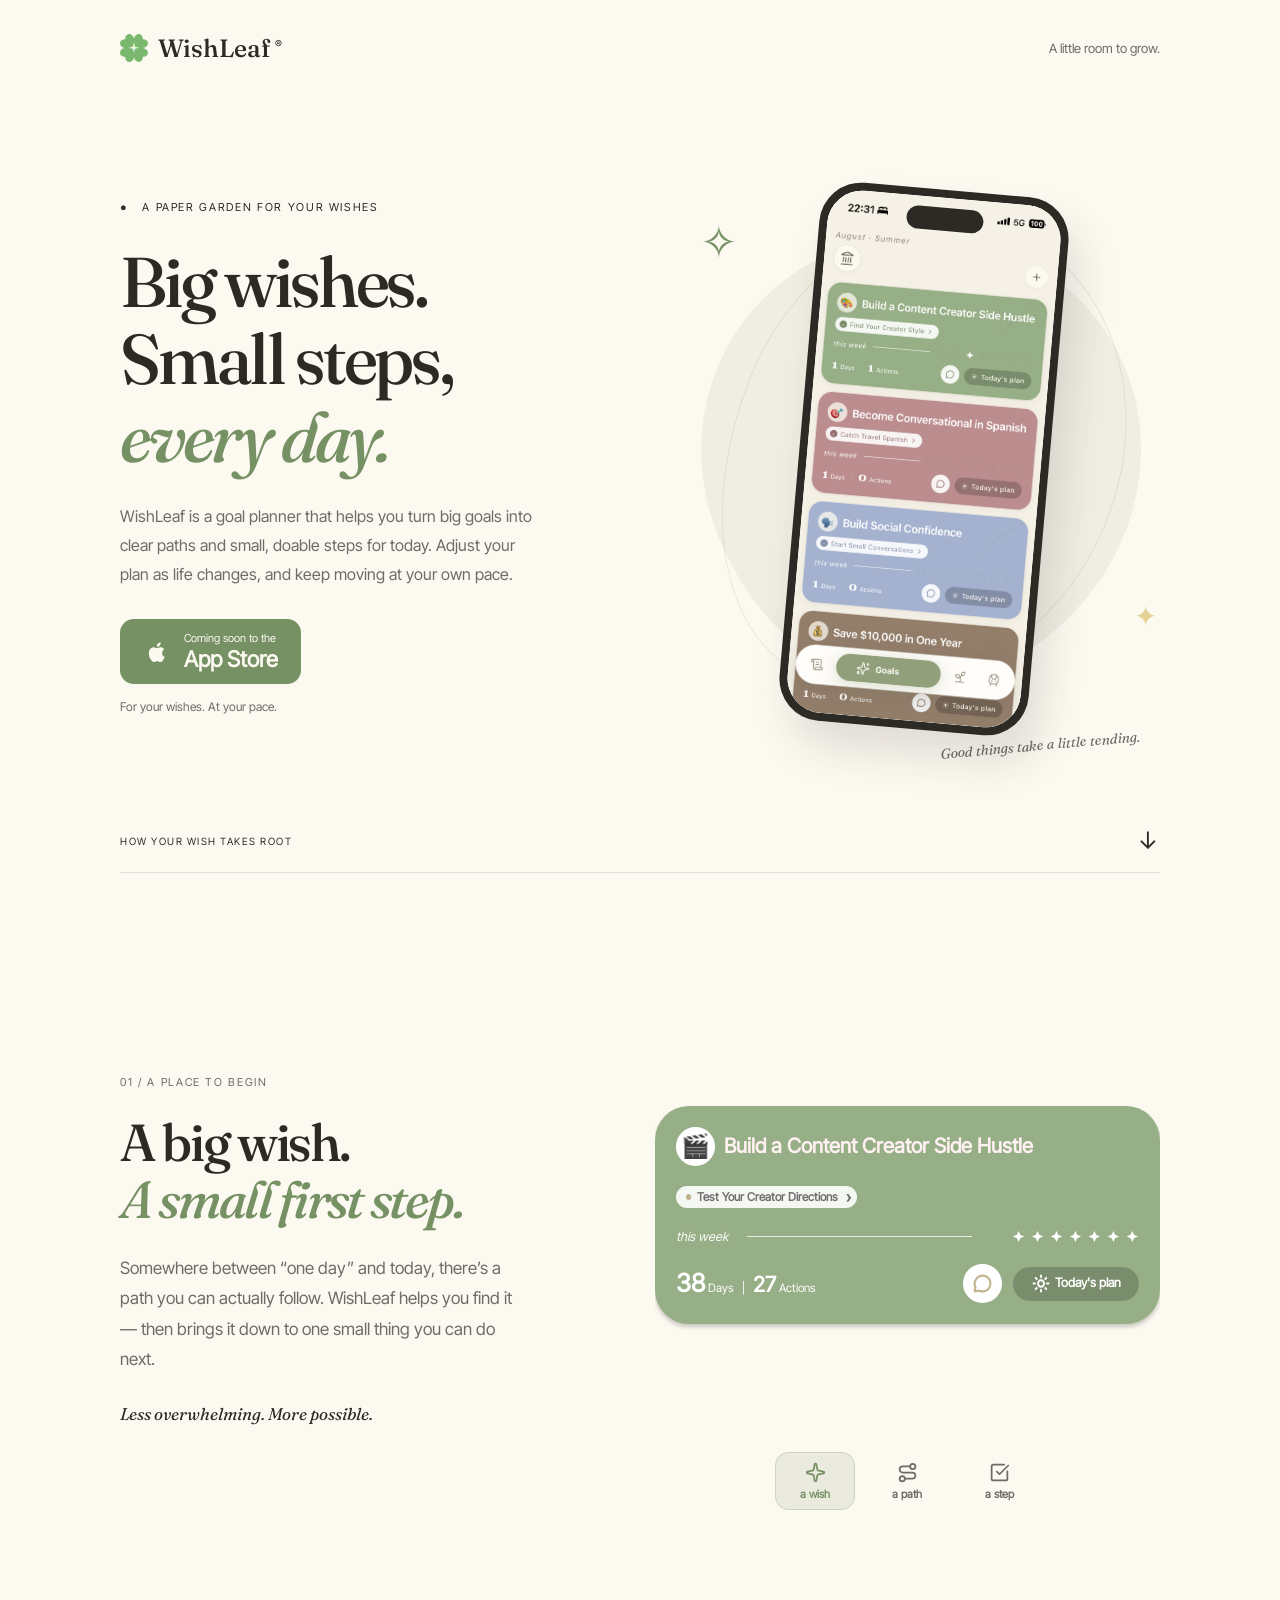
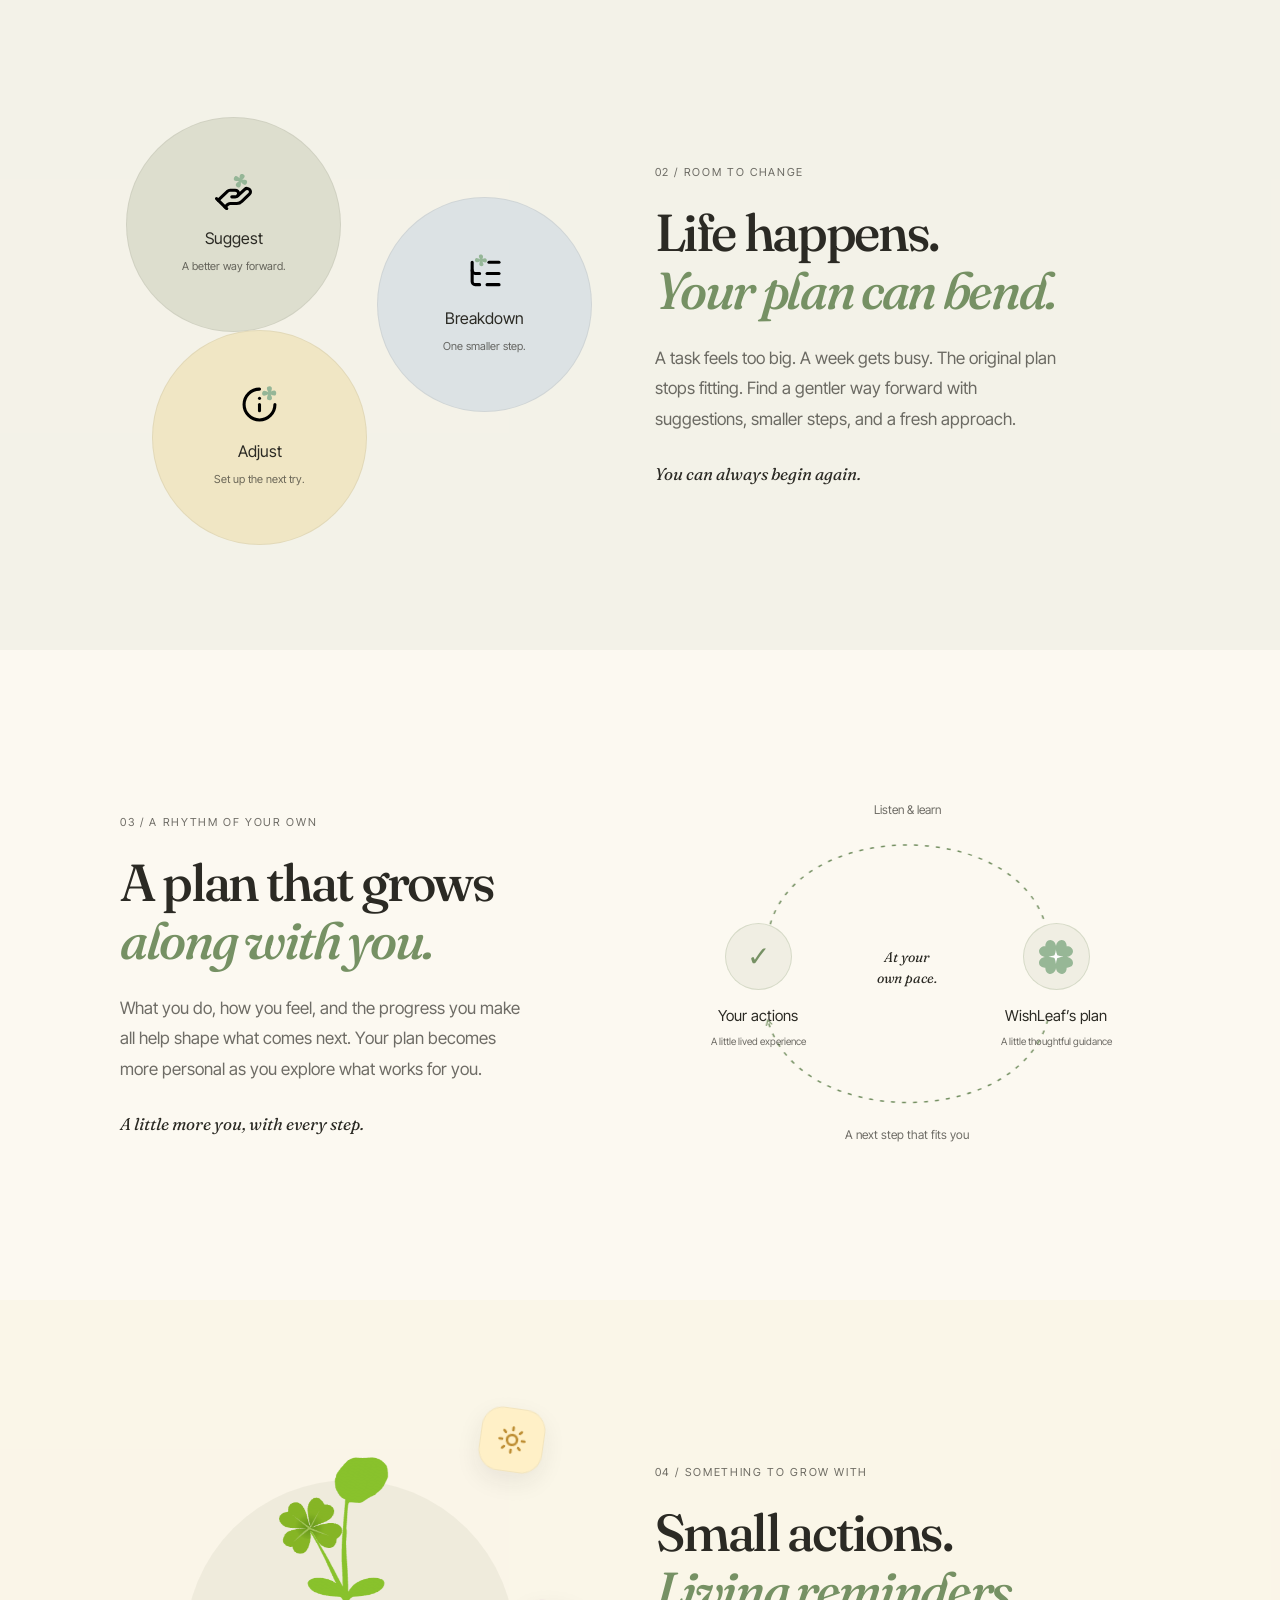
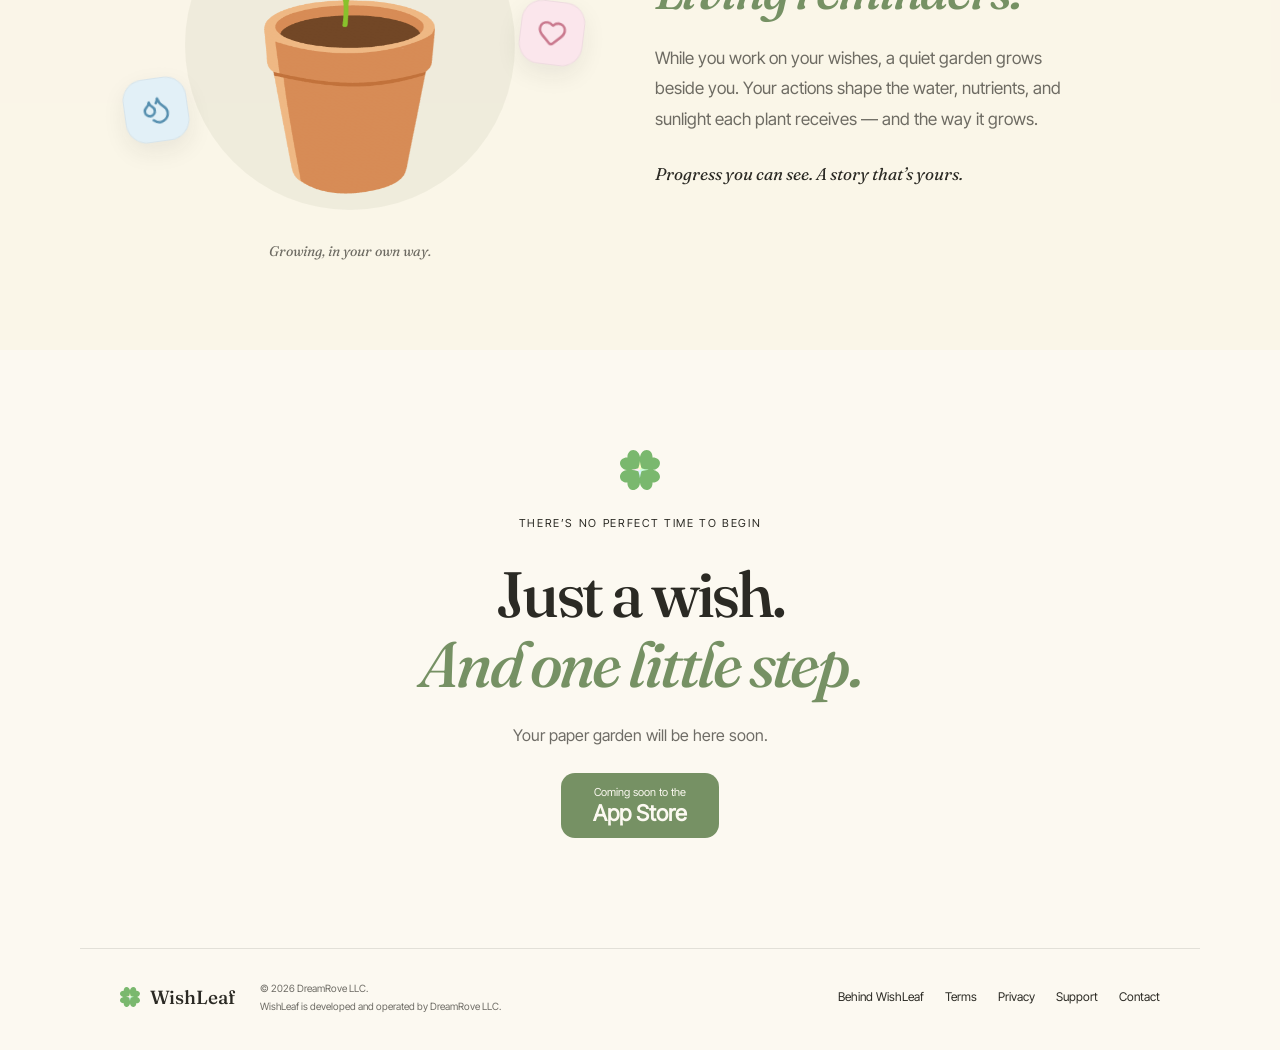
==== index.html @ 1b0e6b50 "Update hero section text for clarity and engagement" ====
<!doctype html>
<html lang="en"><head><meta charset="utf-8"><meta name="viewport" content="width=device-width,initial-scale=1"><meta name="theme-color" content="#FCF9F1"><meta name="description" content="Turn your wishes into small daily steps. Grow at your own pace with WishLeaf."><title>WishLeaf — A little closer, every day.</title><link rel="icon" href="./images/icon.svg" type="image/svg+xml"><link rel="stylesheet" href="./styles.css"><script src="./script.js" defer></script></head>
<body><a class="skip" href="#main">Skip to content</a>
<header class="container"><a class="brand" href="./"><img src="./images/icon.svg" alt="" width="28" height="28">WishLeaf<sup>®</sup></a><span>A little room to grow.</span></header>
<main id="main">
<section class="hero container"><div class="hero-copy"><p class="eyebrow">● &nbsp; A PAPER GARDEN FOR YOUR WISHES</p><h1>Big wishes.<br>Small steps,<br><em>every day.</em></h1><p class="description">WishLeaf is a goal planner that helps you turn big goals into clear paths and small, doable steps for today. Adjust your plan as life changes, and keep moving at your own pace.</p><div class="store"><span class="apple" aria-hidden="true">●</span><span><small>Coming soon to the</small><strong>App Store</strong></span></div><p class="availability">For your wishes. At your pace.</p></div><div class="hero-art"><div class="orbit"></div><div class="orbit outline"></div><span class="spark one">✧</span><span class="spark two">✦</span><div class="phone"><div class="screen"><img src="./images/tab1.png" alt="WishLeaf app home screen, first tab" fetchpriority="high"><img class="alternate" src="./images/tab2.png" alt="WishLeaf app home screen, second tab"><i class="island"></i></div></div><span class="hand-note">Good things take a little tending.</span></div><a class="scroll-hint" href="#wish">HOW YOUR WISH TAKES ROOT <span>↓</span></a></section>
<section class="chapter container" id="wish"><div class="copy"><p class="eyebrow">01 / A PLACE TO BEGIN</p><h2>A big wish.<br><em>A small first step.</em></h2><p>Somewhere between “one day” and today, there’s a path you can actually follow. WishLeaf helps you find it — then brings it down to one small thing you can do next.</p><aside>Less overwhelming. More possible.</aside></div><div class="visual begin-visual" role="region" aria-roledescription="carousel" aria-label="WishLeaf goal flow">
  <div class="begin-slide begin-goal-slide active" aria-hidden="false">
    <div class="begin-goal-card">
      <div class="begin-goal-heading"><span class="begin-goal-icon" aria-hidden="true">🎬</span><strong>Build a Content Creator Side Hustle</strong></div>
      <div class="begin-goal-tag"><i aria-hidden="true"></i><span>Test Your Creator Directions</span><b aria-hidden="true">›</b></div>
      <div class="begin-goal-progress"><em>this week</em><i></i><img src="./images/goal-card-stars.svg" alt=""></div>
      <div class="begin-goal-footer"><span class="begin-goal-metrics"><b>38</b> Days <span>|</span> <b>27</b> Actions</span><div class="begin-goal-actions"><span class="begin-comment"><img src="./images/goal-card-message.svg" alt=""></span><span class="begin-plan"><img src="./images/goal-card-sun.svg" alt="">Today's plan</span></div></div>
    </div>
  </div>
  <div class="begin-slide begin-route-slide" aria-hidden="true">
    <div class="begin-map">
      <img class="begin-map-path" src="./images/goal-map-path.svg" alt="">
      <img class="begin-map-node trophy" src="./images/goal-map-trophy.svg" alt="">
      <span class="begin-map-label trophy-label">Earn Your First $100</span>
      <img class="begin-map-node milestone-one" src="./images/goal-map-milestone.svg" alt="">
      <span class="begin-map-label milestone-one-label">Build Your Posting Rhythm</span>
      <img class="begin-map-node milestone-two" src="./images/goal-map-mid.svg" alt="">
      <span class="begin-map-label milestone-two-label">Find What Connects</span>
      <img class="begin-map-node milestone-three" src="./images/goal-map-current.svg" alt="">
      <span class="begin-map-label milestone-three-label">Test Your Creator Directions</span>
      <i class="begin-map-end" aria-hidden="true"></i>
    </div>
  </div>
  <div class="begin-slide begin-difficulty-slide" aria-hidden="true">
    <div class="begin-difficulty-demo">
      <p class="begin-demo-copy">Choose what feels doable today.</p>
      <div class="begin-difficulty-stack">
        <div class="begin-difficulty-card easy"><span class="begin-difficulty-pill"><span aria-hidden="true">🌱</span>Easy</span><strong class="begin-difficulty-task">Save one creator idea you like</strong><span class="begin-spark first" aria-hidden="true"></span><span class="begin-spark second" aria-hidden="true"></span></div>
        <div class="begin-difficulty-card moderate"><span class="begin-difficulty-pill"><span aria-hidden="true">🌿</span>moderate</span><strong class="begin-difficulty-task">Draft one 30-second video concept</strong></div>
        <div class="begin-difficulty-card challenge"><span class="begin-difficulty-pill"><span aria-hidden="true">🌳</span>Challenge</span><strong class="begin-difficulty-task">Record one rough 30-second video</strong></div>
      </div>
      <div class="begin-task-item"><span class="begin-task-icon" aria-hidden="true">🎬</span><span class="begin-task-copy"><strong>Save one creator idea you like</strong><small>✓ Added to Today</small></span></div>
    </div>
  </div>
  <div class="begin-slide-indicator" aria-label="Choose a slide"><button type="button" aria-label="Show goal card" aria-current="true"><span class="begin-nav-icon sparkle" aria-hidden="true"></span><span>a wish</span></button><button type="button" aria-label="Show route map" aria-current="false"><span class="begin-nav-icon route" aria-hidden="true"></span><span>a path</span></button><button type="button" aria-label="Show difficulty choices" aria-current="false"><span class="begin-nav-icon step" aria-hidden="true"></span><span>a step</span></button></div>
</div></section>
<div class="sage-section"><section class="chapter reverse container"><div class="copy"><p class="eyebrow">02 / ROOM TO CHANGE</p><h2>Life happens.<br><em>Your plan can bend.</em></h2><p>A task feels too big. A week gets busy. The original plan stops fitting. Find a gentler way forward with suggestions, smaller steps, and a fresh approach.</p><aside>You can always begin again.</aside></div><div class="visual bubbles" role="img" aria-label="Suggest a better way, break work into a smaller step, and adjust for the next try"><div class="bubble guidance"><img src="./images/wishleaf_icon_suggestion.svg" alt=""><strong>Suggest</strong><small>A better way forward.</small></div><div class="bubble smaller"><img src="./images/wishleaf_icon_decompose.svg" alt=""><strong>Breakdown</strong><small>One smaller step.</small></div><div class="bubble fresh"><img src="./images/wishleaf_icon_failure_adjustment.svg" alt=""><strong>Adjust</strong><small>Set up the next try.</small></div></div></section></div>
<section class="chapter container"><div class="copy"><p class="eyebrow">03 / A RHYTHM OF YOUR OWN</p><h2>A plan that grows<br><em>along with you.</em></h2><p>What you do, how you feel, and the progress you make all help shape what comes next. Your plan becomes more personal as you explore what works for you.</p><aside>A little more you, with every step.</aside></div><div class="visual loop" role="img" aria-label="Your actions provide feedback to WishLeaf, helping its next suggestions fit you better"><svg viewBox="0 0 500 400" aria-hidden="true"><defs><marker id="arrow" viewBox="0 0 10 10" refX="8" refY="5" markerWidth="5" markerHeight="5" orient="auto"><path d="M1 1 8 5 1 9" fill="none" stroke="#769164" stroke-width="1.5"/></marker></defs><path class="loop-path" d="M110 160 C130 40 370 40 390 160"/><path class="loop-path return" d="M390 245 C360 355 140 355 110 245"/></svg><span class="loop-label top">Listen & learn</span><span class="loop-label bottom">A next step that fits you</span><div class="node actions"><span>✓</span><strong>Your actions</strong><small>A little lived experience</small></div><div class="node plan"><span><img src="./images/wishleaf_icon_with_star.svg" alt=""></span><strong>WishLeaf’s plan</strong><small>A little thoughtful guidance</small></div><span class="loop-center">At your<br>own pace.</span></div></section>
<div class="gold-section"><section class="chapter reverse container"><div class="copy"><p class="eyebrow">04 / SOMETHING TO GROW WITH</p><h2>Small actions.<br><em>Living reminders.</em></h2><p>While you work on your wishes, a quiet garden grows beside you. Your actions shape the water, nutrients, and sunlight each plant receives — and the way it grows.</p><aside>Progress you can see. A story that’s yours.</aside></div><div class="visual plant-visual"><div class="plant-halo"></div><span class="plant-symbol sun-symbol" aria-hidden="true"><i></i></span><span class="plant-symbol droplets-symbol" aria-hidden="true"><i></i></span><span class="plant-symbol heart-symbol" aria-hidden="true"><i></i></span><img class="plant" src="./images/demo_plant.png" alt="A WishLeaf plant with sunlight, water, and care around it" loading="lazy"><span class="caption">Growing, in your own way.</span></div></section></div>
<section class="closing container"><img src="./images/icon.svg" alt="" width="40" height="40"><p class="eyebrow">THERE’S NO PERFECT TIME TO BEGIN</p><h2>Just a wish.<br><em>And one little step.</em></h2><p>Your paper garden will be here soon.</p><div class="store"><span><small>Coming soon to the</small><strong>App Store</strong></span></div></section>
</main><footer class="container"><a class="brand" href="./"><img src="./images/icon.svg" alt="" width="20" height="20">WishLeaf</a><span>© 2026 DreamRove LLC.<br>WishLeaf is developed and operated by DreamRove LLC.</span><nav aria-label="Site navigation"><a href="./behind-wishleaf/index.html">Behind WishLeaf</a><a href="./terms/">Terms</a><a href="./privacy/">Privacy</a><a href="./support/">Support</a><a href="mailto:support@wishleaf.app">Contact</a></nav></footer></body></html>
---- styles.css ----
@font-face{font-family:Fraunces;src:url('./font/web/Fraunces-latin.woff2') format('woff2');font-weight:100 900;font-display:swap}@font-face{font-family:Fraunces;src:url('./font/web/Fraunces-italic-latin.woff2') format('woff2');font-weight:100 900;font-style:italic;font-display:swap}@font-face{font-family:Inter;src:url('./font/web/InterTight-regular-latin.woff2') format('woff2');font-display:swap}
:root{--paper:#FCF9F1;--leaf:#769164;--ink:#2B2A24;--sage:#B7BCA3;--blue:#B5C5D4;--clay:#C0A99B;--gold:#E4D296;--muted:rgb(43 42 36 / 68%)}*{box-sizing:border-box}html{scroll-behavior:smooth;scroll-padding-top:24px}body{margin:0;background:var(--paper);color:var(--ink);font:16px/1.7 Inter,'PingFang SC',sans-serif}a{color:inherit;text-decoration:none}img{max-width:100%;display:block}h1,h2,p{margin:0}h1,h2{font-family:Fraunces,Georgia,serif;font-weight:500;letter-spacing:-.045em;line-height:1.1}h1{font-size:clamp(52px,5.5vw,76px)}h2{font-size:clamp(36px,4.2vw,52px)}em{font-weight:500;color:var(--leaf)}.container{max-width:1120px;margin-inline:auto;padding-inline:40px}header{height:96px;display:flex;align-items:center;justify-content:space-between}.brand{display:flex;align-items:center;gap:10px;font:500 25px Fraunces,serif}.brand sup{font:11px Inter,sans-serif;align-self:flex-start;margin:4px 0 0 -5px}header>span{font-size:13px;color:var(--muted)}.hero{min-height:calc(100svh - 96px);display:grid;grid-template-columns:1.12fr 1fr;align-items:center;gap:40px;position:relative;padding-top:36px;padding-bottom:115px}.eyebrow{font-size:11px;letter-spacing:.15em;line-height:1.6;margin-bottom:26px}.description{margin:27px 0 28px;font-size:16px;color:var(--muted);line-height:1.8;max-width:420px}.store{display:inline-flex;align-items:center;gap:13px;background:var(--leaf);color:var(--paper);border-radius:14px;padding:12px 23px;min-height:62px;text-align:left}.store small{display:block;font-size:11px;line-height:1.4}.store strong{display:block;font-size:22px;line-height:1.2;font-weight:600}.apple{font-size:28px}.availability{font-size:12px;color:var(--muted);margin-top:13px}.hero-art{position:relative;min-height:565px;display:flex;align-items:center;justify-content:center}.orbit{position:absolute;border-radius:48% 52% 58% 42% / 48% 48% 52% 52%;width:440px;height:450px;max-width:110%;background:rgb(183 188 163 / 19%);transform:rotate(-18deg)}.outline{width:385px;height:490px;background:none;border:1px solid rgb(118 145 100 / 15%);transform:rotate(22deg)}.phone{position:relative;width:250px;height:540px;border-radius:42px;background:var(--ink);padding:8px;box-shadow:14px 26px 40px rgb(43 42 36 / 13%);transform:rotate(5deg);animation:drift 8s ease-in-out infinite}.screen{height:100%;overflow:hidden;border-radius:35px;position:relative;background:var(--paper)}.screen>img{position:absolute;inset:0;width:100%;height:100%;object-fit:cover;object-position:top}.alternate{animation:screens 12s ease-in-out infinite}.island{position:absolute;top:10px;left:50%;transform:translateX(-50%);width:77px;height:23px;background:var(--ink);border-radius:20px}.floating-note{position:absolute;left:-12px;bottom:93px;display:flex;align-items:center;gap:13px;padding:15px 20px;border:1px solid rgb(43 42 36 / 9%);border-radius:14px;background:var(--paper);font-size:13px;transform:rotate(-5deg)}.floating-note small{display:block;font-size:11px;color:var(--muted)}.floating-note b{background:rgb(118 145 100 / 15%);color:var(--leaf);width:30px;height:30px;border-radius:50%;display:grid;place-items:center}.hand-note{position:absolute;bottom:-13px;right:20px;font:italic 14px Fraunces,serif;color:var(--muted);transform:rotate(-5deg)}.spark{position:absolute;color:var(--leaf);font-size:45px}.one{top:28px;left:12px}.two{bottom:100px;right:3px;font-size:28px;color:var(--gold)}.scroll-hint{position:absolute;bottom:27px;left:40px;right:40px;display:flex;justify-content:space-between;align-items:center;border-bottom:1px solid rgb(43 42 36 / 12%);padding-bottom:19px;font-size:10px;letter-spacing:.15em}.scroll-hint span{font-size:24px;line-height:1}.chapter{min-height:650px;display:grid;grid-template-columns:1fr 1.1fr;gap:75px;align-items:center;padding-block:90px}.copy{max-width:410px}.copy .eyebrow{margin-bottom:23px;color:var(--muted)}.copy>p:not(.eyebrow){margin-top:24px;font-size:17px;line-height:1.8;color:var(--muted)}aside{display:block;margin-top:26px;font:italic 17px/1.5 Fraunces,serif}.reverse .copy{grid-column:2;grid-row:1}.reverse .visual{grid-column:1;grid-row:1}.sage-section{background:rgb(183 188 163 / 12%)}.gold-section{background:rgb(228 210 150 / 10%)}.visual{position:relative;height:440px;min-width:0}.path-line{position:absolute;top:65px;left:38%;height:280px;border-left:2px dashed rgb(118 145 100 / 35%);transform:rotate(-31deg)}.step-card{position:absolute;width:280px;padding:21px 23px;border:1px solid rgb(43 42 36 / 12%);border-radius:18px;background:var(--paper)}.first{top:5px;left:0;transform:rotate(-5deg);background:color-mix(in srgb,var(--sage) 22%,var(--paper))}.second{top:137px;left:16%;transform:rotate(3deg);background:color-mix(in srgb,var(--blue) 22%,var(--paper))}.third{top:269px;right:0;transform:rotate(-3deg)}.step-card label{display:flex;align-items:center;justify-content:space-between;font-size:9px;letter-spacing:.15em;margin-bottom:11px}.step-card label>span{font-size:22px;line-height:16px}.step-card label img{width:20px;height:20px}.step-card strong{font-size:16px;font-weight:500}.step-card small{display:block;font-size:12px;color:var(--muted);margin-top:6px}.progress{display:flex;gap:6px;margin-top:15px}.progress i{height:5px;flex:1;border-radius:4px;background:rgb(43 42 36 / 9%)}.progress i:first-child{background:var(--leaf)}.check{color:var(--leaf);margin-right:6px}.caption{position:absolute;bottom:0;left:0;right:0;text-align:center;font:italic 14px Fraunces,serif;color:var(--muted)}.bubble{position:absolute;border:1px solid rgb(43 42 36 / 7%);border-radius:50%;width:215px;height:215px;display:flex;flex-direction:column;align-items:center;justify-content:center;text-align:center}.bubble img{width:37px;height:37px;margin-bottom:15px}.bubble strong{font-size:16px;font-weight:500}.bubble small{font-size:11px;margin-top:5px;color:var(--muted)}.guidance{top:12px;left:6px;background:color-mix(in srgb,var(--sage) 45%,var(--paper));z-index:2}.smaller{top:92px;right:-12px;background:color-mix(in srgb,var(--blue) 45%,var(--paper));z-index:1}.fresh{bottom:0;left:32px;background:color-mix(in srgb,var(--gold) 50%,var(--paper));z-index:3}.loop{height:400px}.loop>svg{width:100%;height:100%;overflow:visible}.loop-path{fill:none;stroke:var(--leaf);stroke-width:1.5;stroke-dasharray:4 7;marker-end:url(#arrow)}.node{position:absolute;top:37%;width:41%;display:flex;align-items:center;flex-direction:column;text-align:center}.actions{left:0}.plan{right:0}.node>span{display:grid;place-items:center;width:67px;height:67px;border-radius:50%;border:1px solid rgb(118 145 100 / 22%);background:color-mix(in srgb,var(--sage) 18%,var(--paper));font-size:28px;color:var(--leaf);margin-bottom:13px}.node img{width:34px}.node strong{font-size:15px;font-weight:500}.node small{font-size:10px;color:var(--muted);margin-top:4px}.loop-label{position:absolute;left:0;right:0;text-align:center;font-size:12px;color:var(--muted)}.top{top:25px}.bottom{bottom:30px}.loop-center{position:absolute;left:40%;width:20%;top:43%;text-align:center;font:italic 14px/1.5 Fraunces,serif}.plant-visual{display:flex;align-items:center;justify-content:center;height:470px}.plant-halo{width:330px;height:330px;border-radius:50%;background:rgb(183 188 163 / 16%);position:absolute;bottom:50px}.plant{position:relative;height:355px;width:237px;object-fit:contain;transform-origin:50% 90%;z-index:1}.sun{position:absolute;top:12px;right:38px;font-size:65px;color:var(--leaf)}.plant-spark{position:absolute;top:96px;left:34px;font-size:36px;color:var(--leaf)}.plant-tag{position:absolute;border:1px solid rgb(43 42 36 / 9%);border-radius:999px;padding:9px 17px;font-size:12px;background:var(--paper);z-index:2}.water{left:0;bottom:120px;transform:rotate(-7deg)}.sunlight{right:-5px;top:142px;transform:rotate(8deg)}.closing{text-align:center;padding-block:100px 110px}.closing>img{margin:0 auto 25px}.closing h2{font-size:clamp(42px,5vw,64px)}.closing>p:not(.eyebrow){margin:23px 0;color:var(--muted)}.closing .store{text-align:center;padding-inline:32px}footer{border-top:1px solid rgb(43 42 36 / 12%);padding-block:30px 35px;display:flex;gap:25px;align-items:center}footer .brand{font-size:19px}footer>span{font-size:10px;color:var(--muted);line-height:1.8}footer nav{margin-left:auto;display:flex;gap:21px;font-size:12px}a:hover{color:var(--leaf)}a:focus-visible{outline:2px solid var(--leaf);outline-offset:5px}.skip{position:absolute;top:-80px;left:20px;padding:10px;background:var(--paper);z-index:10}.skip:focus{top:15px}
@keyframes drift{0%,100%{transform:translateY(0) rotate(5deg)}50%{transform:translateY(-6px) rotate(4deg)}}@keyframes screens{0%,40%,100%{opacity:0}48%,90%{opacity:1}}@keyframes arrive{from{opacity:0;translate:0 22px}to{opacity:1;translate:0 0}}@keyframes bubble-in{from{opacity:0;scale:.84;translate:0 16px}to{opacity:1;scale:1;translate:0 0}}@keyframes grow{from{opacity:0;transform:scale(.86) translateY(12px)}to{opacity:1;transform:scale(1) translateY(0)}}@keyframes lines{from{opacity:0;stroke-dashoffset:90}to{opacity:1;stroke-dashoffset:0}}
@media(prefers-reduced-motion:no-preference){.motion-ready .chapter:not(.visible) .visual{opacity:0}.visible .step-card{animation:arrive .65s both}.visible .second{animation-delay:.25s}.visible .third{animation-delay:.5s}.visible .bubble{animation:bubble-in .85s both}.visible .smaller{animation-delay:.2s}.visible .fresh{animation-delay:.4s}.visible .node{animation:arrive .6s both}.visible .loop-path{animation:lines 1.8s .25s both}.visible .return{animation-delay:.8s}.visible .plant{animation:grow 1.6s both}.visible .plant-tag{animation:arrive .8s .5s both}}
@media(min-width:1440px){.hero{min-height:800px}}@media(max-width:1023px){.container{padding-inline:32px}.hero{gap:15px;min-height:730px}.hero-art{transform:scale(.9)}h1{font-size:59px}.chapter{gap:35px;padding-block:80px;min-height:600px}.step-card{width:245px}.bubble{width:185px;height:185px}.smaller{right:0;top:115px}.fresh{left:12px;bottom:20px}.bubble small{font-size:10px}.node small{max-width:100px}.scroll-hint{left:32px;right:32px}}
@media(max-width:639px){.container{padding-inline:20px}header{height:78px}header>span{font-size:11px}.brand{font-size:23px}.hero{display:flex;flex-direction:column;align-items:stretch;gap:28px;padding-top:35px;padding-bottom:85px;min-height:auto}.hero h1{font-size:clamp(46px,12vw,65px)}.hero .eyebrow{font-size:9px;letter-spacing:.12em;margin-bottom:21px}.description{font-size:15px;max-width:370px;margin-block:23px}.hero-art{min-height:490px;transform:none;margin-top:12px}.phone{width:216px;height:468px;border-radius:36px;padding:7px}.screen{border-radius:30px}.orbit{width:315px;height:355px;max-width:100%}.outline{width:290px;height:400px}.floating-note{left:0;bottom:58px;font-size:12px;padding:12px 14px}.hand-note{right:8px;bottom:-17px;font-size:12px}.one{left:15px;top:18px}.two{right:10px;bottom:62px}.scroll-hint{left:20px;right:20px;bottom:5px;font-size:9px}.chapter{display:flex;flex-direction:column;align-items:stretch;gap:38px;padding-block:66px;min-height:0}.copy{max-width:100%}.copy h2{font-size:39px}.copy>p:not(.eyebrow){font-size:16px;margin-top:20px}.copy .eyebrow{font-size:10px;margin-bottom:20px}aside{font-size:16px;margin-top:20px}.visual{width:100%;max-width:400px;align-self:center}.path-visual{height:410px}.step-card{width:250px;padding:18px 20px}.second{top:127px;left:10%}.third{top:253px}.bubbles{height:380px}.bubble{width:190px;height:190px}.smaller{top:91px;right:0}.fresh{bottom:0;left:16px}.guidance{left:0;top:0}.loop{height:330px}.loop-label.top{top:8px}.loop-label.bottom{bottom:8px}.node{top:33%}.node strong{font-size:13px}.loop-center{font-size:12px;top:40%}.node>span{width:58px;height:58px}.plant-visual{height:420px}.plant{height:320px}.plant-halo{width:280px;height:280px}.plant-tag{font-size:10px;padding:8px 11px}.sun{right:10px}.plant-spark{left:10px}.sunlight{right:0}.closing{padding-block:75px}.closing .eyebrow{font-size:9px}footer{flex-wrap:wrap;gap:20px}footer>span{font-size:9px;flex:1}footer nav{width:100%;margin:0;justify-content:space-between;padding-top:6px}.availability{font-size:11px}}
.apple{font-size:0;width:28px;height:32px;background:currentColor;mask:url('./images/apple-mark.svg') center/contain no-repeat}
@media(max-width:639px){.hero-art{overflow:clip;overflow-clip-margin:20px}.orbit{width:260px;height:300px}.outline{width:235px;height:350px}.hand-note{bottom:0}}
@media(prefers-reduced-motion:reduce){html{scroll-behavior:auto}*,*::before,*::after{animation:none!important;transition:none!important}.alternate{display:none}}


/* Three editable views play in the order of the WishLeaf flow. */
.begin-visual{height:520px;overflow:hidden;isolation:isolate;background:var(--paper)}
.begin-slide{position:absolute;inset:0 0 70px;display:flex;align-items:center;justify-content:center;opacity:0;visibility:hidden;pointer-events:none;transition:opacity .45s ease,visibility .45s}
.begin-slide.active{opacity:1;visibility:visible;pointer-events:auto}
.begin-goal-card{width:100%;aspect-ratio:1080/466;container-type:inline-size;display:flex;flex-direction:column;justify-content:space-between;padding:4.17%;border-radius:clamp(18px,3vw,34px);background:#97af86;color:#fff;box-shadow:0 3px 4px rgb(0 0 0 / 20%)}
.begin-goal-heading{display:flex;align-items:center;gap:2.08cqw;min-width:0;white-space:nowrap}.begin-goal-heading strong{font-size:4.38cqw;font-weight:700;line-height:1.1;color:#fff1f1}.begin-goal-icon{width:8.33cqw;height:8.33cqw;flex:none;display:grid;place-items:center;border-radius:50%;background:#fff;font-size:5cqw;line-height:1}
.begin-goal-tag{display:flex;align-items:center;gap:1.25cqw;align-self:flex-start;border-radius:999px;padding:.83cqw 1.25cqw .83cqw 2.08cqw;background:rgb(255 255 255 / 90%);color:#6f6f6f;font-size:2.5cqw;font-weight:600;line-height:1.25;white-space:nowrap}.begin-goal-tag i{width:1.25cqw;height:1.25cqw;flex:none;border-radius:50%;background:#c0b38d}.begin-goal-tag b{margin-left:.5cqw;font-size:3.5cqw;line-height:.7;color:#686d5e}
.begin-goal-progress{display:flex;align-items:center;justify-content:space-between;gap:4cqw;width:100%}.begin-goal-progress em{font:italic 2.7cqw Inter,sans-serif;color:#fafafa;white-space:nowrap}.begin-goal-progress i{height:1px;flex:1;background:rgb(255 255 255 / 78%)}.begin-goal-progress img{width:32.1cqw;height:2.92cqw;object-fit:contain}
.begin-goal-footer{display:flex;align-items:center;justify-content:space-between;gap:1cqw;font-size:2.5cqw;line-height:1;white-space:nowrap}.begin-goal-metrics{display:flex;align-items:baseline;gap:.7cqw}.begin-goal-metrics b{font-size:4.58cqw;line-height:1;font-weight:700}.begin-goal-metrics b:first-child{font-size:5.42cqw}.begin-goal-metrics>span{margin-inline:1cqw}.begin-goal-actions{display:flex;align-items:center;gap:2.5cqw}.begin-comment{display:grid;place-items:center;width:8.33cqw;height:8.33cqw;border-radius:50%;background:#fff}.begin-comment img{width:4cqw;height:4cqw}.begin-plan{display:flex;align-items:center;justify-content:center;gap:1cqw;min-width:27.2cqw;height:7.4cqw;border-radius:999px;background:#798c6b;color:#fff;font-size:2.7cqw;font-weight:600}.begin-plan img{width:4cqw;height:4cqw}
.begin-map{position:relative;height:100%;aspect-ratio:1033/1485;max-width:100%;container-type:inline-size}.begin-map-path{position:absolute;left:15%;top:8%;width:43%;height:88%}.begin-map-node{position:absolute;width:18%;height:auto}.begin-map-node.trophy{left:34%;top:0}.begin-map-node.milestone-one{left:8%;top:17.5%}.begin-map-node.milestone-two{left:47.5%;top:44.5%}.begin-map-node.milestone-three{left:5.5%;top:70.5%}.begin-map-label{position:absolute;color:#6f6f6f;font-size:3.9cqw;font-weight:600;line-height:1.25;white-space:nowrap}.begin-map-label.trophy-label{left:54%;top:5.5%}.begin-map-label.milestone-one-label{left:28%;top:22.5%}.begin-map-label.milestone-two-label{left:3%;top:49.5%}.begin-map-label.milestone-three-label{left:28%;top:76%}.begin-map-end{position:absolute;left:38%;top:93.3%;width:2.4%;aspect-ratio:1;border-radius:50%;background:#97bf9c;box-shadow:0 0 0 2px #fff,0 2px 3px rgb(43 42 36 / 20%)}
.begin-difficulty-demo{position:relative;width:100%;height:100%}
.begin-demo-copy{position:absolute;top:5px;left:0;right:0;text-align:center;font:italic 20px Fraunces,serif;color:var(--ink)}
.begin-difficulty-stack{position:absolute;top:49px;left:0;right:0;display:flex;flex-direction:column;gap:10px}
.begin-difficulty-card{position:relative;width:100%;min-height:112px;border:3px solid #fff;border-radius:25px;padding:11px 14px;box-shadow:0 6px 22px rgb(43 42 36 / 5%)}
.begin-difficulty-card.easy{background:#cee1c0}.begin-difficulty-card.moderate{background:#97af86}.begin-difficulty-card.challenge{background:#798c6b}
.begin-difficulty-pill{display:inline-flex;align-items:center;gap:12px;min-height:38px;border-radius:999px;background:#f0f2e9;padding:4px 18px;color:#111;font-size:17px;line-height:1.2;font-weight:700}
.begin-difficulty-pill>span{font-size:21px;font-weight:400}
.begin-difficulty-task{display:block;margin-top:9px;padding-left:4px;font-size:16px;font-weight:700;line-height:1.3;color:#2e2e2e}.begin-difficulty-card.moderate .begin-difficulty-task,.begin-difficulty-card.challenge .begin-difficulty-task{color:#fff}
.begin-spark{position:absolute;z-index:3;width:28px;height:28px;opacity:0;background:#c2a76b;mask:url('./images/lucide-sparkles.svg') center/contain no-repeat}.begin-spark.first{right:7%;top:-16px}.begin-spark.second{left:26%;bottom:-14px;width:19px;height:19px}
.begin-task-item{position:absolute;top:205px;left:0;right:0;min-height:70px;display:flex;align-items:center;gap:13px;padding:8px 16px;border-left:5px solid #97b183;border-radius:18px;background:#fefdf9;box-shadow:0 3px 7px rgb(43 42 36 / 16%);opacity:0;visibility:hidden;transform:translateY(18px) scale(.96)}.begin-task-icon{width:42px;height:42px;flex:none;display:grid;place-items:center;border-radius:50%;background:#97af86;font-size:22px}.begin-task-copy{min-width:0;display:flex;flex-direction:column;gap:3px;line-height:1.2}.begin-task-copy strong{font-size:16px;font-weight:600}.begin-task-copy small{font-size:12px;color:#6f8461;font-weight:600}
.begin-difficulty-slide.active .begin-difficulty-card.easy{animation:begin-easy-select .9s .65s both}
.begin-difficulty-slide.active .begin-difficulty-card.moderate,.begin-difficulty-slide.active .begin-difficulty-card.challenge{animation:begin-choice-exit .4s 1.55s forwards}
.begin-difficulty-slide.active .begin-spark.first{animation:begin-sparkle .7s 1s both}.begin-difficulty-slide.active .begin-spark.second{animation:begin-sparkle .7s 1.15s both}
.begin-difficulty-slide.active .begin-task-item{animation:begin-task-arrive .55s 2s forwards}
@keyframes begin-easy-select{0%{transform:scale(1)}30%{transform:scale(.94)}65%{transform:scale(1.045)}100%{transform:scale(1);box-shadow:0 8px 24px rgb(118 145 100 / 25%)}}
@keyframes begin-choice-exit{to{opacity:0;visibility:hidden;transform:translateY(10px)}}
@keyframes begin-sparkle{0%{opacity:0;transform:scale(.3) rotate(-25deg)}40%,70%{opacity:1;transform:scale(1.2) rotate(12deg)}100%{opacity:0;transform:scale(.8) rotate(25deg)}}
@keyframes begin-task-arrive{to{opacity:1;visibility:visible;transform:translateY(0) scale(1)}}
.begin-slide-indicator{position:absolute;bottom:0;left:0;right:0;display:flex;justify-content:center;gap:12px}
.begin-slide-indicator button{min-width:80px;height:58px;display:flex;flex-direction:column;align-items:center;justify-content:center;gap:4px;border:1px solid transparent;border-radius:14px;background:transparent;color:var(--muted);font:600 11px Inter,sans-serif;cursor:pointer;transition:background .2s ease,color .2s ease,transform .2s ease}
.begin-nav-icon{display:block;width:21px;height:21px;background:currentColor;mask-position:center;mask-size:contain;mask-repeat:no-repeat}.begin-nav-icon.sparkle{mask-image:url('./images/lucide-sparkle.svg')}.begin-nav-icon.route{mask-image:url('./images/lucide-route.svg')}.begin-nav-icon.step{mask-image:url('./images/lucide-square-check-big.svg')}
.begin-slide-indicator button:hover{background:rgb(118 145 100 / 10%);color:var(--leaf);transform:translateY(-2px)}
.begin-slide-indicator button[aria-current="true"]{background:rgb(118 145 100 / 13%);border-color:rgb(118 145 100 / 25%);color:var(--leaf)}
.begin-slide-indicator button:focus-visible{outline:2px solid var(--leaf);outline-offset:3px}
@media(max-width:639px){.begin-visual{height:490px;max-width:400px}.begin-demo-copy{font-size:18px}.begin-difficulty-card{min-height:94px;padding:9px 11px;border-radius:22px}.begin-difficulty-pill{font-size:14px;min-height:32px;padding-inline:14px}.begin-difficulty-pill>span{font-size:17px}.begin-difficulty-task{font-size:13px;margin-top:7px}.begin-task-item{top:190px;min-height:64px;padding:8px 12px;gap:10px}.begin-task-icon{width:38px;height:38px;font-size:20px}.begin-task-copy strong{font-size:14px}.begin-task-copy small{font-size:11px}}
@media(prefers-reduced-motion:reduce){.begin-slide,.begin-slide-indicator button{transition:none}.begin-difficulty-slide.active .begin-difficulty-card.easy,.begin-difficulty-slide.active .begin-difficulty-card.moderate,.begin-difficulty-slide.active .begin-difficulty-card.challenge,.begin-difficulty-slide.active .begin-spark,.begin-difficulty-slide.active .begin-task-item{animation:none}.begin-difficulty-slide.active .begin-difficulty-card.moderate,.begin-difficulty-slide.active .begin-difficulty-card.challenge{display:none}.begin-difficulty-slide.active .begin-task-item{opacity:1;visibility:visible;transform:none}}

/* Sunlight, water, and care around the plant. */
.plant-symbol{position:absolute;z-index:2;display:grid;place-items:center;width:64px;height:64px;border:1px solid rgb(43 42 36 / 6%);border-radius:21px;box-shadow:0 9px 24px rgb(43 42 36 / 8%)}
.plant-symbol i{display:block;width:30px;height:30px;background:currentColor;mask-position:center;mask-size:contain;mask-repeat:no-repeat}
.sun-symbol{top:18px;right:36px;color:#bd8d32;background:#fff0c7;transform:rotate(8deg)}.sun-symbol i{mask-image:url('./images/lucide-sun.svg')}
.droplets-symbol{left:4px;bottom:118px;color:#568faf;background:#e2f0f7;transform:rotate(-8deg)}.droplets-symbol i{mask-image:url('./images/lucide-droplets.svg')}
.heart-symbol{right:-4px;top:211px;color:#c9788d;background:#fbe6ec;transform:rotate(7deg)}.heart-symbol i{mask-image:url('./images/lucide-heart.svg')}
@media(prefers-reduced-motion:no-preference){.visible .plant-symbol{animation:arrive .8s .45s both}.visible .droplets-symbol{animation-delay:.65s}.visible .heart-symbol{animation-delay:.85s}}
@media(max-width:639px){.plant-symbol{width:53px;height:53px;border-radius:18px}.plant-symbol i{width:26px;height:26px}.sun-symbol{right:7px;top:17px}.droplets-symbol{left:0;bottom:113px}.heart-symbol{right:0;top:189px}}

@media(max-width:639px){footer nav{flex-wrap:wrap;gap:12px 18px}}
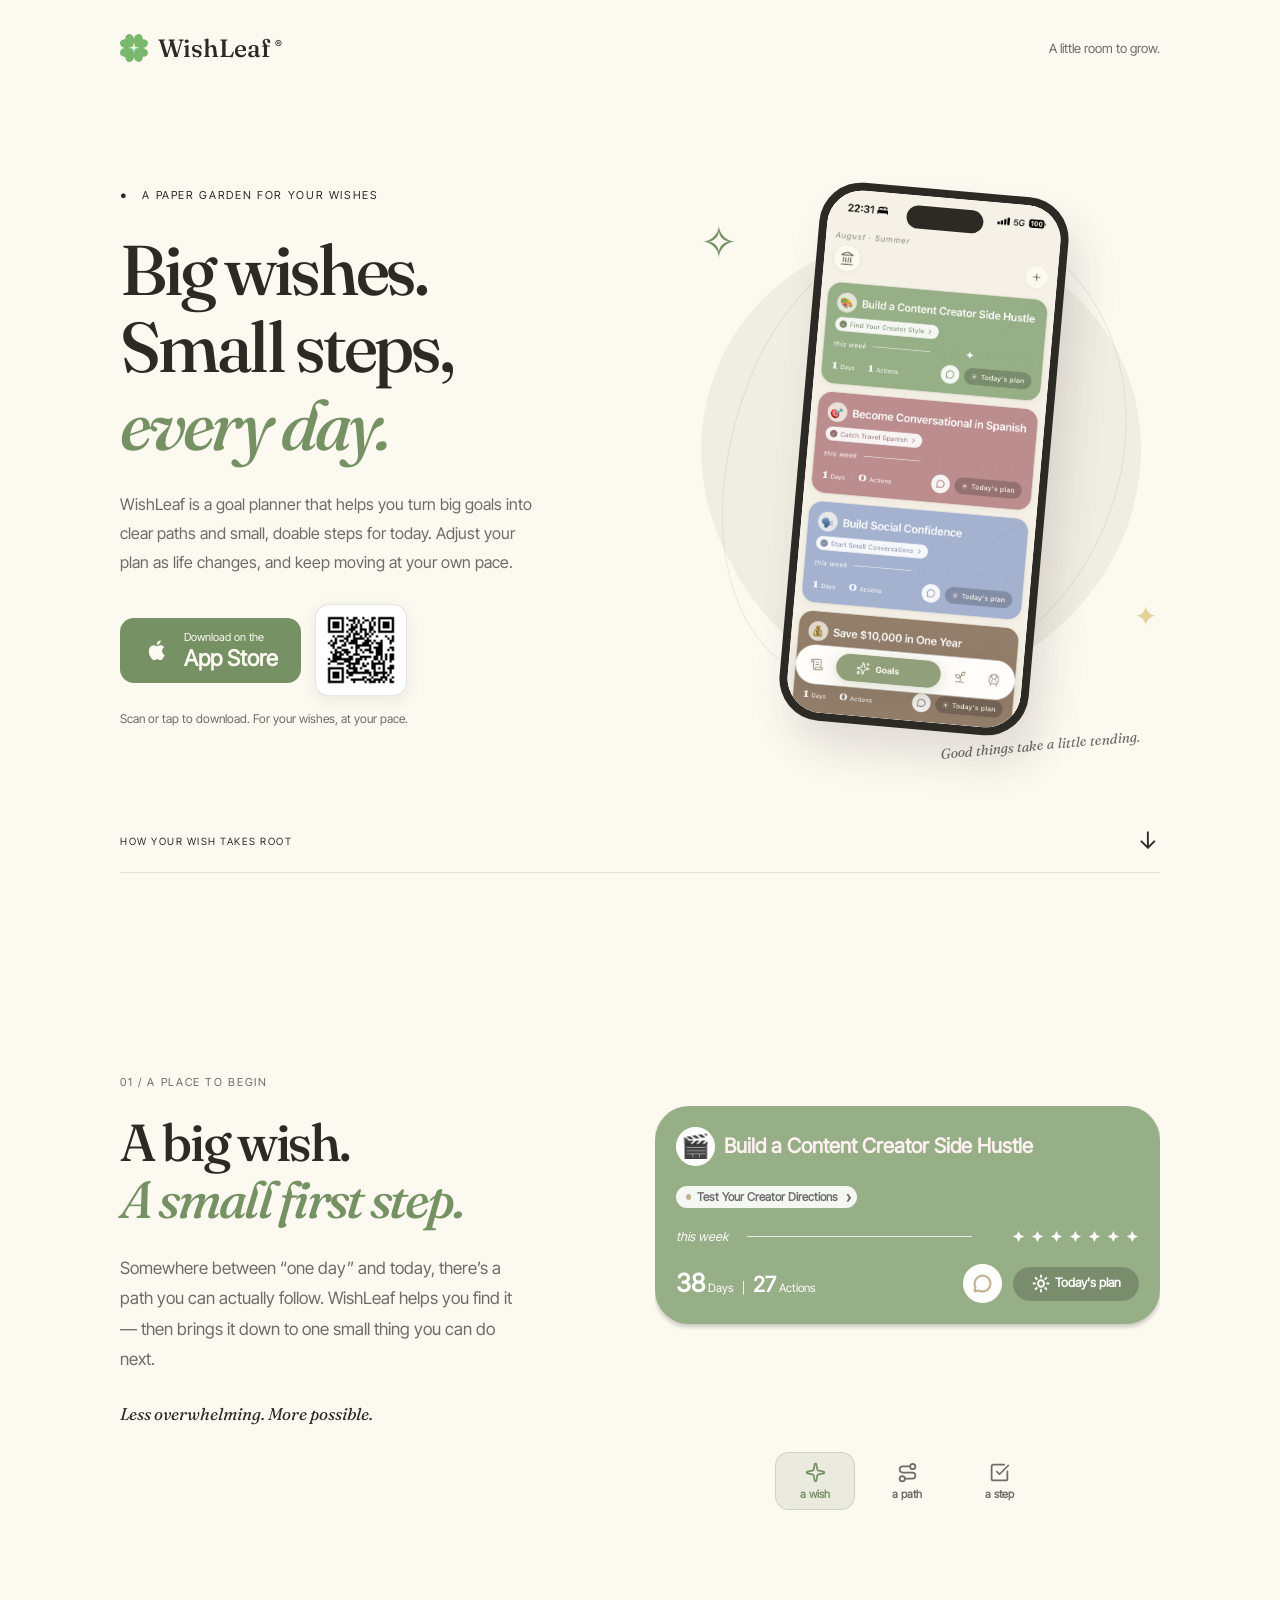
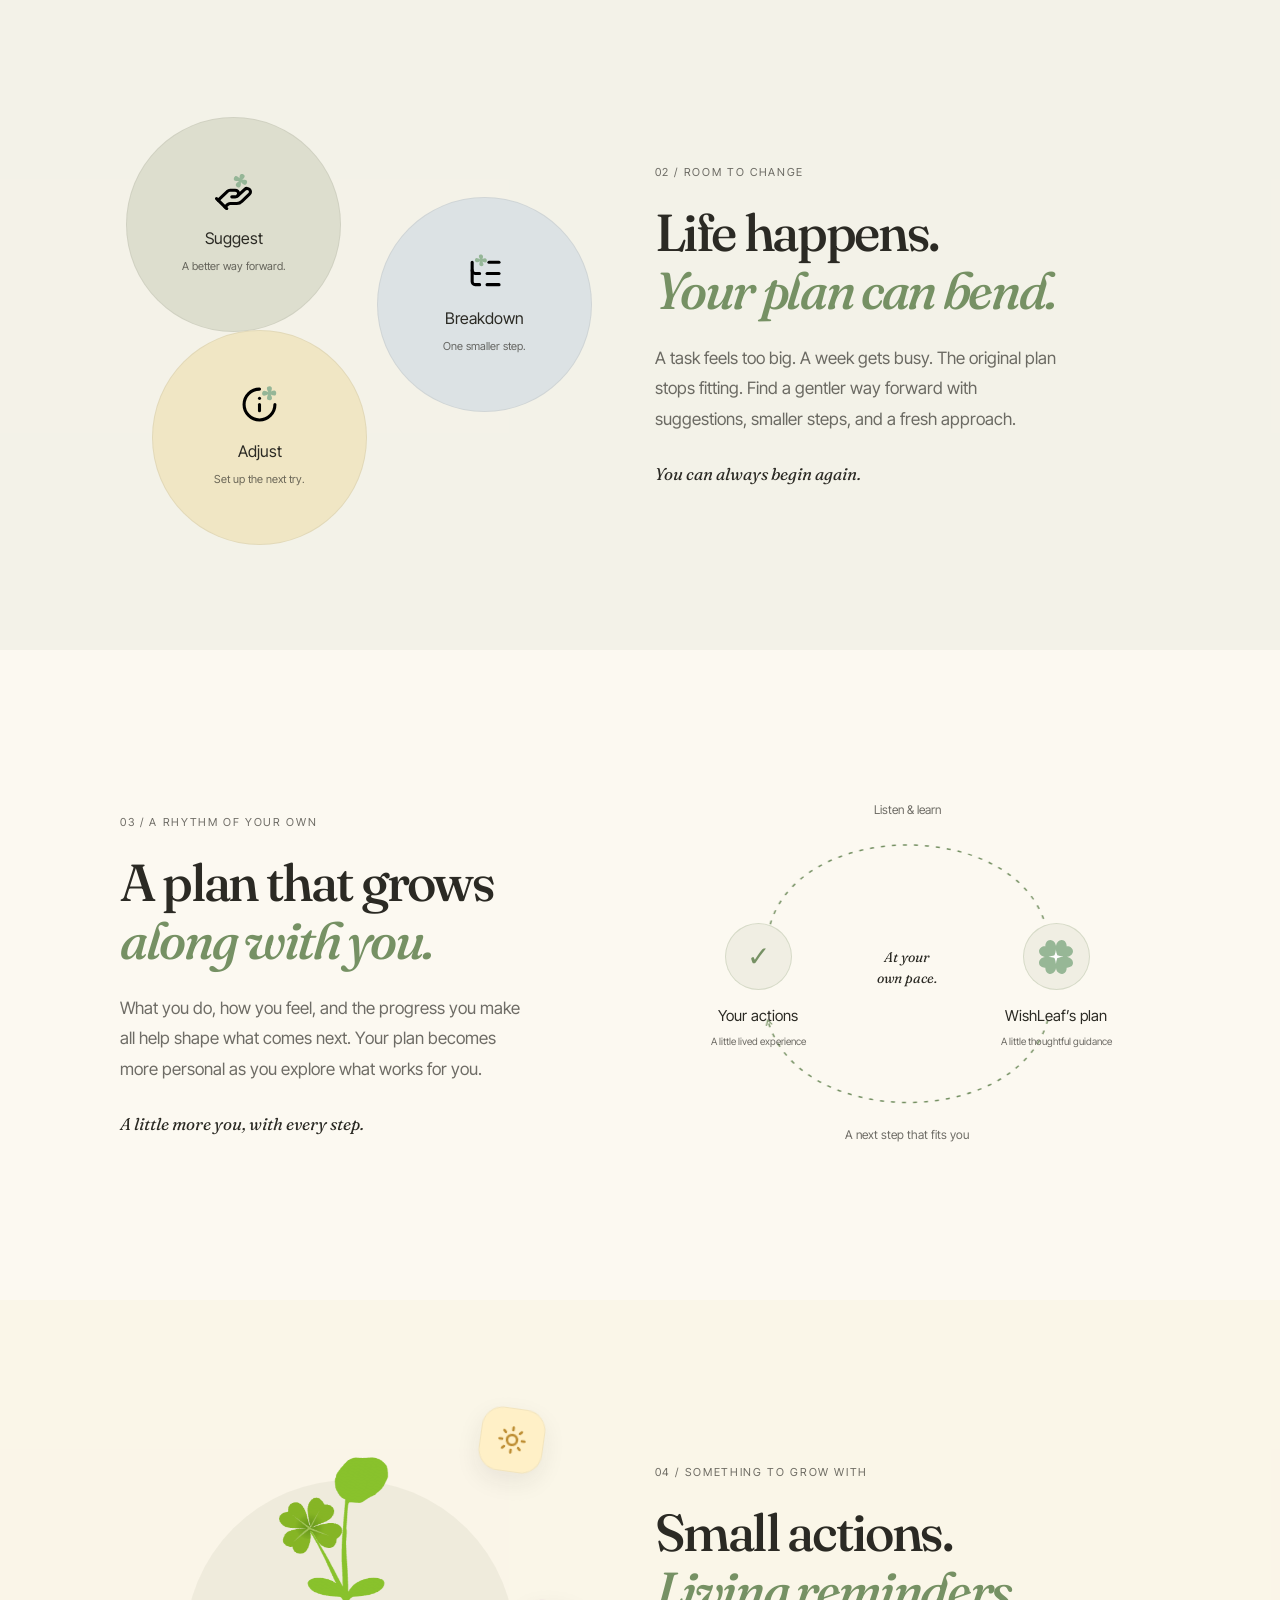
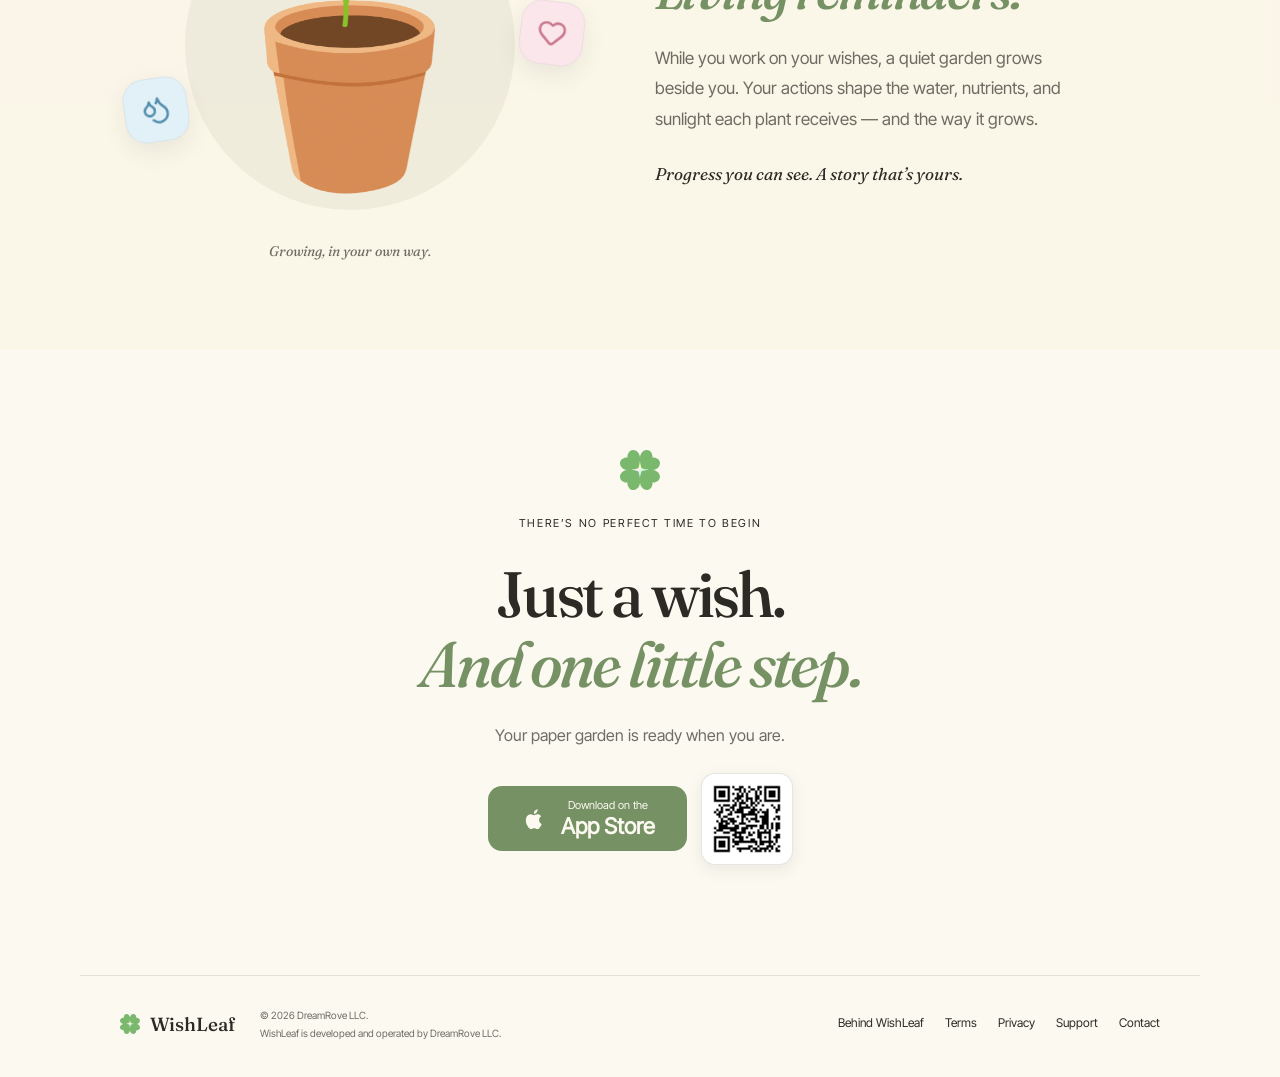
==== commit 61bcda0b: "Add QR code image and update download section for improved app access" ====
--- a/index.html
+++ b/index.html
@@ -3,7 +3,7 @@
 <body><a class="skip" href="#main">Skip to content</a>
 <header class="container"><a class="brand" href="./"><img src="./images/icon.svg" alt="" width="28" height="28">WishLeaf<sup>®</sup></a><span>A little room to grow.</span></header>
 <main id="main">
-<section class="hero container"><div class="hero-copy"><p class="eyebrow">● &nbsp; A PAPER GARDEN FOR YOUR WISHES</p><h1>Big wishes.<br>Small steps,<br><em>every day.</em></h1><p class="description">WishLeaf is a goal planner that helps you turn big goals into clear paths and small, doable steps for today. Adjust your plan as life changes, and keep moving at your own pace.</p><div class="store"><span class="apple" aria-hidden="true">●</span><span><small>Coming soon to the</small><strong>App Store</strong></span></div><p class="availability">For your wishes. At your pace.</p></div><div class="hero-art"><div class="orbit"></div><div class="orbit outline"></div><span class="spark one">✧</span><span class="spark two">✦</span><div class="phone"><div class="screen"><img src="./images/tab1.png" alt="WishLeaf app home screen, first tab" fetchpriority="high"><img class="alternate" src="./images/tab2.png" alt="WishLeaf app home screen, second tab"><i class="island"></i></div></div><span class="hand-note">Good things take a little tending.</span></div><a class="scroll-hint" href="#wish">HOW YOUR WISH TAKES ROOT <span>↓</span></a></section>
+<section class="hero container"><div class="hero-copy"><p class="eyebrow">● &nbsp; A PAPER GARDEN FOR YOUR WISHES</p><h1>Big wishes.<br>Small steps,<br><em>every day.</em></h1><p class="description">WishLeaf is a goal planner that helps you turn big goals into clear paths and small, doable steps for today. Adjust your plan as life changes, and keep moving at your own pace.</p><div class="download-cta"><a class="store" href="https://apps.apple.com/us/app/wishleaf/id6762046509" target="_blank" rel="noopener noreferrer" aria-label="Download WishLeaf on the App Store"><span class="apple" aria-hidden="true">●</span><span><small>Download on the</small><strong>App Store</strong></span></a><a class="qr-link" href="https://apps.apple.com/us/app/wishleaf/id6762046509" target="_blank" rel="noopener noreferrer" aria-label="Open WishLeaf on the App Store"><img src="./images/qr-code.png" alt="QR code to download WishLeaf from the App Store" width="92" height="92"></a></div><p class="availability">Scan or tap to download. For your wishes, at your pace.</p></div><div class="hero-art"><div class="orbit"></div><div class="orbit outline"></div><span class="spark one">✧</span><span class="spark two">✦</span><div class="phone"><div class="screen"><img src="./images/tab1.png" alt="WishLeaf app home screen, first tab" fetchpriority="high"><img class="alternate" src="./images/tab2.png" alt="WishLeaf app home screen, second tab"><i class="island"></i></div></div><span class="hand-note">Good things take a little tending.</span></div><a class="scroll-hint" href="#wish">HOW YOUR WISH TAKES ROOT <span>↓</span></a></section>
 <section class="chapter container" id="wish"><div class="copy"><p class="eyebrow">01 / A PLACE TO BEGIN</p><h2>A big wish.<br><em>A small first step.</em></h2><p>Somewhere between “one day” and today, there’s a path you can actually follow. WishLeaf helps you find it — then brings it down to one small thing you can do next.</p><aside>Less overwhelming. More possible.</aside></div><div class="visual begin-visual" role="region" aria-roledescription="carousel" aria-label="WishLeaf goal flow">
   <div class="begin-slide begin-goal-slide active" aria-hidden="false">
     <div class="begin-goal-card">
@@ -43,5 +43,5 @@
 <div class="sage-section"><section class="chapter reverse container"><div class="copy"><p class="eyebrow">02 / ROOM TO CHANGE</p><h2>Life happens.<br><em>Your plan can bend.</em></h2><p>A task feels too big. A week gets busy. The original plan stops fitting. Find a gentler way forward with suggestions, smaller steps, and a fresh approach.</p><aside>You can always begin again.</aside></div><div class="visual bubbles" role="img" aria-label="Suggest a better way, break work into a smaller step, and adjust for the next try"><div class="bubble guidance"><img src="./images/wishleaf_icon_suggestion.svg" alt=""><strong>Suggest</strong><small>A better way forward.</small></div><div class="bubble smaller"><img src="./images/wishleaf_icon_decompose.svg" alt=""><strong>Breakdown</strong><small>One smaller step.</small></div><div class="bubble fresh"><img src="./images/wishleaf_icon_failure_adjustment.svg" alt=""><strong>Adjust</strong><small>Set up the next try.</small></div></div></section></div>
 <section class="chapter container"><div class="copy"><p class="eyebrow">03 / A RHYTHM OF YOUR OWN</p><h2>A plan that grows<br><em>along with you.</em></h2><p>What you do, how you feel, and the progress you make all help shape what comes next. Your plan becomes more personal as you explore what works for you.</p><aside>A little more you, with every step.</aside></div><div class="visual loop" role="img" aria-label="Your actions provide feedback to WishLeaf, helping its next suggestions fit you better"><svg viewBox="0 0 500 400" aria-hidden="true"><defs><marker id="arrow" viewBox="0 0 10 10" refX="8" refY="5" markerWidth="5" markerHeight="5" orient="auto"><path d="M1 1 8 5 1 9" fill="none" stroke="#769164" stroke-width="1.5"/></marker></defs><path class="loop-path" d="M110 160 C130 40 370 40 390 160"/><path class="loop-path return" d="M390 245 C360 355 140 355 110 245"/></svg><span class="loop-label top">Listen & learn</span><span class="loop-label bottom">A next step that fits you</span><div class="node actions"><span>✓</span><strong>Your actions</strong><small>A little lived experience</small></div><div class="node plan"><span><img src="./images/wishleaf_icon_with_star.svg" alt=""></span><strong>WishLeaf’s plan</strong><small>A little thoughtful guidance</small></div><span class="loop-center">At your<br>own pace.</span></div></section>
 <div class="gold-section"><section class="chapter reverse container"><div class="copy"><p class="eyebrow">04 / SOMETHING TO GROW WITH</p><h2>Small actions.<br><em>Living reminders.</em></h2><p>While you work on your wishes, a quiet garden grows beside you. Your actions shape the water, nutrients, and sunlight each plant receives — and the way it grows.</p><aside>Progress you can see. A story that’s yours.</aside></div><div class="visual plant-visual"><div class="plant-halo"></div><span class="plant-symbol sun-symbol" aria-hidden="true"><i></i></span><span class="plant-symbol droplets-symbol" aria-hidden="true"><i></i></span><span class="plant-symbol heart-symbol" aria-hidden="true"><i></i></span><img class="plant" src="./images/demo_plant.png" alt="A WishLeaf plant with sunlight, water, and care around it" loading="lazy"><span class="caption">Growing, in your own way.</span></div></section></div>
-<section class="closing container"><img src="./images/icon.svg" alt="" width="40" height="40"><p class="eyebrow">THERE’S NO PERFECT TIME TO BEGIN</p><h2>Just a wish.<br><em>And one little step.</em></h2><p>Your paper garden will be here soon.</p><div class="store"><span><small>Coming soon to the</small><strong>App Store</strong></span></div></section>
+<section class="closing container"><img src="./images/icon.svg" alt="" width="40" height="40"><p class="eyebrow">THERE’S NO PERFECT TIME TO BEGIN</p><h2>Just a wish.<br><em>And one little step.</em></h2><p>Your paper garden is ready when you are.</p><div class="download-cta"><a class="store" href="https://apps.apple.com/us/app/wishleaf/id6762046509" target="_blank" rel="noopener noreferrer" aria-label="Download WishLeaf on the App Store"><span class="apple" aria-hidden="true">●</span><span><small>Download on the</small><strong>App Store</strong></span></a><a class="qr-link" href="https://apps.apple.com/us/app/wishleaf/id6762046509" target="_blank" rel="noopener noreferrer" aria-label="Open WishLeaf on the App Store"><img src="./images/qr-code.png" alt="QR code to download WishLeaf from the App Store" width="92" height="92" loading="lazy"></a></div></section>
 </main><footer class="container"><a class="brand" href="./"><img src="./images/icon.svg" alt="" width="20" height="20">WishLeaf</a><span>© 2026 DreamRove LLC.<br>WishLeaf is developed and operated by DreamRove LLC.</span><nav aria-label="Site navigation"><a href="./behind-wishleaf/index.html">Behind WishLeaf</a><a href="./terms/">Terms</a><a href="./privacy/">Privacy</a><a href="./support/">Support</a><a href="mailto:support@wishleaf.app">Contact</a></nav></footer></body></html>
--- a/styles.css
+++ b/styles.css
@@ -4,8 +4,8 @@
 @media(prefers-reduced-motion:no-preference){.motion-ready .chapter:not(.visible) .visual{opacity:0}.visible .step-card{animation:arrive .65s both}.visible .second{animation-delay:.25s}.visible .third{animation-delay:.5s}.visible .bubble{animation:bubble-in .85s both}.visible .smaller{animation-delay:.2s}.visible .fresh{animation-delay:.4s}.visible .node{animation:arrive .6s both}.visible .loop-path{animation:lines 1.8s .25s both}.visible .return{animation-delay:.8s}.visible .plant{animation:grow 1.6s both}.visible .plant-tag{animation:arrive .8s .5s both}}
 @media(min-width:1440px){.hero{min-height:800px}}@media(max-width:1023px){.container{padding-inline:32px}.hero{gap:15px;min-height:730px}.hero-art{transform:scale(.9)}h1{font-size:59px}.chapter{gap:35px;padding-block:80px;min-height:600px}.step-card{width:245px}.bubble{width:185px;height:185px}.smaller{right:0;top:115px}.fresh{left:12px;bottom:20px}.bubble small{font-size:10px}.node small{max-width:100px}.scroll-hint{left:32px;right:32px}}
 @media(max-width:639px){.container{padding-inline:20px}header{height:78px}header>span{font-size:11px}.brand{font-size:23px}.hero{display:flex;flex-direction:column;align-items:stretch;gap:28px;padding-top:35px;padding-bottom:85px;min-height:auto}.hero h1{font-size:clamp(46px,12vw,65px)}.hero .eyebrow{font-size:9px;letter-spacing:.12em;margin-bottom:21px}.description{font-size:15px;max-width:370px;margin-block:23px}.hero-art{min-height:490px;transform:none;margin-top:12px}.phone{width:216px;height:468px;border-radius:36px;padding:7px}.screen{border-radius:30px}.orbit{width:315px;height:355px;max-width:100%}.outline{width:290px;height:400px}.floating-note{left:0;bottom:58px;font-size:12px;padding:12px 14px}.hand-note{right:8px;bottom:-17px;font-size:12px}.one{left:15px;top:18px}.two{right:10px;bottom:62px}.scroll-hint{left:20px;right:20px;bottom:5px;font-size:9px}.chapter{display:flex;flex-direction:column;align-items:stretch;gap:38px;padding-block:66px;min-height:0}.copy{max-width:100%}.copy h2{font-size:39px}.copy>p:not(.eyebrow){font-size:16px;margin-top:20px}.copy .eyebrow{font-size:10px;margin-bottom:20px}aside{font-size:16px;margin-top:20px}.visual{width:100%;max-width:400px;align-self:center}.path-visual{height:410px}.step-card{width:250px;padding:18px 20px}.second{top:127px;left:10%}.third{top:253px}.bubbles{height:380px}.bubble{width:190px;height:190px}.smaller{top:91px;right:0}.fresh{bottom:0;left:16px}.guidance{left:0;top:0}.loop{height:330px}.loop-label.top{top:8px}.loop-label.bottom{bottom:8px}.node{top:33%}.node strong{font-size:13px}.loop-center{font-size:12px;top:40%}.node>span{width:58px;height:58px}.plant-visual{height:420px}.plant{height:320px}.plant-halo{width:280px;height:280px}.plant-tag{font-size:10px;padding:8px 11px}.sun{right:10px}.plant-spark{left:10px}.sunlight{right:0}.closing{padding-block:75px}.closing .eyebrow{font-size:9px}footer{flex-wrap:wrap;gap:20px}footer>span{font-size:9px;flex:1}footer nav{width:100%;margin:0;justify-content:space-between;padding-top:6px}.availability{font-size:11px}}
-.apple{font-size:0;width:28px;height:32px;background:currentColor;mask:url('./images/apple-mark.svg') center/contain no-repeat}
-@media(max-width:639px){.hero-art{overflow:clip;overflow-clip-margin:20px}.orbit{width:260px;height:300px}.outline{width:235px;height:350px}.hand-note{bottom:0}}
+.apple{font-size:0;width:28px;height:32px;background:currentColor;mask:url('./images/apple-mark.svg') center/contain no-repeat}.download-cta{display:flex;align-items:center;gap:14px}.download-cta .store{transition:transform .2s ease,box-shadow .2s ease,background-color .2s ease}.download-cta .store:hover{color:var(--paper);background:#657f55;transform:translateY(-2px);box-shadow:0 9px 20px rgb(43 42 36 / 14%)}.qr-link{display:block;width:92px;height:92px;padding:7px;border:1px solid rgb(43 42 36 / 12%);border-radius:14px;background:#fff;box-shadow:0 5px 16px rgb(43 42 36 / 8%);transition:transform .2s ease,box-shadow .2s ease}.qr-link img{width:100%;height:100%;object-fit:contain}.qr-link:hover{transform:translateY(-2px);box-shadow:0 9px 20px rgb(43 42 36 / 13%)}.closing .download-cta{justify-content:center}.closing .qr-link{text-align:left}
+@media(max-width:639px){.hero-art{overflow:clip;overflow-clip-margin:20px}.orbit{width:260px;height:300px}.outline{width:235px;height:350px}.hand-note{bottom:0}.download-cta{gap:10px}.download-cta .store{min-height:58px;padding:10px 16px}.download-cta .store strong{font-size:19px}.qr-link{width:78px;height:78px;padding:6px;border-radius:12px}}
 @media(prefers-reduced-motion:reduce){html{scroll-behavior:auto}*,*::before,*::after{animation:none!important;transition:none!important}.alternate{display:none}}
 
 
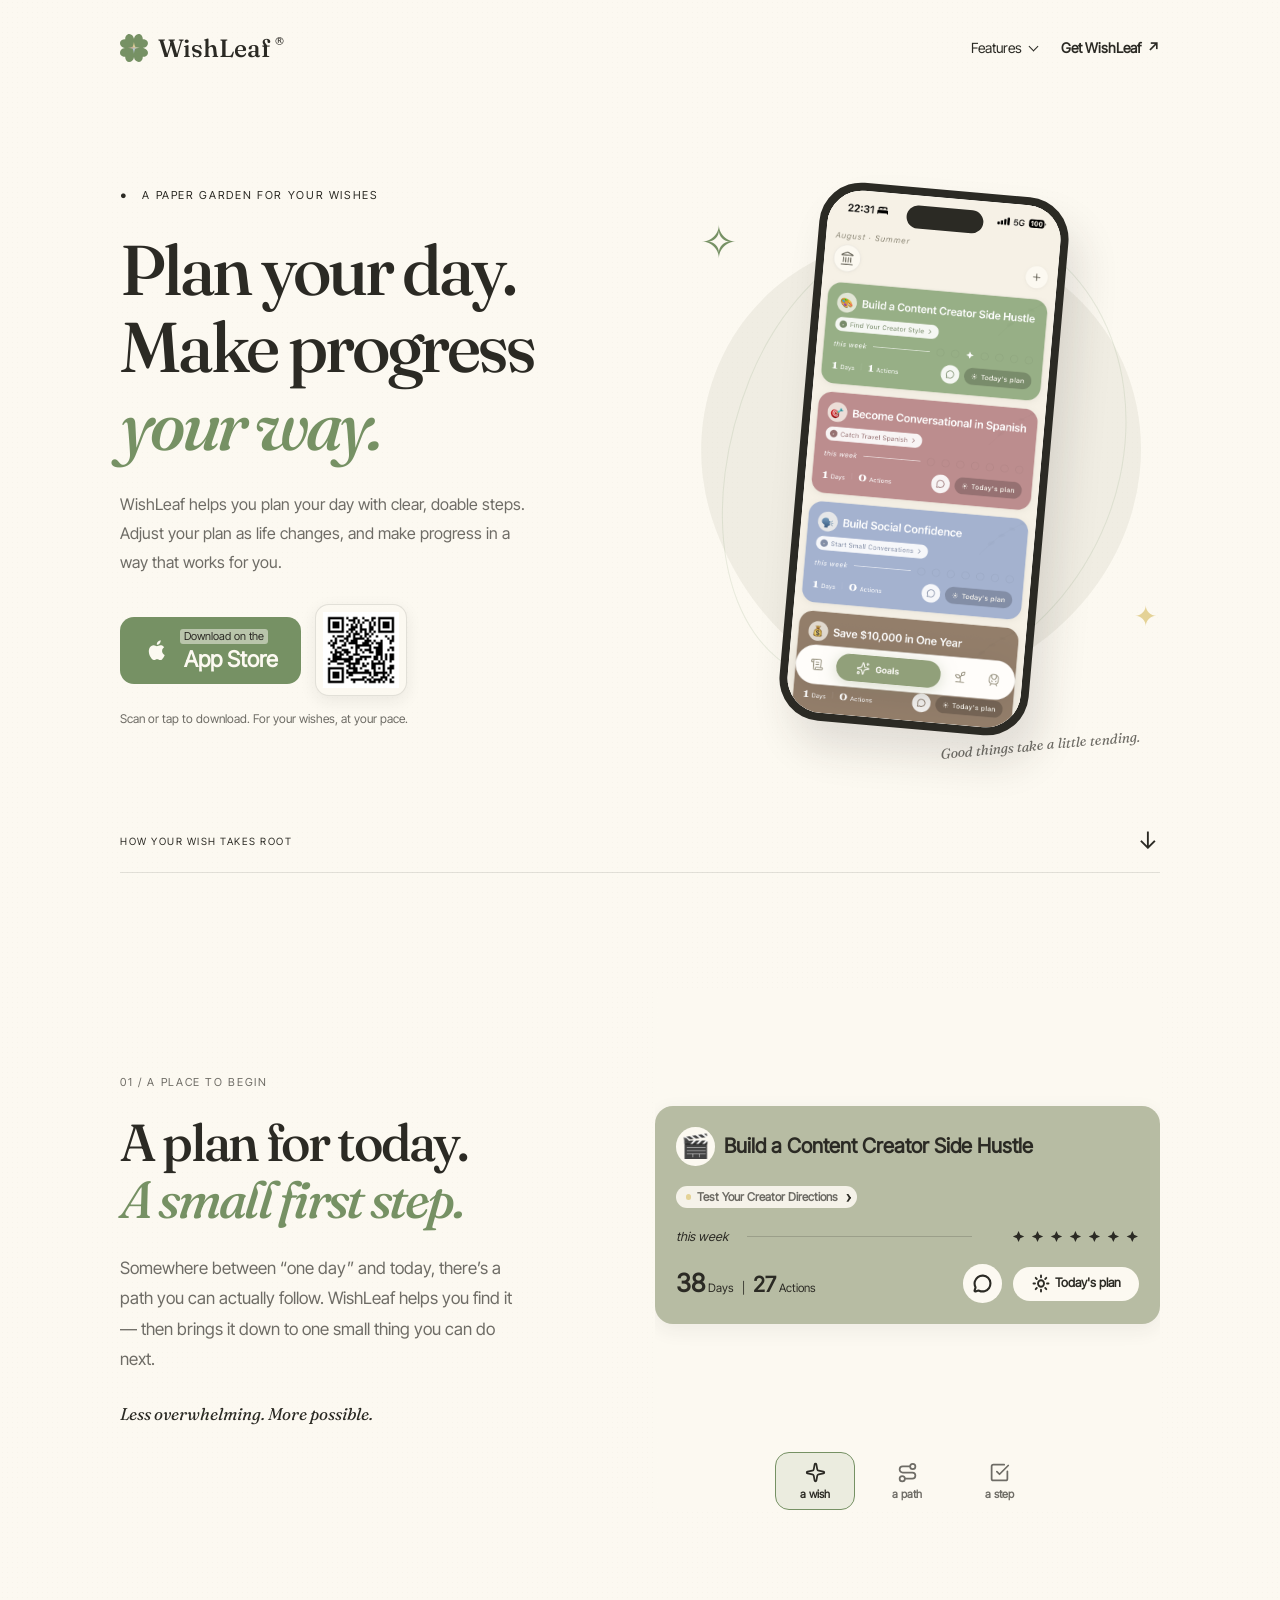
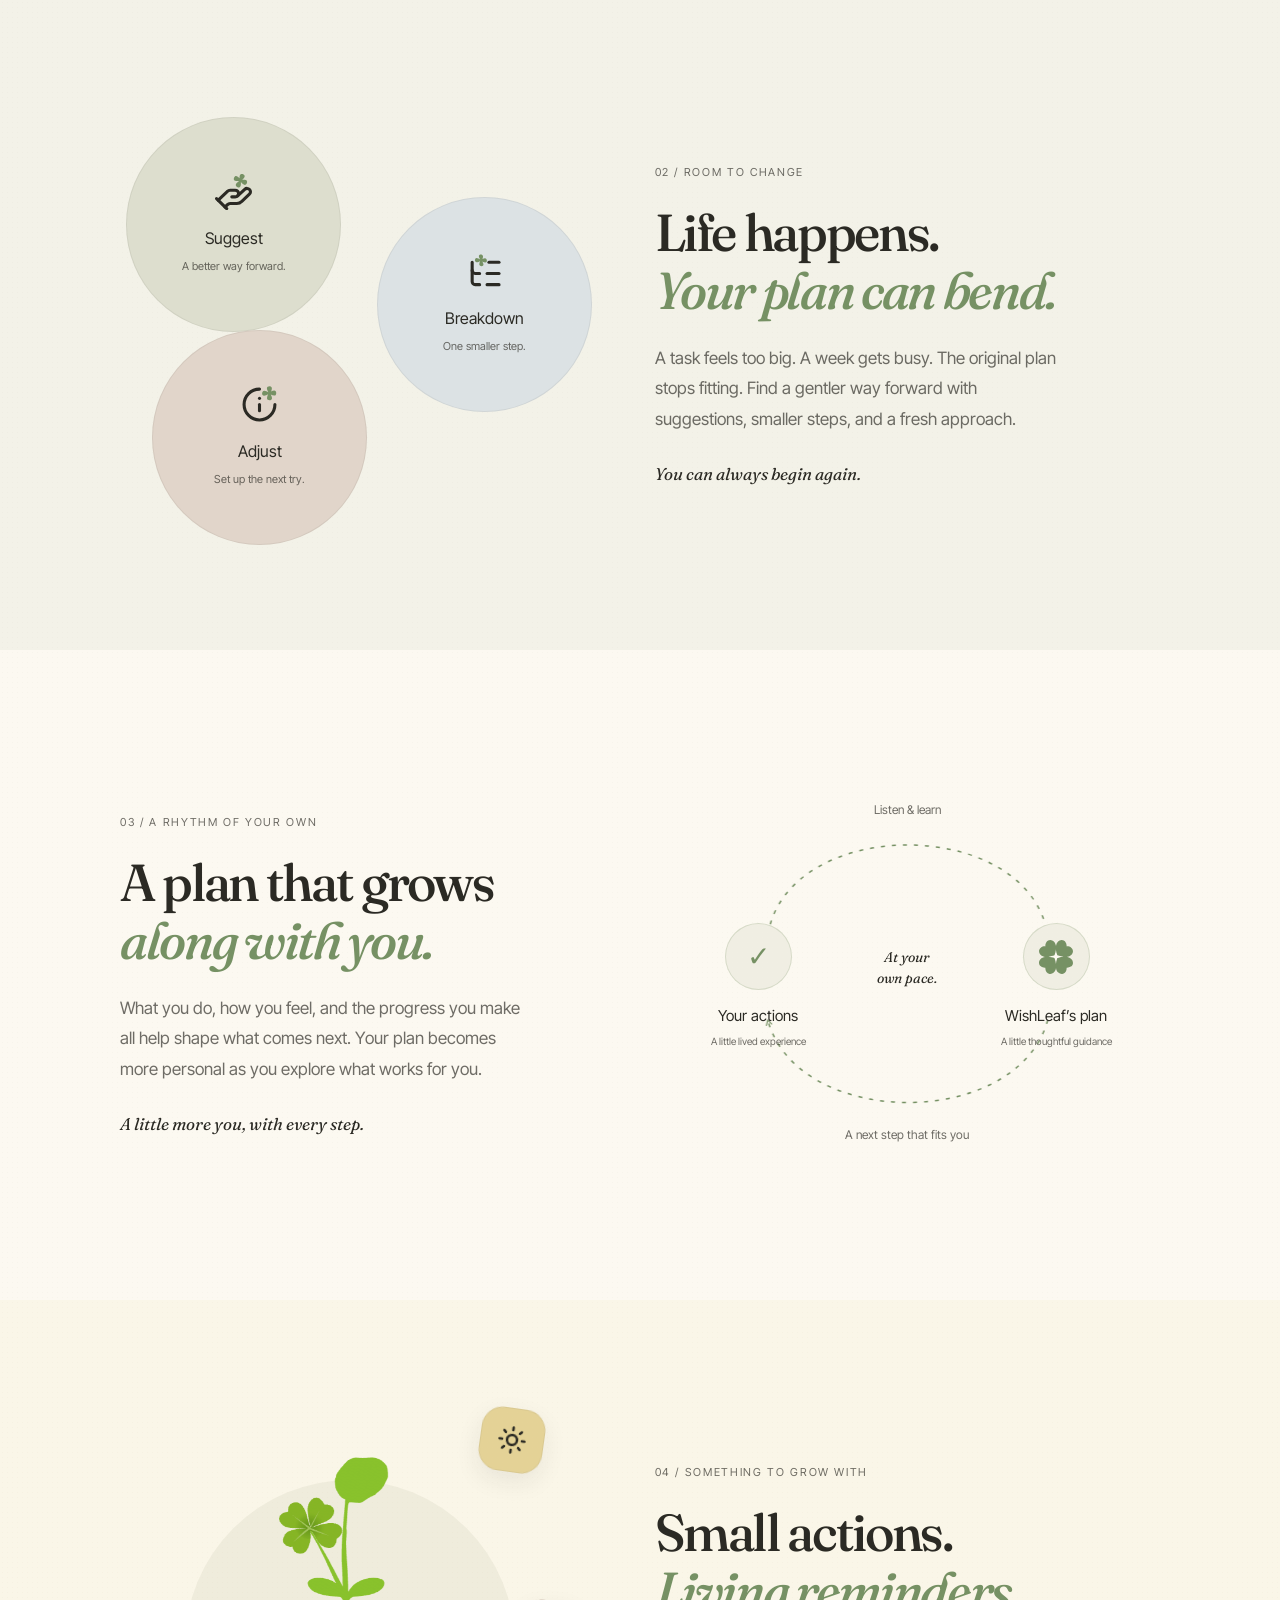
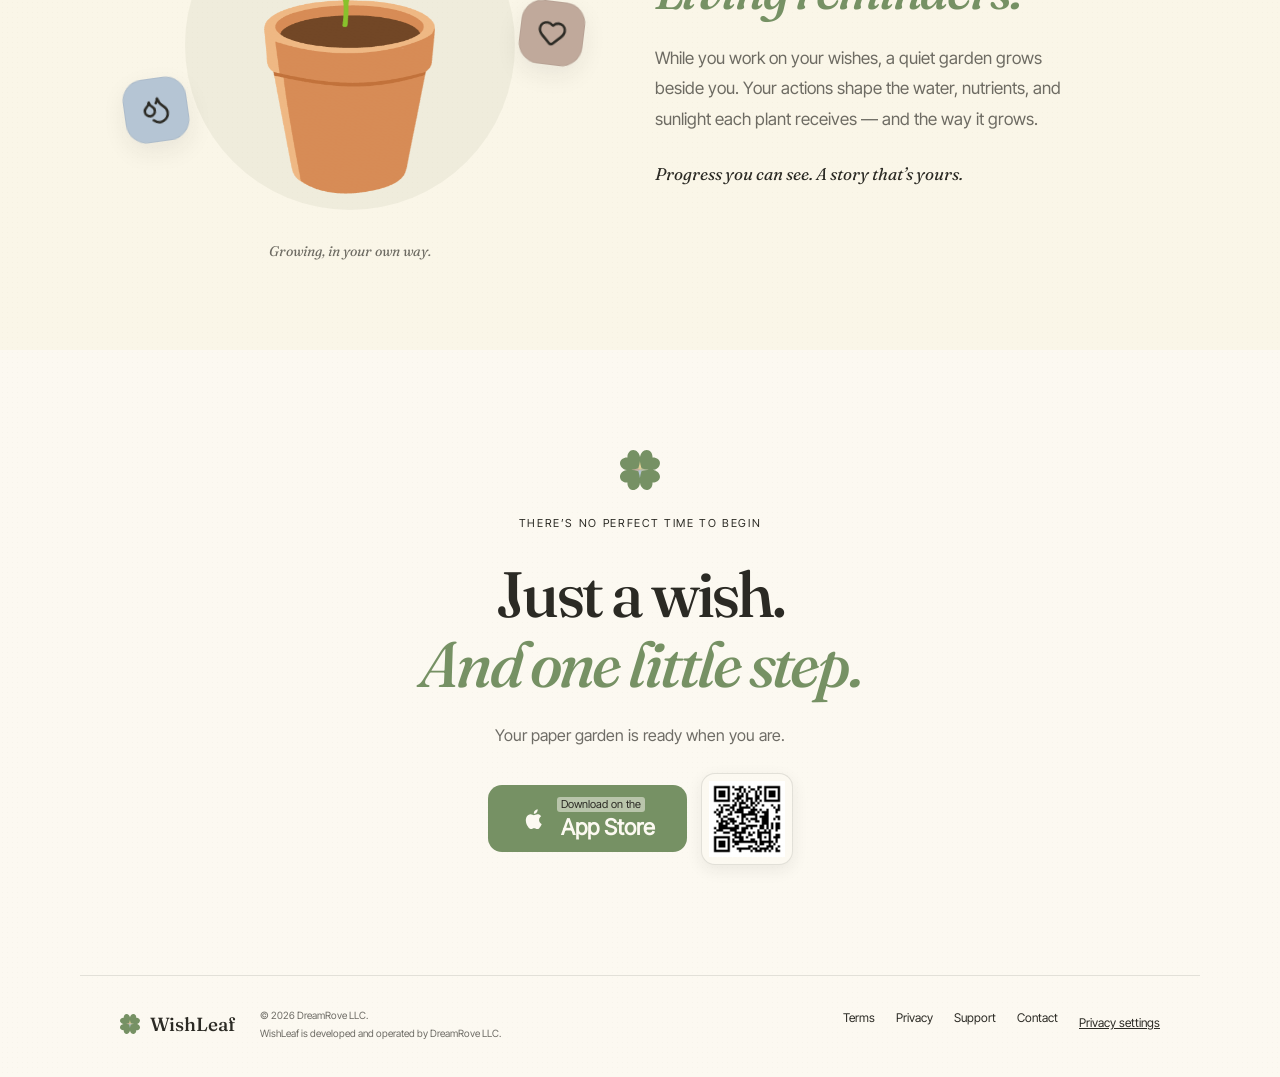
==== commit 7271d04d: "Update website features and align interactive previews with the app" ====
--- a/index.html
+++ b/index.html
@@ -1,10 +1,98 @@
 <!doctype html>
-<html lang="en"><head><meta charset="utf-8"><meta name="viewport" content="width=device-width,initial-scale=1"><meta name="theme-color" content="#FCF9F1"><meta name="description" content="Turn your wishes into small daily steps. Grow at your own pace with WishLeaf."><title>WishLeaf — A little closer, every day.</title><link rel="icon" href="./images/icon.svg" type="image/svg+xml"><link rel="stylesheet" href="./styles.css"><script src="./script.js" defer></script></head>
+<html lang="en">
+<head>
+  <meta charset="utf-8">
+  <meta name="viewport" content="width=device-width,initial-scale=1">
+  <meta name="theme-color" content="#FCF9F1">
+  <meta name="description" content="Plan your day. Make progress your way. WishLeaf helps you find doable daily steps, adapt your plan, and grow a quiet garden with your progress.">
+  <meta name="robots" content="index, follow, max-image-preview:large">
+  <title>WishLeaf — Plan your day. Make progress your way.</title>
+  <link rel="canonical" href="https://wishleaf.app/">
+  <meta property="og:type" content="website">
+  <meta property="og:site_name" content="WishLeaf">
+  <meta property="og:title" content="WishLeaf — Plan your day. Make progress your way.">
+  <meta property="og:description" content="Plan your day. Make progress your way. WishLeaf helps you find doable daily steps, adapt your plan, and grow a quiet garden with your progress.">
+  <meta property="og:url" content="https://wishleaf.app/">
+  <meta property="og:image" content="https://wishleaf.app/images/demo_plant.png">
+  <meta property="og:image:alt" content="A plant growing in WishLeaf's quiet garden">
+  <meta name="twitter:card" content="summary">
+  <meta name="twitter:title" content="WishLeaf — Plan your day. Make progress your way.">
+  <meta name="twitter:description" content="Plan your day. Make progress your way. WishLeaf helps you find doable daily steps, adapt your plan, and grow a quiet garden with your progress.">
+  <meta name="twitter:image" content="https://wishleaf.app/images/demo_plant.png">
+  <meta name="twitter:image:alt" content="A plant growing in WishLeaf's quiet garden">
+  <link rel="icon" href="./images/icon.svg" type="image/svg+xml">
+  <link rel="stylesheet" href="./styles.css">
+  <script src="./script.js" defer></script>
+  <script type="application/ld+json">
+  {
+    "@context": "https://schema.org",
+    "@graph": [
+      {
+        "@type": "Organization",
+        "@id": "https://wishleaf.app/#organization",
+        "name": "DreamRove LLC",
+        "url": "https://wishleaf.app/",
+        "email": "support@wishleaf.app"
+      },
+      {
+        "@type": "WebSite",
+        "@id": "https://wishleaf.app/#website",
+        "name": "WishLeaf",
+        "url": "https://wishleaf.app/",
+        "inLanguage": "en",
+        "publisher": { "@id": "https://wishleaf.app/#organization" }
+      },
+      {
+        "@type": "WebPage",
+        "@id": "https://wishleaf.app/#webpage",
+        "url": "https://wishleaf.app/",
+        "name": "WishLeaf — Plan your day. Make progress your way.",
+        "description": "Plan your day. Make progress your way. WishLeaf helps you find doable daily steps, adapt your plan, and grow a quiet garden with your progress.",
+        "inLanguage": "en",
+        "isPartOf": { "@id": "https://wishleaf.app/#website" },
+        "mainEntity": { "@id": "https://wishleaf.app/#app" }
+      },
+      {
+        "@type": "MobileApplication",
+        "@id": "https://wishleaf.app/#app",
+        "name": "WishLeaf",
+        "url": "https://wishleaf.app/",
+        "description": "WishLeaf helps you plan your day with clear, doable steps. Adjust your plan as life changes, and make progress in a way that works for you.",
+        "applicationCategory": "ProductivityApplication",
+        "operatingSystem": "iOS",
+        "downloadUrl": "https://apps.apple.com/us/app/wishleaf/id6762046509",
+        "image": "https://wishleaf.app/images/tab1.png",
+        "publisher": { "@id": "https://wishleaf.app/#organization" },
+        "mainEntityOfPage": { "@id": "https://wishleaf.app/#webpage" }
+      }
+    ]
+  }
+  </script>
+  <link rel="stylesheet" href="./analytics.css">
+  <script src="./analytics-config.js" defer></script>
+  <script src="./analytics.js" defer></script>
+  <link rel="stylesheet" href="./navigation.css">
+  <script src="./navigation.js" defer></script>
+</head>
 <body><a class="skip" href="#main">Skip to content</a>
-<header class="container"><a class="brand" href="./"><img src="./images/icon.svg" alt="" width="28" height="28">WishLeaf<sup>®</sup></a><span>A little room to grow.</span></header>
+<header class="wl-header">
+  <a class="wl-brand" href="./" aria-label="WishLeaf home">
+    <img src="./images/icon.svg" alt="" width="28" height="28">WishLeaf<sup>®</sup>
+  </a>
+  <nav class="wl-nav" aria-label="Main navigation">
+    <details class="feature-menu">
+      <summary>Features</summary>
+      <div class="feature-menu-panel">
+        <a href="./features/action-start/">Find your start</a>
+        <a href="./features/goal-progress/">See your progress</a>
+      </div>
+    </details>
+    <a class="wl-download" href="https://apps.apple.com/us/app/wishleaf/id6762046509" target="_blank" rel="noopener noreferrer" data-app-store data-cta-location="navigation">Get WishLeaf <span aria-hidden="true">↗</span></a>
+  </nav>
+</header>
 <main id="main">
-<section class="hero container"><div class="hero-copy"><p class="eyebrow">● &nbsp; A PAPER GARDEN FOR YOUR WISHES</p><h1>Big wishes.<br>Small steps,<br><em>every day.</em></h1><p class="description">WishLeaf is a goal planner that helps you turn big goals into clear paths and small, doable steps for today. Adjust your plan as life changes, and keep moving at your own pace.</p><div class="download-cta"><a class="store" href="https://apps.apple.com/us/app/wishleaf/id6762046509" target="_blank" rel="noopener noreferrer" aria-label="Download WishLeaf on the App Store"><span class="apple" aria-hidden="true">●</span><span><small>Download on the</small><strong>App Store</strong></span></a><a class="qr-link" href="https://apps.apple.com/us/app/wishleaf/id6762046509" target="_blank" rel="noopener noreferrer" aria-label="Open WishLeaf on the App Store"><img src="./images/qr-code.png" alt="QR code to download WishLeaf from the App Store" width="92" height="92"></a></div><p class="availability">Scan or tap to download. For your wishes, at your pace.</p></div><div class="hero-art"><div class="orbit"></div><div class="orbit outline"></div><span class="spark one">✧</span><span class="spark two">✦</span><div class="phone"><div class="screen"><img src="./images/tab1.png" alt="WishLeaf app home screen, first tab" fetchpriority="high"><img class="alternate" src="./images/tab2.png" alt="WishLeaf app home screen, second tab"><i class="island"></i></div></div><span class="hand-note">Good things take a little tending.</span></div><a class="scroll-hint" href="#wish">HOW YOUR WISH TAKES ROOT <span>↓</span></a></section>
-<section class="chapter container" id="wish"><div class="copy"><p class="eyebrow">01 / A PLACE TO BEGIN</p><h2>A big wish.<br><em>A small first step.</em></h2><p>Somewhere between “one day” and today, there’s a path you can actually follow. WishLeaf helps you find it — then brings it down to one small thing you can do next.</p><aside>Less overwhelming. More possible.</aside></div><div class="visual begin-visual" role="region" aria-roledescription="carousel" aria-label="WishLeaf goal flow">
+<section class="hero container"><div class="hero-copy"><p class="eyebrow">● &nbsp; A PAPER GARDEN FOR YOUR WISHES</p><h1>Plan your day.<br>Make progress<br><em>your way.</em></h1><p class="description">WishLeaf helps you plan your day with clear, doable steps. Adjust your plan as life changes, and make progress in a way that works for you.</p><div class="download-cta"><a class="store" href="https://apps.apple.com/us/app/wishleaf/id6762046509" target="_blank" rel="noopener noreferrer" aria-label="Download WishLeaf on the App Store" data-app-store data-cta-location="hero"><span class="apple" aria-hidden="true">●</span><span><small>Download on the</small><strong>App Store</strong></span></a><a class="qr-link" href="https://apps.apple.com/us/app/wishleaf/id6762046509" target="_blank" rel="noopener noreferrer" aria-label="Open WishLeaf on the App Store" data-app-store data-cta-location="hero"><img src="./images/qr-code.png" alt="QR code to download WishLeaf from the App Store" width="92" height="92"></a></div><p class="availability">Scan or tap to download. For your wishes, at your pace.</p></div><div class="hero-art"><div class="orbit"></div><div class="orbit outline"></div><span class="spark one">✧</span><span class="spark two">✦</span><div class="phone"><div class="screen"><img src="./images/tab1.png" alt="WishLeaf app home screen, first tab" fetchpriority="high"><img class="alternate" src="./images/tab2.png" alt="WishLeaf app home screen, second tab"><i class="island"></i></div></div><span class="hand-note">Good things take a little tending.</span></div><a class="scroll-hint" href="#wish">HOW YOUR WISH TAKES ROOT <span>↓</span></a></section>
+<section class="chapter container" id="wish"><div class="copy"><p class="eyebrow">01 / A PLACE TO BEGIN</p><h2>A plan for today.<br><em>A small first step.</em></h2><p>Somewhere between “one day” and today, there’s a path you can actually follow. WishLeaf helps you find it — then brings it down to one small thing you can do next.</p><aside>Less overwhelming. More possible.</aside></div><div class="visual begin-visual" role="region" aria-roledescription="carousel" aria-label="WishLeaf goal flow">
   <div class="begin-slide begin-goal-slide active" aria-hidden="false">
     <div class="begin-goal-card">
       <div class="begin-goal-heading"><span class="begin-goal-icon" aria-hidden="true">🎬</span><strong>Build a Content Creator Side Hustle</strong></div>
@@ -43,5 +131,5 @@
 <div class="sage-section"><section class="chapter reverse container"><div class="copy"><p class="eyebrow">02 / ROOM TO CHANGE</p><h2>Life happens.<br><em>Your plan can bend.</em></h2><p>A task feels too big. A week gets busy. The original plan stops fitting. Find a gentler way forward with suggestions, smaller steps, and a fresh approach.</p><aside>You can always begin again.</aside></div><div class="visual bubbles" role="img" aria-label="Suggest a better way, break work into a smaller step, and adjust for the next try"><div class="bubble guidance"><img src="./images/wishleaf_icon_suggestion.svg" alt=""><strong>Suggest</strong><small>A better way forward.</small></div><div class="bubble smaller"><img src="./images/wishleaf_icon_decompose.svg" alt=""><strong>Breakdown</strong><small>One smaller step.</small></div><div class="bubble fresh"><img src="./images/wishleaf_icon_failure_adjustment.svg" alt=""><strong>Adjust</strong><small>Set up the next try.</small></div></div></section></div>
 <section class="chapter container"><div class="copy"><p class="eyebrow">03 / A RHYTHM OF YOUR OWN</p><h2>A plan that grows<br><em>along with you.</em></h2><p>What you do, how you feel, and the progress you make all help shape what comes next. Your plan becomes more personal as you explore what works for you.</p><aside>A little more you, with every step.</aside></div><div class="visual loop" role="img" aria-label="Your actions provide feedback to WishLeaf, helping its next suggestions fit you better"><svg viewBox="0 0 500 400" aria-hidden="true"><defs><marker id="arrow" viewBox="0 0 10 10" refX="8" refY="5" markerWidth="5" markerHeight="5" orient="auto"><path d="M1 1 8 5 1 9" fill="none" stroke="#769164" stroke-width="1.5"/></marker></defs><path class="loop-path" d="M110 160 C130 40 370 40 390 160"/><path class="loop-path return" d="M390 245 C360 355 140 355 110 245"/></svg><span class="loop-label top">Listen & learn</span><span class="loop-label bottom">A next step that fits you</span><div class="node actions"><span>✓</span><strong>Your actions</strong><small>A little lived experience</small></div><div class="node plan"><span><img src="./images/wishleaf_icon_with_star.svg" alt=""></span><strong>WishLeaf’s plan</strong><small>A little thoughtful guidance</small></div><span class="loop-center">At your<br>own pace.</span></div></section>
 <div class="gold-section"><section class="chapter reverse container"><div class="copy"><p class="eyebrow">04 / SOMETHING TO GROW WITH</p><h2>Small actions.<br><em>Living reminders.</em></h2><p>While you work on your wishes, a quiet garden grows beside you. Your actions shape the water, nutrients, and sunlight each plant receives — and the way it grows.</p><aside>Progress you can see. A story that’s yours.</aside></div><div class="visual plant-visual"><div class="plant-halo"></div><span class="plant-symbol sun-symbol" aria-hidden="true"><i></i></span><span class="plant-symbol droplets-symbol" aria-hidden="true"><i></i></span><span class="plant-symbol heart-symbol" aria-hidden="true"><i></i></span><img class="plant" src="./images/demo_plant.png" alt="A WishLeaf plant with sunlight, water, and care around it" loading="lazy"><span class="caption">Growing, in your own way.</span></div></section></div>
-<section class="closing container"><img src="./images/icon.svg" alt="" width="40" height="40"><p class="eyebrow">THERE’S NO PERFECT TIME TO BEGIN</p><h2>Just a wish.<br><em>And one little step.</em></h2><p>Your paper garden is ready when you are.</p><div class="download-cta"><a class="store" href="https://apps.apple.com/us/app/wishleaf/id6762046509" target="_blank" rel="noopener noreferrer" aria-label="Download WishLeaf on the App Store"><span class="apple" aria-hidden="true">●</span><span><small>Download on the</small><strong>App Store</strong></span></a><a class="qr-link" href="https://apps.apple.com/us/app/wishleaf/id6762046509" target="_blank" rel="noopener noreferrer" aria-label="Open WishLeaf on the App Store"><img src="./images/qr-code.png" alt="QR code to download WishLeaf from the App Store" width="92" height="92" loading="lazy"></a></div></section>
-</main><footer class="container"><a class="brand" href="./"><img src="./images/icon.svg" alt="" width="20" height="20">WishLeaf</a><span>© 2026 DreamRove LLC.<br>WishLeaf is developed and operated by DreamRove LLC.</span><nav aria-label="Site navigation"><a href="./behind-wishleaf/index.html">Behind WishLeaf</a><a href="./terms/">Terms</a><a href="./privacy/">Privacy</a><a href="./support/">Support</a><a href="mailto:support@wishleaf.app">Contact</a></nav></footer></body></html>
+<section class="closing container"><img src="./images/icon.svg" alt="" width="40" height="40"><p class="eyebrow">THERE’S NO PERFECT TIME TO BEGIN</p><h2>Just a wish.<br><em>And one little step.</em></h2><p>Your paper garden is ready when you are.</p><div class="download-cta"><a class="store" href="https://apps.apple.com/us/app/wishleaf/id6762046509" target="_blank" rel="noopener noreferrer" aria-label="Download WishLeaf on the App Store" data-app-store data-cta-location="footer"><span class="apple" aria-hidden="true">●</span><span><small>Download on the</small><strong>App Store</strong></span></a><a class="qr-link" href="https://apps.apple.com/us/app/wishleaf/id6762046509" target="_blank" rel="noopener noreferrer" aria-label="Open WishLeaf on the App Store" data-app-store data-cta-location="footer"><img src="./images/qr-code.png" alt="QR code to download WishLeaf from the App Store" width="92" height="92" loading="lazy"></a></div></section>
+</main><footer class="container"><a class="brand" href="./"><img src="./images/icon.svg" alt="" width="20" height="20">WishLeaf</a><span>© 2026 DreamRove LLC.<br>WishLeaf is developed and operated by DreamRove LLC.</span><nav aria-label="Site navigation"><a href="./terms/">Terms</a><a href="./privacy/">Privacy</a><a href="./support/">Support</a><a href="mailto:support@wishleaf.app">Contact</a></nav></footer></body></html>
--- a/styles.css
+++ b/styles.css
@@ -1,10 +1,11 @@
+@import url("./tokens.css");
 @font-face{font-family:Fraunces;src:url('./font/web/Fraunces-latin.woff2') format('woff2');font-weight:100 900;font-display:swap}@font-face{font-family:Fraunces;src:url('./font/web/Fraunces-italic-latin.woff2') format('woff2');font-weight:100 900;font-style:italic;font-display:swap}@font-face{font-family:Inter;src:url('./font/web/InterTight-regular-latin.woff2') format('woff2');font-display:swap}
-:root{--paper:#FCF9F1;--leaf:#769164;--ink:#2B2A24;--sage:#B7BCA3;--blue:#B5C5D4;--clay:#C0A99B;--gold:#E4D296;--muted:rgb(43 42 36 / 68%)}*{box-sizing:border-box}html{scroll-behavior:smooth;scroll-padding-top:24px}body{margin:0;background:var(--paper);color:var(--ink);font:16px/1.7 Inter,'PingFang SC',sans-serif}a{color:inherit;text-decoration:none}img{max-width:100%;display:block}h1,h2,p{margin:0}h1,h2{font-family:Fraunces,Georgia,serif;font-weight:500;letter-spacing:-.045em;line-height:1.1}h1{font-size:clamp(52px,5.5vw,76px)}h2{font-size:clamp(36px,4.2vw,52px)}em{font-weight:500;color:var(--leaf)}.container{max-width:1120px;margin-inline:auto;padding-inline:40px}header{height:96px;display:flex;align-items:center;justify-content:space-between}.brand{display:flex;align-items:center;gap:10px;font:500 25px Fraunces,serif}.brand sup{font:11px Inter,sans-serif;align-self:flex-start;margin:4px 0 0 -5px}header>span{font-size:13px;color:var(--muted)}.hero{min-height:calc(100svh - 96px);display:grid;grid-template-columns:1.12fr 1fr;align-items:center;gap:40px;position:relative;padding-top:36px;padding-bottom:115px}.eyebrow{font-size:11px;letter-spacing:.15em;line-height:1.6;margin-bottom:26px}.description{margin:27px 0 28px;font-size:16px;color:var(--muted);line-height:1.8;max-width:420px}.store{display:inline-flex;align-items:center;gap:13px;background:var(--leaf);color:var(--paper);border-radius:14px;padding:12px 23px;min-height:62px;text-align:left}.store small{display:block;font-size:11px;line-height:1.4}.store strong{display:block;font-size:22px;line-height:1.2;font-weight:600}.apple{font-size:28px}.availability{font-size:12px;color:var(--muted);margin-top:13px}.hero-art{position:relative;min-height:565px;display:flex;align-items:center;justify-content:center}.orbit{position:absolute;border-radius:48% 52% 58% 42% / 48% 48% 52% 52%;width:440px;height:450px;max-width:110%;background:rgb(183 188 163 / 19%);transform:rotate(-18deg)}.outline{width:385px;height:490px;background:none;border:1px solid rgb(118 145 100 / 15%);transform:rotate(22deg)}.phone{position:relative;width:250px;height:540px;border-radius:42px;background:var(--ink);padding:8px;box-shadow:14px 26px 40px rgb(43 42 36 / 13%);transform:rotate(5deg);animation:drift 8s ease-in-out infinite}.screen{height:100%;overflow:hidden;border-radius:35px;position:relative;background:var(--paper)}.screen>img{position:absolute;inset:0;width:100%;height:100%;object-fit:cover;object-position:top}.alternate{animation:screens 12s ease-in-out infinite}.island{position:absolute;top:10px;left:50%;transform:translateX(-50%);width:77px;height:23px;background:var(--ink);border-radius:20px}.floating-note{position:absolute;left:-12px;bottom:93px;display:flex;align-items:center;gap:13px;padding:15px 20px;border:1px solid rgb(43 42 36 / 9%);border-radius:14px;background:var(--paper);font-size:13px;transform:rotate(-5deg)}.floating-note small{display:block;font-size:11px;color:var(--muted)}.floating-note b{background:rgb(118 145 100 / 15%);color:var(--leaf);width:30px;height:30px;border-radius:50%;display:grid;place-items:center}.hand-note{position:absolute;bottom:-13px;right:20px;font:italic 14px Fraunces,serif;color:var(--muted);transform:rotate(-5deg)}.spark{position:absolute;color:var(--leaf);font-size:45px}.one{top:28px;left:12px}.two{bottom:100px;right:3px;font-size:28px;color:var(--gold)}.scroll-hint{position:absolute;bottom:27px;left:40px;right:40px;display:flex;justify-content:space-between;align-items:center;border-bottom:1px solid rgb(43 42 36 / 12%);padding-bottom:19px;font-size:10px;letter-spacing:.15em}.scroll-hint span{font-size:24px;line-height:1}.chapter{min-height:650px;display:grid;grid-template-columns:1fr 1.1fr;gap:75px;align-items:center;padding-block:90px}.copy{max-width:410px}.copy .eyebrow{margin-bottom:23px;color:var(--muted)}.copy>p:not(.eyebrow){margin-top:24px;font-size:17px;line-height:1.8;color:var(--muted)}aside{display:block;margin-top:26px;font:italic 17px/1.5 Fraunces,serif}.reverse .copy{grid-column:2;grid-row:1}.reverse .visual{grid-column:1;grid-row:1}.sage-section{background:rgb(183 188 163 / 12%)}.gold-section{background:rgb(228 210 150 / 10%)}.visual{position:relative;height:440px;min-width:0}.path-line{position:absolute;top:65px;left:38%;height:280px;border-left:2px dashed rgb(118 145 100 / 35%);transform:rotate(-31deg)}.step-card{position:absolute;width:280px;padding:21px 23px;border:1px solid rgb(43 42 36 / 12%);border-radius:18px;background:var(--paper)}.first{top:5px;left:0;transform:rotate(-5deg);background:color-mix(in srgb,var(--sage) 22%,var(--paper))}.second{top:137px;left:16%;transform:rotate(3deg);background:color-mix(in srgb,var(--blue) 22%,var(--paper))}.third{top:269px;right:0;transform:rotate(-3deg)}.step-card label{display:flex;align-items:center;justify-content:space-between;font-size:9px;letter-spacing:.15em;margin-bottom:11px}.step-card label>span{font-size:22px;line-height:16px}.step-card label img{width:20px;height:20px}.step-card strong{font-size:16px;font-weight:500}.step-card small{display:block;font-size:12px;color:var(--muted);margin-top:6px}.progress{display:flex;gap:6px;margin-top:15px}.progress i{height:5px;flex:1;border-radius:4px;background:rgb(43 42 36 / 9%)}.progress i:first-child{background:var(--leaf)}.check{color:var(--leaf);margin-right:6px}.caption{position:absolute;bottom:0;left:0;right:0;text-align:center;font:italic 14px Fraunces,serif;color:var(--muted)}.bubble{position:absolute;border:1px solid rgb(43 42 36 / 7%);border-radius:50%;width:215px;height:215px;display:flex;flex-direction:column;align-items:center;justify-content:center;text-align:center}.bubble img{width:37px;height:37px;margin-bottom:15px}.bubble strong{font-size:16px;font-weight:500}.bubble small{font-size:11px;margin-top:5px;color:var(--muted)}.guidance{top:12px;left:6px;background:color-mix(in srgb,var(--sage) 45%,var(--paper));z-index:2}.smaller{top:92px;right:-12px;background:color-mix(in srgb,var(--blue) 45%,var(--paper));z-index:1}.fresh{bottom:0;left:32px;background:color-mix(in srgb,var(--gold) 50%,var(--paper));z-index:3}.loop{height:400px}.loop>svg{width:100%;height:100%;overflow:visible}.loop-path{fill:none;stroke:var(--leaf);stroke-width:1.5;stroke-dasharray:4 7;marker-end:url(#arrow)}.node{position:absolute;top:37%;width:41%;display:flex;align-items:center;flex-direction:column;text-align:center}.actions{left:0}.plan{right:0}.node>span{display:grid;place-items:center;width:67px;height:67px;border-radius:50%;border:1px solid rgb(118 145 100 / 22%);background:color-mix(in srgb,var(--sage) 18%,var(--paper));font-size:28px;color:var(--leaf);margin-bottom:13px}.node img{width:34px}.node strong{font-size:15px;font-weight:500}.node small{font-size:10px;color:var(--muted);margin-top:4px}.loop-label{position:absolute;left:0;right:0;text-align:center;font-size:12px;color:var(--muted)}.top{top:25px}.bottom{bottom:30px}.loop-center{position:absolute;left:40%;width:20%;top:43%;text-align:center;font:italic 14px/1.5 Fraunces,serif}.plant-visual{display:flex;align-items:center;justify-content:center;height:470px}.plant-halo{width:330px;height:330px;border-radius:50%;background:rgb(183 188 163 / 16%);position:absolute;bottom:50px}.plant{position:relative;height:355px;width:237px;object-fit:contain;transform-origin:50% 90%;z-index:1}.sun{position:absolute;top:12px;right:38px;font-size:65px;color:var(--leaf)}.plant-spark{position:absolute;top:96px;left:34px;font-size:36px;color:var(--leaf)}.plant-tag{position:absolute;border:1px solid rgb(43 42 36 / 9%);border-radius:999px;padding:9px 17px;font-size:12px;background:var(--paper);z-index:2}.water{left:0;bottom:120px;transform:rotate(-7deg)}.sunlight{right:-5px;top:142px;transform:rotate(8deg)}.closing{text-align:center;padding-block:100px 110px}.closing>img{margin:0 auto 25px}.closing h2{font-size:clamp(42px,5vw,64px)}.closing>p:not(.eyebrow){margin:23px 0;color:var(--muted)}.closing .store{text-align:center;padding-inline:32px}footer{border-top:1px solid rgb(43 42 36 / 12%);padding-block:30px 35px;display:flex;gap:25px;align-items:center}footer .brand{font-size:19px}footer>span{font-size:10px;color:var(--muted);line-height:1.8}footer nav{margin-left:auto;display:flex;gap:21px;font-size:12px}a:hover{color:var(--leaf)}a:focus-visible{outline:2px solid var(--leaf);outline-offset:5px}.skip{position:absolute;top:-80px;left:20px;padding:10px;background:var(--paper);z-index:10}.skip:focus{top:15px}
+*{box-sizing:border-box}html{scroll-behavior:smooth;scroll-padding-top:24px}body{margin:0;background-color:var(--paper);color:var(--ink);font:16px/1.7 Inter,'PingFang SC',sans-serif}a{color:inherit;text-decoration:none}img{max-width:100%;display:block}h1,h2,p{margin:0}h1,h2{font-family:Fraunces,Georgia,serif;font-weight:500;letter-spacing:-.045em;line-height:1.1}h1{font-size:clamp(52px,5.5vw,76px)}h2{font-size:clamp(36px,4.2vw,52px)}em{font-weight:500;color:inherit}h1 em,h2 em{color:var(--leaf)}.container{max-width:1120px;margin-inline:auto;padding-inline:40px}header{height:96px;display:flex;align-items:center;justify-content:space-between}.brand{display:flex;align-items:center;gap:10px;font:500 25px Fraunces,serif}.brand sup{font:11px Inter,sans-serif;align-self:flex-start;margin:4px 0 0 -5px}header>span{font-size:13px;color:var(--muted)}.hero{min-height:calc(100svh - 96px);display:grid;grid-template-columns:1.12fr 1fr;align-items:center;gap:40px;position:relative;padding-top:36px;padding-bottom:115px}.eyebrow{font-size:11px;letter-spacing:.15em;line-height:1.6;margin-bottom:26px}.description{margin:27px 0 28px;font-size:16px;color:var(--muted);line-height:1.8;max-width:420px}.store{display:inline-flex;align-items:center;gap:13px;background:var(--leaf);color:var(--paper);border-radius:14px;padding:12px 23px;min-height:62px;text-align:left}.store small{display:block;font-size:11px;line-height:1.4}.store strong{display:block;font-size:22px;line-height:1.2;font-weight:600}.apple{font-size:28px}.availability{font-size:12px;color:var(--muted);margin-top:13px}.hero-art{position:relative;min-height:565px;display:flex;align-items:center;justify-content:center}.orbit{position:absolute;border-radius:48% 52% 58% 42% / 48% 48% 52% 52%;width:440px;height:450px;max-width:110%;background:rgb(183 188 163 / 19%);transform:rotate(-18deg)}.outline{width:385px;height:490px;background:none;border:1px solid rgb(118 145 100 / 15%);transform:rotate(22deg)}.phone{position:relative;width:250px;height:540px;border-radius:42px;background:var(--ink);padding:8px;box-shadow:14px 26px 40px rgb(43 42 36 / 13%);transform:rotate(5deg);animation:drift 8s ease-in-out infinite}.screen{height:100%;overflow:hidden;border-radius:35px;position:relative;background:var(--paper)}.screen>img{position:absolute;inset:0;width:100%;height:100%;object-fit:cover;object-position:top}.alternate{animation:screens 12s ease-in-out infinite}.island{position:absolute;top:10px;left:50%;transform:translateX(-50%);width:77px;height:23px;background:var(--ink);border-radius:20px}.floating-note{position:absolute;left:-12px;bottom:93px;display:flex;align-items:center;gap:13px;padding:15px 20px;border:1px solid rgb(43 42 36 / 9%);border-radius:14px;background:var(--paper);font-size:13px;transform:rotate(-5deg)}.floating-note small{display:block;font-size:11px;color:var(--muted)}.floating-note b{background:rgb(118 145 100 / 15%);color:var(--leaf);width:30px;height:30px;border-radius:50%;display:grid;place-items:center}.hand-note{position:absolute;bottom:-13px;right:20px;font:italic 14px Fraunces,serif;color:var(--muted);transform:rotate(-5deg)}.spark{position:absolute;color:var(--leaf);font-size:45px}.one{top:28px;left:12px}.two{bottom:100px;right:3px;font-size:28px;color:var(--gold)}.scroll-hint{position:absolute;bottom:27px;left:40px;right:40px;display:flex;justify-content:space-between;align-items:center;border-bottom:1px solid rgb(43 42 36 / 12%);padding-bottom:19px;font-size:10px;letter-spacing:.15em}.scroll-hint span{font-size:24px;line-height:1}.chapter{min-height:650px;display:grid;grid-template-columns:1fr 1.1fr;gap:75px;align-items:center;padding-block:90px}.copy{max-width:410px}.copy .eyebrow{margin-bottom:23px;color:var(--muted)}.copy>p:not(.eyebrow){margin-top:24px;font-size:17px;line-height:1.8;color:var(--muted)}aside{display:block;margin-top:26px;font:italic 17px/1.5 Fraunces,serif}.reverse .copy{grid-column:2;grid-row:1}.reverse .visual{grid-column:1;grid-row:1}.sage-section{background:rgb(183 188 163 / 12%)}.gold-section{background:rgb(228 210 150 / 10%)}.visual{position:relative;height:440px;min-width:0}.path-line{position:absolute;top:65px;left:38%;height:280px;border-left:2px dashed rgb(118 145 100 / 35%);transform:rotate(-31deg)}.step-card{position:absolute;width:280px;padding:21px 23px;border:1px solid rgb(43 42 36 / 12%);border-radius:18px;background:var(--paper)}.first{top:5px;left:0;transform:rotate(-5deg);background:color-mix(in srgb,var(--sage) 22%,var(--paper))}.second{top:137px;left:16%;transform:rotate(3deg);background:color-mix(in srgb,var(--blue) 22%,var(--paper))}.third{top:269px;right:0;transform:rotate(-3deg)}.step-card label{display:flex;align-items:center;justify-content:space-between;font-size:9px;letter-spacing:.15em;margin-bottom:11px}.step-card label>span{font-size:22px;line-height:16px}.step-card label img{width:20px;height:20px}.step-card strong{font-size:16px;font-weight:500}.step-card small{display:block;font-size:12px;color:var(--muted);margin-top:6px}.progress{display:flex;gap:6px;margin-top:15px}.progress i{height:5px;flex:1;border-radius:4px;background:rgb(43 42 36 / 9%)}.progress i:first-child{background:var(--leaf)}.check{color:var(--leaf);margin-right:6px}.caption{position:absolute;bottom:0;left:0;right:0;text-align:center;font:italic 14px Fraunces,serif;color:var(--muted)}.bubble{position:absolute;border:1px solid rgb(43 42 36 / 7%);border-radius:50%;width:215px;height:215px;display:flex;flex-direction:column;align-items:center;justify-content:center;text-align:center}.bubble img{width:37px;height:37px;margin-bottom:15px}.bubble strong{font-size:16px;font-weight:500}.bubble small{font-size:11px;margin-top:5px;color:var(--muted)}.guidance{top:12px;left:6px;background:color-mix(in srgb,var(--sage) 45%,var(--paper));z-index:2}.smaller{top:92px;right:-12px;background:color-mix(in srgb,var(--blue) 45%,var(--paper));z-index:1}.fresh{bottom:0;left:32px;background:color-mix(in srgb,var(--clay) 45%,var(--paper));z-index:3}.loop{height:400px}.loop>svg{width:100%;height:100%;overflow:visible}.loop-path{fill:none;stroke:var(--leaf);stroke-width:1.5;stroke-dasharray:4 7;marker-end:url(#arrow)}.node{position:absolute;top:37%;width:41%;display:flex;align-items:center;flex-direction:column;text-align:center}.actions{left:0}.plan{right:0}.node>span{display:grid;place-items:center;width:67px;height:67px;border-radius:50%;border:1px solid rgb(118 145 100 / 22%);background:color-mix(in srgb,var(--sage) 18%,var(--paper));font-size:28px;color:var(--leaf);margin-bottom:13px}.node img{width:34px}.node strong{font-size:15px;font-weight:500}.node small{font-size:10px;color:var(--muted);margin-top:4px}.loop-label{position:absolute;left:0;right:0;text-align:center;font-size:12px;color:var(--muted)}.top{top:25px}.bottom{bottom:30px}.loop-center{position:absolute;left:40%;width:20%;top:43%;text-align:center;font:italic 14px/1.5 Fraunces,serif}.plant-visual{display:flex;align-items:center;justify-content:center;height:470px}.plant-halo{width:330px;height:330px;border-radius:50%;background:rgb(183 188 163 / 16%);position:absolute;bottom:50px}.plant{position:relative;height:355px;width:237px;object-fit:contain;transform-origin:50% 90%;z-index:1}.sun{position:absolute;top:12px;right:38px;font-size:65px;color:var(--leaf)}.plant-spark{position:absolute;top:96px;left:34px;font-size:36px;color:var(--leaf)}.plant-tag{position:absolute;border:1px solid rgb(43 42 36 / 9%);border-radius:999px;padding:9px 17px;font-size:12px;background:var(--paper);z-index:2}.water{left:0;bottom:120px;transform:rotate(-7deg)}.sunlight{right:-5px;top:142px;transform:rotate(8deg)}.closing{text-align:center;padding-block:100px 110px}.closing>img{margin:0 auto 25px}.closing h2{font-size:clamp(42px,5vw,64px)}.closing>p:not(.eyebrow){margin:23px 0;color:var(--muted)}.closing .store{text-align:center;padding-inline:32px}footer{border-top:1px solid rgb(43 42 36 / 12%);padding-block:30px 35px;display:flex;gap:25px;align-items:center}footer .brand{font-size:19px}footer>span{font-size:10px;color:var(--muted);line-height:1.8}footer nav{margin-left:auto;display:flex;gap:21px;font-size:12px}a:hover{color:var(--ink);text-decoration:underline;text-underline-offset:5px}a:focus-visible{outline:2px solid var(--leaf);outline-offset:5px}.skip{position:absolute;top:-80px;left:20px;padding:10px;background:var(--paper);z-index:10}.skip:focus{top:15px}
 @keyframes drift{0%,100%{transform:translateY(0) rotate(5deg)}50%{transform:translateY(-6px) rotate(4deg)}}@keyframes screens{0%,40%,100%{opacity:0}48%,90%{opacity:1}}@keyframes arrive{from{opacity:0;translate:0 22px}to{opacity:1;translate:0 0}}@keyframes bubble-in{from{opacity:0;scale:.84;translate:0 16px}to{opacity:1;scale:1;translate:0 0}}@keyframes grow{from{opacity:0;transform:scale(.86) translateY(12px)}to{opacity:1;transform:scale(1) translateY(0)}}@keyframes lines{from{opacity:0;stroke-dashoffset:90}to{opacity:1;stroke-dashoffset:0}}
 @media(prefers-reduced-motion:no-preference){.motion-ready .chapter:not(.visible) .visual{opacity:0}.visible .step-card{animation:arrive .65s both}.visible .second{animation-delay:.25s}.visible .third{animation-delay:.5s}.visible .bubble{animation:bubble-in .85s both}.visible .smaller{animation-delay:.2s}.visible .fresh{animation-delay:.4s}.visible .node{animation:arrive .6s both}.visible .loop-path{animation:lines 1.8s .25s both}.visible .return{animation-delay:.8s}.visible .plant{animation:grow 1.6s both}.visible .plant-tag{animation:arrive .8s .5s both}}
 @media(min-width:1440px){.hero{min-height:800px}}@media(max-width:1023px){.container{padding-inline:32px}.hero{gap:15px;min-height:730px}.hero-art{transform:scale(.9)}h1{font-size:59px}.chapter{gap:35px;padding-block:80px;min-height:600px}.step-card{width:245px}.bubble{width:185px;height:185px}.smaller{right:0;top:115px}.fresh{left:12px;bottom:20px}.bubble small{font-size:10px}.node small{max-width:100px}.scroll-hint{left:32px;right:32px}}
 @media(max-width:639px){.container{padding-inline:20px}header{height:78px}header>span{font-size:11px}.brand{font-size:23px}.hero{display:flex;flex-direction:column;align-items:stretch;gap:28px;padding-top:35px;padding-bottom:85px;min-height:auto}.hero h1{font-size:clamp(46px,12vw,65px)}.hero .eyebrow{font-size:9px;letter-spacing:.12em;margin-bottom:21px}.description{font-size:15px;max-width:370px;margin-block:23px}.hero-art{min-height:490px;transform:none;margin-top:12px}.phone{width:216px;height:468px;border-radius:36px;padding:7px}.screen{border-radius:30px}.orbit{width:315px;height:355px;max-width:100%}.outline{width:290px;height:400px}.floating-note{left:0;bottom:58px;font-size:12px;padding:12px 14px}.hand-note{right:8px;bottom:-17px;font-size:12px}.one{left:15px;top:18px}.two{right:10px;bottom:62px}.scroll-hint{left:20px;right:20px;bottom:5px;font-size:9px}.chapter{display:flex;flex-direction:column;align-items:stretch;gap:38px;padding-block:66px;min-height:0}.copy{max-width:100%}.copy h2{font-size:39px}.copy>p:not(.eyebrow){font-size:16px;margin-top:20px}.copy .eyebrow{font-size:10px;margin-bottom:20px}aside{font-size:16px;margin-top:20px}.visual{width:100%;max-width:400px;align-self:center}.path-visual{height:410px}.step-card{width:250px;padding:18px 20px}.second{top:127px;left:10%}.third{top:253px}.bubbles{height:380px}.bubble{width:190px;height:190px}.smaller{top:91px;right:0}.fresh{bottom:0;left:16px}.guidance{left:0;top:0}.loop{height:330px}.loop-label.top{top:8px}.loop-label.bottom{bottom:8px}.node{top:33%}.node strong{font-size:13px}.loop-center{font-size:12px;top:40%}.node>span{width:58px;height:58px}.plant-visual{height:420px}.plant{height:320px}.plant-halo{width:280px;height:280px}.plant-tag{font-size:10px;padding:8px 11px}.sun{right:10px}.plant-spark{left:10px}.sunlight{right:0}.closing{padding-block:75px}.closing .eyebrow{font-size:9px}footer{flex-wrap:wrap;gap:20px}footer>span{font-size:9px;flex:1}footer nav{width:100%;margin:0;justify-content:space-between;padding-top:6px}.availability{font-size:11px}}
-.apple{font-size:0;width:28px;height:32px;background:currentColor;mask:url('./images/apple-mark.svg') center/contain no-repeat}.download-cta{display:flex;align-items:center;gap:14px}.download-cta .store{transition:transform .2s ease,box-shadow .2s ease,background-color .2s ease}.download-cta .store:hover{color:var(--paper);background:#657f55;transform:translateY(-2px);box-shadow:0 9px 20px rgb(43 42 36 / 14%)}.qr-link{display:block;width:92px;height:92px;padding:7px;border:1px solid rgb(43 42 36 / 12%);border-radius:14px;background:#fff;box-shadow:0 5px 16px rgb(43 42 36 / 8%);transition:transform .2s ease,box-shadow .2s ease}.qr-link img{width:100%;height:100%;object-fit:contain}.qr-link:hover{transform:translateY(-2px);box-shadow:0 9px 20px rgb(43 42 36 / 13%)}.closing .download-cta{justify-content:center}.closing .qr-link{text-align:left}
+.apple{font-size:0;width:28px;height:32px;background:currentColor;mask:url('./images/apple-mark.svg') center/contain no-repeat}.download-cta{display:flex;align-items:center;gap:14px}.download-cta .store{transition:transform .2s ease,box-shadow .2s ease,background-color .2s ease}.download-cta .store:hover{color:var(--paper);background:var(--leaf);transform:translateY(-2px);box-shadow:0 9px 20px rgb(43 42 36 / 14%)}.qr-link{display:block;width:92px;height:92px;padding:7px;border:1px solid rgb(43 42 36 / 12%);border-radius:14px;background:var(--paper);box-shadow:0 5px 16px rgb(43 42 36 / 8%);transition:transform .2s ease,box-shadow .2s ease}.qr-link img{width:100%;height:100%;object-fit:contain}.qr-link:hover{transform:translateY(-2px);box-shadow:0 9px 20px rgb(43 42 36 / 13%)}.closing .download-cta{justify-content:center}.closing .qr-link{text-align:left}
 @media(max-width:639px){.hero-art{overflow:clip;overflow-clip-margin:20px}.orbit{width:260px;height:300px}.outline{width:235px;height:350px}.hand-note{bottom:0}.download-cta{gap:10px}.download-cta .store{min-height:58px;padding:10px 16px}.download-cta .store strong{font-size:19px}.qr-link{width:78px;height:78px;padding:6px;border-radius:12px}}
 @media(prefers-reduced-motion:reduce){html{scroll-behavior:auto}*,*::before,*::after{animation:none!important;transition:none!important}.alternate{display:none}}
 
@@ -13,22 +14,22 @@
 .begin-visual{height:520px;overflow:hidden;isolation:isolate;background:var(--paper)}
 .begin-slide{position:absolute;inset:0 0 70px;display:flex;align-items:center;justify-content:center;opacity:0;visibility:hidden;pointer-events:none;transition:opacity .45s ease,visibility .45s}
 .begin-slide.active{opacity:1;visibility:visible;pointer-events:auto}
-.begin-goal-card{width:100%;aspect-ratio:1080/466;container-type:inline-size;display:flex;flex-direction:column;justify-content:space-between;padding:4.17%;border-radius:clamp(18px,3vw,34px);background:#97af86;color:#fff;box-shadow:0 3px 4px rgb(0 0 0 / 20%)}
-.begin-goal-heading{display:flex;align-items:center;gap:2.08cqw;min-width:0;white-space:nowrap}.begin-goal-heading strong{font-size:4.38cqw;font-weight:700;line-height:1.1;color:#fff1f1}.begin-goal-icon{width:8.33cqw;height:8.33cqw;flex:none;display:grid;place-items:center;border-radius:50%;background:#fff;font-size:5cqw;line-height:1}
-.begin-goal-tag{display:flex;align-items:center;gap:1.25cqw;align-self:flex-start;border-radius:999px;padding:.83cqw 1.25cqw .83cqw 2.08cqw;background:rgb(255 255 255 / 90%);color:#6f6f6f;font-size:2.5cqw;font-weight:600;line-height:1.25;white-space:nowrap}.begin-goal-tag i{width:1.25cqw;height:1.25cqw;flex:none;border-radius:50%;background:#c0b38d}.begin-goal-tag b{margin-left:.5cqw;font-size:3.5cqw;line-height:.7;color:#686d5e}
-.begin-goal-progress{display:flex;align-items:center;justify-content:space-between;gap:4cqw;width:100%}.begin-goal-progress em{font:italic 2.7cqw Inter,sans-serif;color:#fafafa;white-space:nowrap}.begin-goal-progress i{height:1px;flex:1;background:rgb(255 255 255 / 78%)}.begin-goal-progress img{width:32.1cqw;height:2.92cqw;object-fit:contain}
-.begin-goal-footer{display:flex;align-items:center;justify-content:space-between;gap:1cqw;font-size:2.5cqw;line-height:1;white-space:nowrap}.begin-goal-metrics{display:flex;align-items:baseline;gap:.7cqw}.begin-goal-metrics b{font-size:4.58cqw;line-height:1;font-weight:700}.begin-goal-metrics b:first-child{font-size:5.42cqw}.begin-goal-metrics>span{margin-inline:1cqw}.begin-goal-actions{display:flex;align-items:center;gap:2.5cqw}.begin-comment{display:grid;place-items:center;width:8.33cqw;height:8.33cqw;border-radius:50%;background:#fff}.begin-comment img{width:4cqw;height:4cqw}.begin-plan{display:flex;align-items:center;justify-content:center;gap:1cqw;min-width:27.2cqw;height:7.4cqw;border-radius:999px;background:#798c6b;color:#fff;font-size:2.7cqw;font-weight:600}.begin-plan img{width:4cqw;height:4cqw}
-.begin-map{position:relative;height:100%;aspect-ratio:1033/1485;max-width:100%;container-type:inline-size}.begin-map-path{position:absolute;left:15%;top:8%;width:43%;height:88%}.begin-map-node{position:absolute;width:18%;height:auto}.begin-map-node.trophy{left:34%;top:0}.begin-map-node.milestone-one{left:8%;top:17.5%}.begin-map-node.milestone-two{left:47.5%;top:44.5%}.begin-map-node.milestone-three{left:5.5%;top:70.5%}.begin-map-label{position:absolute;color:#6f6f6f;font-size:3.9cqw;font-weight:600;line-height:1.25;white-space:nowrap}.begin-map-label.trophy-label{left:54%;top:5.5%}.begin-map-label.milestone-one-label{left:28%;top:22.5%}.begin-map-label.milestone-two-label{left:3%;top:49.5%}.begin-map-label.milestone-three-label{left:28%;top:76%}.begin-map-end{position:absolute;left:38%;top:93.3%;width:2.4%;aspect-ratio:1;border-radius:50%;background:#97bf9c;box-shadow:0 0 0 2px #fff,0 2px 3px rgb(43 42 36 / 20%)}
+.begin-goal-card{width:100%;aspect-ratio:1080/466;container-type:inline-size;display:flex;flex-direction:column;justify-content:space-between;padding:4.17%;border-radius:clamp(18px,3vw,34px);background:var(--sage);color:var(--ink);box-shadow:0 3px 4px rgb(43 42 36 / 7%)}
+.begin-goal-heading{display:flex;align-items:center;gap:2.08cqw;min-width:0;white-space:nowrap}.begin-goal-heading strong{font-size:4.38cqw;font-weight:700;line-height:1.1;color:var(--ink)}.begin-goal-icon{width:8.33cqw;height:8.33cqw;flex:none;display:grid;place-items:center;border-radius:50%;background:var(--paper);font-size:5cqw;line-height:1}
+.begin-goal-tag{display:flex;align-items:center;gap:1.25cqw;align-self:flex-start;border-radius:999px;padding:.83cqw 1.25cqw .83cqw 2.08cqw;background:rgb(252 249 241 / 90%);color:var(--muted);font-size:2.5cqw;font-weight:600;line-height:1.25;white-space:nowrap}.begin-goal-tag i{width:1.25cqw;height:1.25cqw;flex:none;border-radius:50%;background:var(--gold)}.begin-goal-tag b{margin-left:.5cqw;font-size:3.5cqw;line-height:.7;color:var(--ink)}
+.begin-goal-progress{display:flex;align-items:center;justify-content:space-between;gap:4cqw;width:100%}.begin-goal-progress em{font:italic 2.7cqw Inter,sans-serif;color:var(--ink);white-space:nowrap}.begin-goal-progress i{height:1px;flex:1;background:rgb(43 42 36 / 20%)}.begin-goal-progress img{width:32.1cqw;height:2.92cqw;object-fit:contain}
+.begin-goal-footer{display:flex;align-items:center;justify-content:space-between;gap:1cqw;font-size:2.5cqw;line-height:1;white-space:nowrap}.begin-goal-metrics{display:flex;align-items:baseline;gap:.7cqw}.begin-goal-metrics b{font-size:4.58cqw;line-height:1;font-weight:700}.begin-goal-metrics b:first-child{font-size:5.42cqw}.begin-goal-metrics>span{margin-inline:1cqw}.begin-goal-actions{display:flex;align-items:center;gap:2.5cqw}.begin-comment{display:grid;place-items:center;width:8.33cqw;height:8.33cqw;border-radius:50%;background:var(--paper)}.begin-comment img{width:4cqw;height:4cqw}.begin-plan{display:flex;align-items:center;justify-content:center;gap:1cqw;min-width:27.2cqw;height:7.4cqw;border-radius:999px;background:var(--leaf);color:var(--paper);font-size:2.7cqw;font-weight:600}.begin-plan img{width:4cqw;height:4cqw}
+.begin-map{position:relative;height:100%;aspect-ratio:1033/1485;max-width:100%;container-type:inline-size}.begin-map-path{position:absolute;left:15%;top:8%;width:43%;height:88%}.begin-map-node{position:absolute;width:18%;height:auto}.begin-map-node.trophy{left:34%;top:0}.begin-map-node.milestone-one{left:8%;top:17.5%}.begin-map-node.milestone-two{left:47.5%;top:44.5%}.begin-map-node.milestone-three{left:5.5%;top:70.5%}.begin-map-label{position:absolute;color:var(--muted);font-size:3.9cqw;font-weight:600;line-height:1.25;white-space:nowrap}.begin-map-label.trophy-label{left:54%;top:5.5%}.begin-map-label.milestone-one-label{left:28%;top:22.5%}.begin-map-label.milestone-two-label{left:3%;top:49.5%}.begin-map-label.milestone-three-label{left:28%;top:76%}.begin-map-end{position:absolute;left:38%;top:93.3%;width:2.4%;aspect-ratio:1;border-radius:50%;background:var(--leaf);box-shadow:0 0 0 2px var(--paper),0 2px 3px rgb(43 42 36 / 20%)}
 .begin-difficulty-demo{position:relative;width:100%;height:100%}
 .begin-demo-copy{position:absolute;top:5px;left:0;right:0;text-align:center;font:italic 20px Fraunces,serif;color:var(--ink)}
 .begin-difficulty-stack{position:absolute;top:49px;left:0;right:0;display:flex;flex-direction:column;gap:10px}
-.begin-difficulty-card{position:relative;width:100%;min-height:112px;border:3px solid #fff;border-radius:25px;padding:11px 14px;box-shadow:0 6px 22px rgb(43 42 36 / 5%)}
-.begin-difficulty-card.easy{background:#cee1c0}.begin-difficulty-card.moderate{background:#97af86}.begin-difficulty-card.challenge{background:#798c6b}
-.begin-difficulty-pill{display:inline-flex;align-items:center;gap:12px;min-height:38px;border-radius:999px;background:#f0f2e9;padding:4px 18px;color:#111;font-size:17px;line-height:1.2;font-weight:700}
+.begin-difficulty-card{position:relative;width:100%;min-height:112px;border:3px solid var(--paper);border-radius:25px;padding:11px 14px;box-shadow:0 6px 22px rgb(43 42 36 / 5%)}
+.begin-difficulty-card.easy{background:color-mix(in srgb,var(--sage) 45%,var(--paper))}.begin-difficulty-card.moderate{background:var(--sage)}.begin-difficulty-card.challenge{background:color-mix(in srgb,var(--leaf) 80%,var(--paper))}
+.begin-difficulty-pill{display:inline-flex;align-items:center;gap:12px;min-height:38px;border-radius:999px;background:var(--paper);padding:4px 18px;color:var(--ink);font-size:17px;line-height:1.2;font-weight:700}
 .begin-difficulty-pill>span{font-size:21px;font-weight:400}
-.begin-difficulty-task{display:block;margin-top:9px;padding-left:4px;font-size:16px;font-weight:700;line-height:1.3;color:#2e2e2e}.begin-difficulty-card.moderate .begin-difficulty-task,.begin-difficulty-card.challenge .begin-difficulty-task{color:#fff}
-.begin-spark{position:absolute;z-index:3;width:28px;height:28px;opacity:0;background:#c2a76b;mask:url('./images/lucide-sparkles.svg') center/contain no-repeat}.begin-spark.first{right:7%;top:-16px}.begin-spark.second{left:26%;bottom:-14px;width:19px;height:19px}
-.begin-task-item{position:absolute;top:205px;left:0;right:0;min-height:70px;display:flex;align-items:center;gap:13px;padding:8px 16px;border-left:5px solid #97b183;border-radius:18px;background:#fefdf9;box-shadow:0 3px 7px rgb(43 42 36 / 16%);opacity:0;visibility:hidden;transform:translateY(18px) scale(.96)}.begin-task-icon{width:42px;height:42px;flex:none;display:grid;place-items:center;border-radius:50%;background:#97af86;font-size:22px}.begin-task-copy{min-width:0;display:flex;flex-direction:column;gap:3px;line-height:1.2}.begin-task-copy strong{font-size:16px;font-weight:600}.begin-task-copy small{font-size:12px;color:#6f8461;font-weight:600}
+.begin-difficulty-task{display:block;margin-top:9px;padding-left:4px;font-size:16px;font-weight:700;line-height:1.3;color:var(--ink)}.begin-difficulty-card.moderate .begin-difficulty-task,.begin-difficulty-card.challenge .begin-difficulty-task{color:var(--paper)}
+.begin-spark{position:absolute;z-index:3;width:28px;height:28px;opacity:0;background:var(--gold);mask:url('./images/lucide-sparkles.svg') center/contain no-repeat}.begin-spark.first{right:7%;top:-16px}.begin-spark.second{left:26%;bottom:-14px;width:19px;height:19px}
+.begin-task-item{position:absolute;top:205px;left:0;right:0;min-height:70px;display:flex;align-items:center;gap:13px;padding:8px 16px;border-left:5px solid var(--leaf);border-radius:18px;background:var(--paper);box-shadow:0 3px 7px rgb(43 42 36 / 16%);opacity:0;visibility:hidden;transform:translateY(18px) scale(.96)}.begin-task-icon{width:42px;height:42px;flex:none;display:grid;place-items:center;border-radius:50%;background:var(--sage);font-size:22px}.begin-task-copy{min-width:0;display:flex;flex-direction:column;gap:3px;line-height:1.2}.begin-task-copy strong{font-size:16px;font-weight:600}.begin-task-copy small{font-size:12px;color:var(--ink);font-weight:600}
 .begin-difficulty-slide.active .begin-difficulty-card.easy{animation:begin-easy-select .9s .65s both}
 .begin-difficulty-slide.active .begin-difficulty-card.moderate,.begin-difficulty-slide.active .begin-difficulty-card.challenge{animation:begin-choice-exit .4s 1.55s forwards}
 .begin-difficulty-slide.active .begin-spark.first{animation:begin-sparkle .7s 1s both}.begin-difficulty-slide.active .begin-spark.second{animation:begin-sparkle .7s 1.15s both}
@@ -40,8 +41,8 @@
 .begin-slide-indicator{position:absolute;bottom:0;left:0;right:0;display:flex;justify-content:center;gap:12px}
 .begin-slide-indicator button{min-width:80px;height:58px;display:flex;flex-direction:column;align-items:center;justify-content:center;gap:4px;border:1px solid transparent;border-radius:14px;background:transparent;color:var(--muted);font:600 11px Inter,sans-serif;cursor:pointer;transition:background .2s ease,color .2s ease,transform .2s ease}
 .begin-nav-icon{display:block;width:21px;height:21px;background:currentColor;mask-position:center;mask-size:contain;mask-repeat:no-repeat}.begin-nav-icon.sparkle{mask-image:url('./images/lucide-sparkle.svg')}.begin-nav-icon.route{mask-image:url('./images/lucide-route.svg')}.begin-nav-icon.step{mask-image:url('./images/lucide-square-check-big.svg')}
-.begin-slide-indicator button:hover{background:rgb(118 145 100 / 10%);color:var(--leaf);transform:translateY(-2px)}
-.begin-slide-indicator button[aria-current="true"]{background:rgb(118 145 100 / 13%);border-color:rgb(118 145 100 / 25%);color:var(--leaf)}
+.begin-slide-indicator button:hover{background:rgb(118 145 100 / 10%);color:var(--ink);transform:translateY(-2px)}
+.begin-slide-indicator button[aria-current="true"]{background:rgb(118 145 100 / 13%);border-color:var(--leaf);color:var(--ink)}
 .begin-slide-indicator button:focus-visible{outline:2px solid var(--leaf);outline-offset:3px}
 @media(max-width:639px){.begin-visual{height:490px;max-width:400px}.begin-demo-copy{font-size:18px}.begin-difficulty-card{min-height:94px;padding:9px 11px;border-radius:22px}.begin-difficulty-pill{font-size:14px;min-height:32px;padding-inline:14px}.begin-difficulty-pill>span{font-size:17px}.begin-difficulty-task{font-size:13px;margin-top:7px}.begin-task-item{top:190px;min-height:64px;padding:8px 12px;gap:10px}.begin-task-icon{width:38px;height:38px;font-size:20px}.begin-task-copy strong{font-size:14px}.begin-task-copy small{font-size:11px}}
 @media(prefers-reduced-motion:reduce){.begin-slide,.begin-slide-indicator button{transition:none}.begin-difficulty-slide.active .begin-difficulty-card.easy,.begin-difficulty-slide.active .begin-difficulty-card.moderate,.begin-difficulty-slide.active .begin-difficulty-card.challenge,.begin-difficulty-slide.active .begin-spark,.begin-difficulty-slide.active .begin-task-item{animation:none}.begin-difficulty-slide.active .begin-difficulty-card.moderate,.begin-difficulty-slide.active .begin-difficulty-card.challenge{display:none}.begin-difficulty-slide.active .begin-task-item{opacity:1;visibility:visible;transform:none}}
@@ -49,10 +50,21 @@
 /* Sunlight, water, and care around the plant. */
 .plant-symbol{position:absolute;z-index:2;display:grid;place-items:center;width:64px;height:64px;border:1px solid rgb(43 42 36 / 6%);border-radius:21px;box-shadow:0 9px 24px rgb(43 42 36 / 8%)}
 .plant-symbol i{display:block;width:30px;height:30px;background:currentColor;mask-position:center;mask-size:contain;mask-repeat:no-repeat}
-.sun-symbol{top:18px;right:36px;color:#bd8d32;background:#fff0c7;transform:rotate(8deg)}.sun-symbol i{mask-image:url('./images/lucide-sun.svg')}
-.droplets-symbol{left:4px;bottom:118px;color:#568faf;background:#e2f0f7;transform:rotate(-8deg)}.droplets-symbol i{mask-image:url('./images/lucide-droplets.svg')}
-.heart-symbol{right:-4px;top:211px;color:#c9788d;background:#fbe6ec;transform:rotate(7deg)}.heart-symbol i{mask-image:url('./images/lucide-heart.svg')}
+.sun-symbol{top:18px;right:36px;color:var(--ink);background:var(--gold);transform:rotate(8deg)}.sun-symbol i{mask-image:url('./images/lucide-sun.svg')}
+.droplets-symbol{left:4px;bottom:118px;color:var(--ink);background:var(--blue);transform:rotate(-8deg)}.droplets-symbol i{mask-image:url('./images/lucide-droplets.svg')}
+.heart-symbol{right:-4px;top:211px;color:var(--ink);background:var(--clay);transform:rotate(7deg)}.heart-symbol i{mask-image:url('./images/lucide-heart.svg')}
 @media(prefers-reduced-motion:no-preference){.visible .plant-symbol{animation:arrive .8s .45s both}.visible .droplets-symbol{animation-delay:.65s}.visible .heart-symbol{animation-delay:.85s}}
 @media(max-width:639px){.plant-symbol{width:53px;height:53px;border-radius:18px}.plant-symbol i{width:26px;height:26px}.sun-symbol{right:7px;top:17px}.droplets-symbol{left:0;bottom:113px}.heart-symbol{right:0;top:189px}}
 
 @media(max-width:639px){footer nav{flex-wrap:wrap;gap:12px 18px}}
+.feature-nav{display:flex;align-items:center;gap:26px;font-size:13px}.feature-nav a{display:inline-flex;align-items:center;min-height:44px}.feature-nav a:hover{text-decoration:underline;text-underline-offset:5px}
+@media(max-width:639px){.home-header{height:auto;min-height:78px;flex-wrap:wrap;gap:10px;padding-block:18px}.home-header .feature-nav{gap:20px;font-size:12px;flex-wrap:wrap}}
+
+/* Shared paper-card treatment and readable short labels on Leaf buttons. */
+.store small{width:max-content;padding-inline:4px;margin-left:-4px;margin-bottom:2px;border-radius:3px;background:rgb(252 249 241 / 50%);color:var(--ink)}
+.step-card,.floating-note{border-color:var(--color-border);border-radius:var(--radius-lg);box-shadow:var(--shadow-card)}
+.begin-goal-card,.begin-difficulty-card{border-radius:var(--radius-lg);box-shadow:var(--shadow-card)}
+.begin-goal-heading strong,.begin-goal-progress em,.begin-goal-footer,.begin-difficulty-card.moderate .begin-difficulty-task,.begin-difficulty-card.challenge .begin-difficulty-task{color:var(--ink)}
+.begin-plan{background:var(--paper);color:var(--ink)}
+.begin-task-item{background:var(--paper);box-shadow:var(--shadow-card)}
+.download-cta .store:hover{text-decoration:none}
--- a/analytics.css
+++ b/analytics.css
@@ -0,0 +1,48 @@
+@import url("./tokens.css");
+.wl-consent[hidden], .wl-consent [hidden] { display: none !important; }
+.wl-consent {
+  position: fixed;
+  z-index: 1000;
+  inset: auto 16px 16px auto;
+  width: min(440px, calc(100% - 32px));
+  max-height: calc(100dvh - 32px);
+  overflow-y: auto;
+  box-sizing: border-box;
+  padding: 22px;
+  border: 1px solid var(--color-border);
+  border-radius: var(--radius-lg);
+  background: var(--paper);
+  color: var(--ink);
+  box-shadow: var(--shadow-card);
+  font: 400 15px/1.55 "Inter Tight", -apple-system, BlinkMacSystemFont, "Segoe UI", sans-serif;
+  text-align: left;
+}
+.wl-consent h2 { margin: 0 0 10px; padding: 0; color: var(--ink); font: 600 22px/1.25 "Fraunces", Georgia, serif; letter-spacing: normal; }
+.wl-consent h2::after { display: none; }
+.wl-consent p { margin: 0 0 12px; }
+.wl-consent a { color: var(--ink); text-decoration: underline; }
+.wl-consent-actions { display: flex; flex-wrap: wrap; gap: 10px; }
+.wl-consent button {
+  flex: 1 1 auto;
+  min-height: 44px;
+  padding: 10px 14px;
+  border: 1px solid var(--color-border);
+  border-radius: var(--radius-md);
+  background: var(--paper);
+  color: var(--ink);
+  font: inherit;
+  font-weight: 600;
+  cursor: pointer;
+}
+.wl-consent button:hover { background: rgb(43 42 36 / 4%); }
+button.wl-privacy-settings {
+  display: inline-block;
+  padding: 5px 0;
+  border: 0;
+  background: none;
+  color: inherit;
+  font: inherit;
+  text-decoration: underline;
+  cursor: pointer;
+}
+.wl-consent button:focus-visible, .wl-privacy-settings:focus-visible { outline: 3px solid var(--leaf); outline-offset: 3px; }
--- a/navigation.css
+++ b/navigation.css
@@ -0,0 +1,46 @@
+.feature-menu{position:relative;z-index:10}
+.feature-menu>summary{display:flex;align-items:center;gap:8px;min-height:44px;padding:8px 0;list-style:none;cursor:pointer;font:inherit;color:var(--ink)}
+.feature-menu>summary::-webkit-details-marker{display:none}
+.feature-menu>summary::after{content:"";width:6px;height:6px;margin-top:-3px;border-right:1.5px solid currentColor;border-bottom:1.5px solid currentColor;transform:rotate(45deg)}
+.feature-menu[open]>summary::after{margin-top:3px;transform:rotate(225deg)}
+.feature-menu-panel{position:absolute;top:calc(100% + 4px);right:0;width:240px;max-width:calc(100vw - 40px);padding:8px;border:1px solid var(--color-border);border-radius:var(--radius-md);background:var(--paper);box-shadow:var(--shadow-card)}
+.feature-menu-panel a{display:flex;align-items:center;min-height:44px;padding:10px 14px;border-radius:8px;line-height:1.5;white-space:nowrap}
+.feature-menu-panel a:hover,.feature-menu-panel a:focus-visible,.feature-menu-panel a[aria-current=page]{background:color-mix(in srgb,var(--sage) 22%,var(--paper));color:var(--ink);text-decoration:none}
+.feature-menu-panel a[aria-current="page"] { font-weight: 600; text-decoration: underline; text-underline-offset: 4px; }
+
+.wl-header {
+  width: 100%;
+  max-width: 1120px;
+  margin-inline: auto;
+  padding-inline: 40px;
+  height: 96px;
+  display: flex;
+  align-items: center;
+  justify-content: space-between;
+  gap: 16px;
+}
+.wl-brand {
+  display: inline-flex;
+  align-items: center;
+  gap: 10px;
+  font: 500 25px/1 Fraunces, Georgia, serif;
+  white-space: nowrap;
+}
+.wl-brand sup { align-self: flex-start; margin: 2px 0 0 -6px; font: 11px/1 system-ui, sans-serif; }
+.wl-nav {
+  display: flex;
+  position: relative;
+  align-items: center;
+  gap: 24px;
+  font: 14px/1.4 "Inter Tight", Inter, sans-serif;
+}
+.wl-download { display: inline-flex; align-items: center; gap: 6px; min-height: 44px; font-weight: 600; white-space: nowrap; }
+@media (max-width: 700px) {
+  .wl-header { height: 76px; padding-inline: 20px; gap: 8px; }
+  .wl-brand { gap: 6px; font-size: 21px; }
+  .wl-brand img { width: 24px; height: 24px; }
+  .wl-nav { gap: 14px; font-size: 13px; }
+  .wl-nav .feature-menu { position: static; }
+  .wl-nav { z-index: 10; }
+  .wl-download span { display: none; }
+}
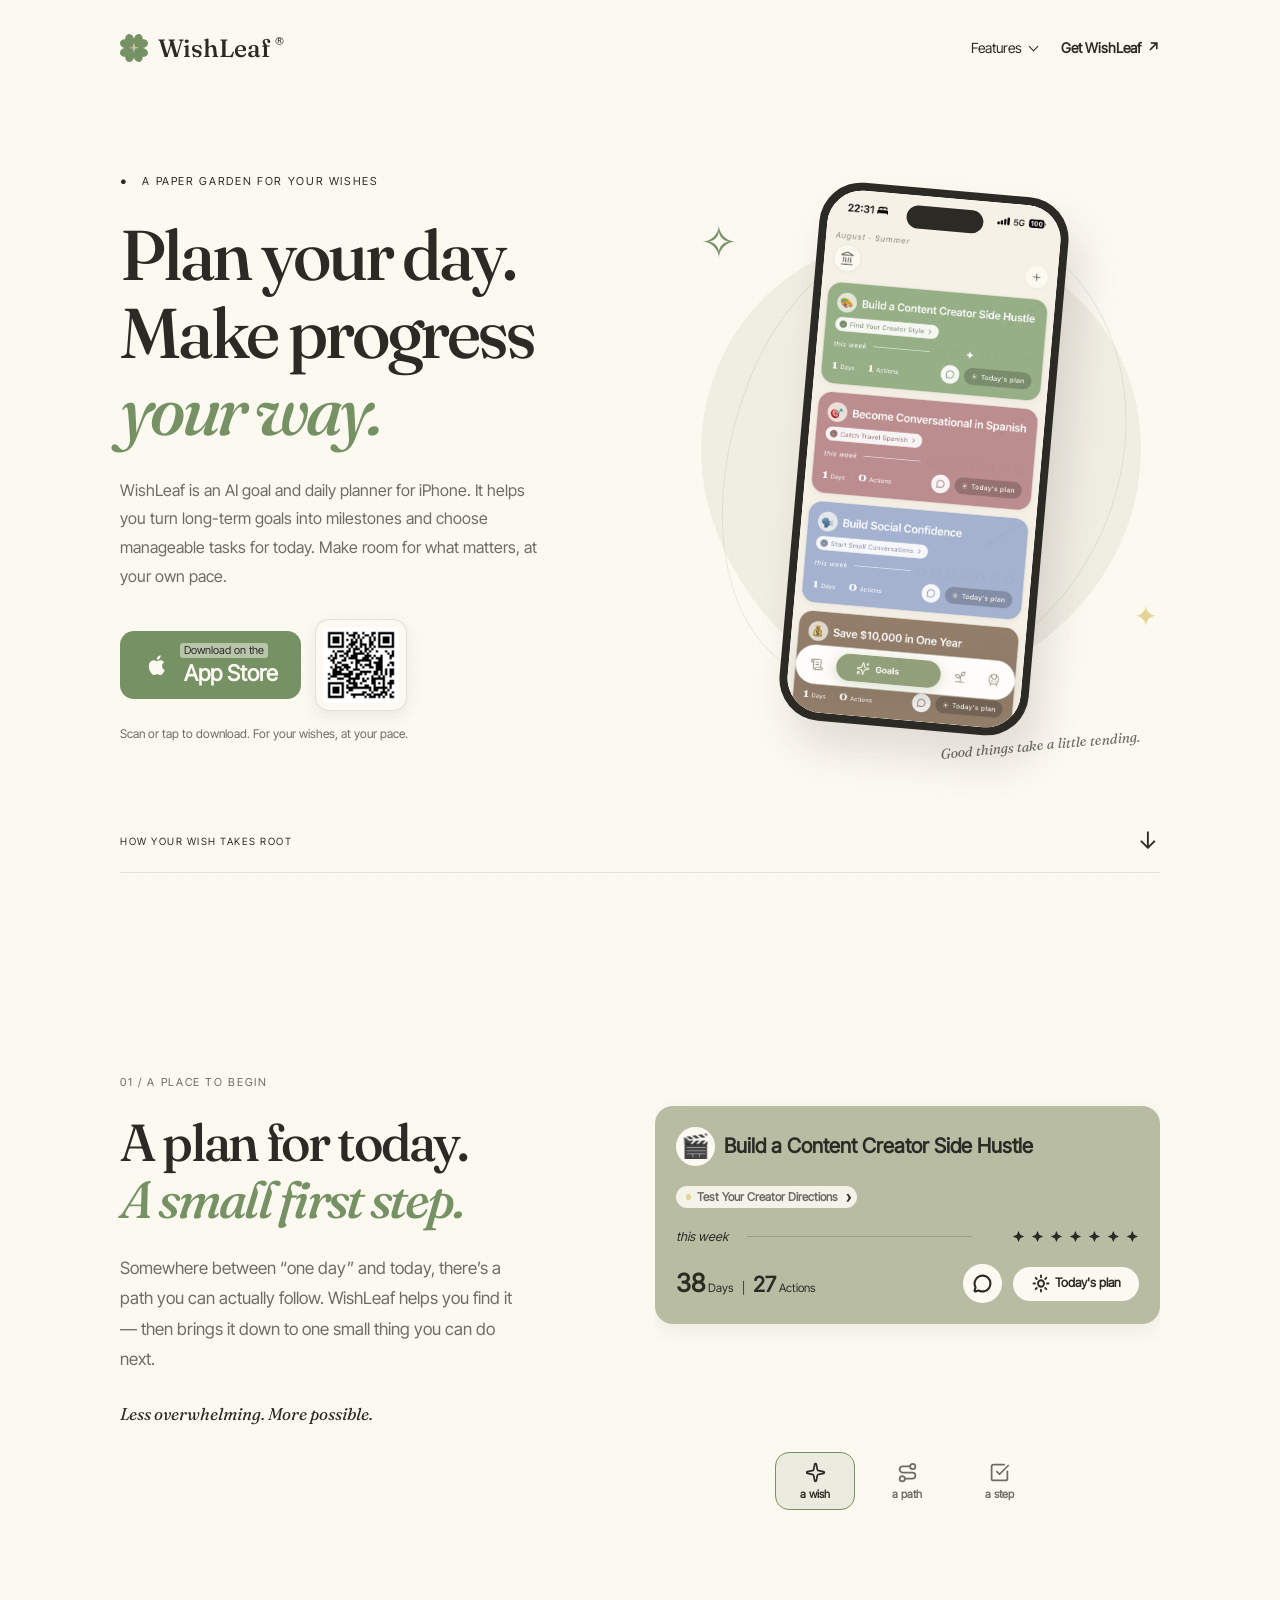
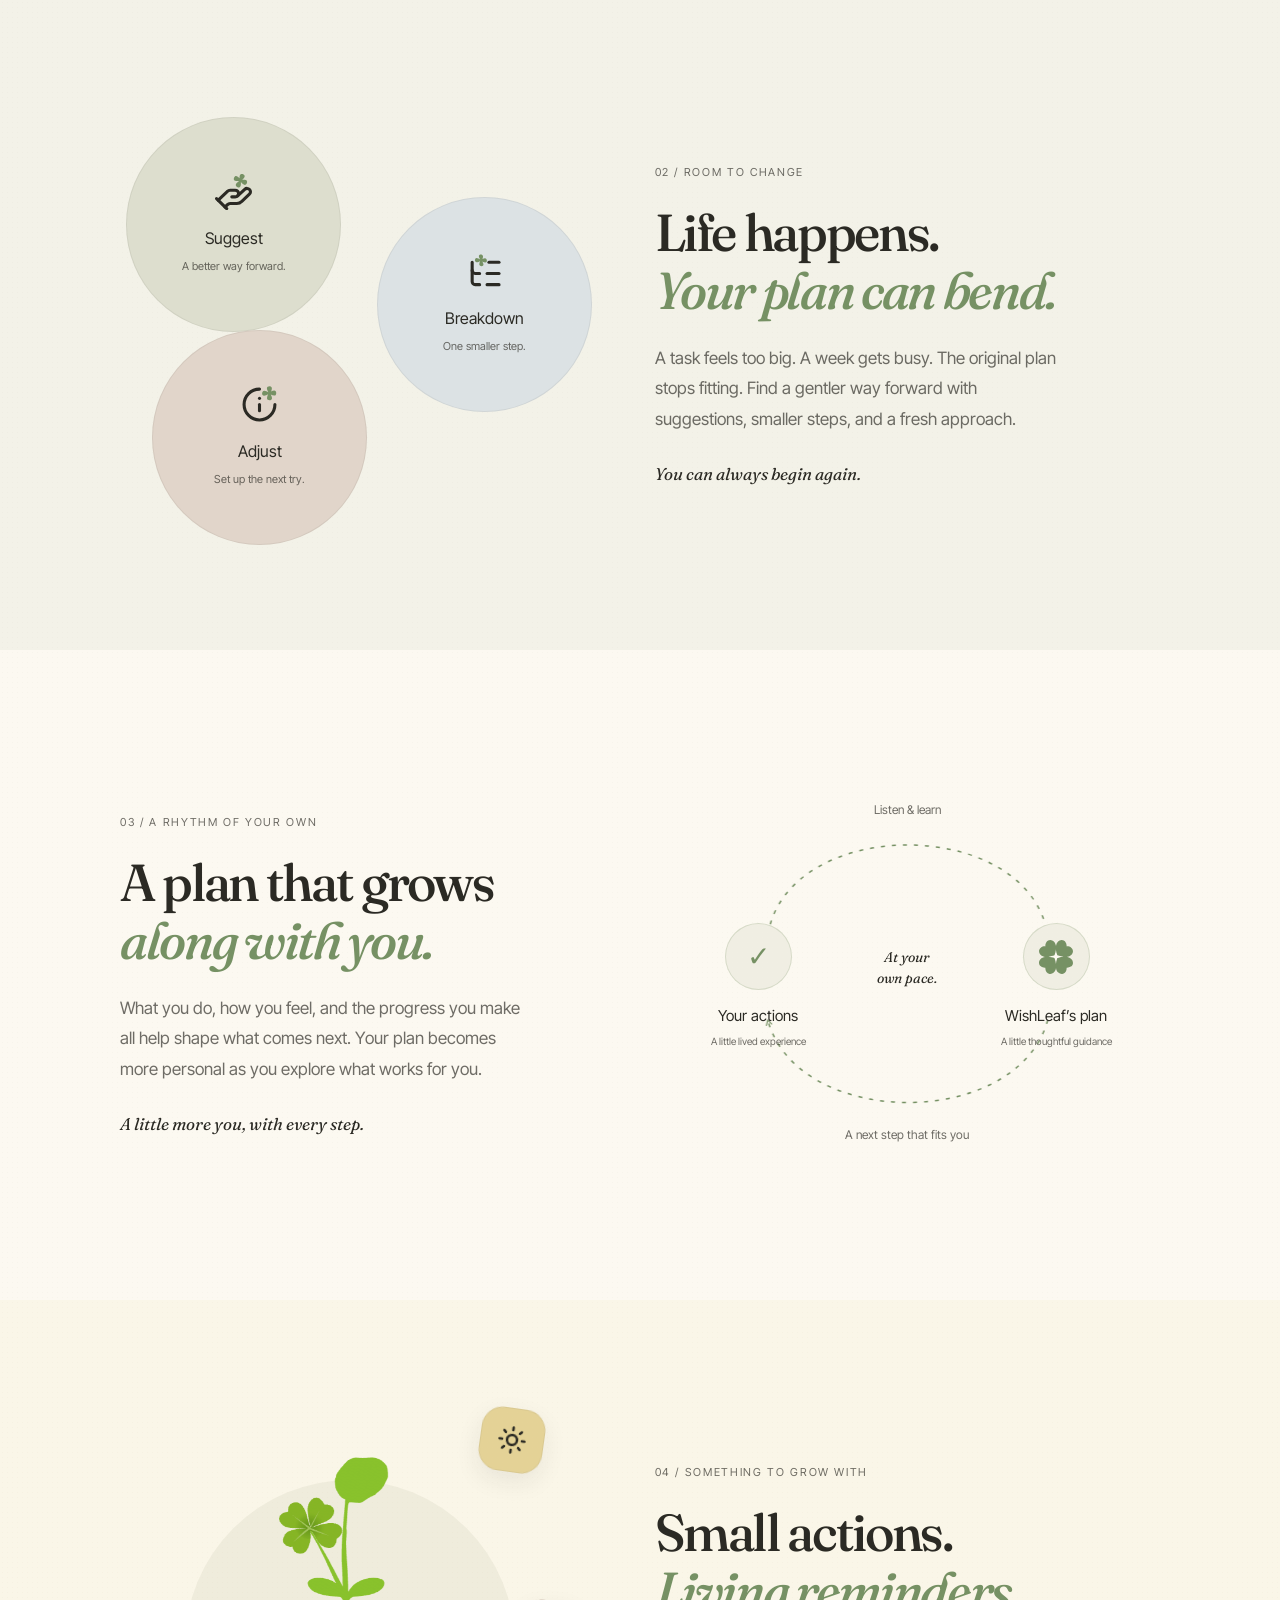
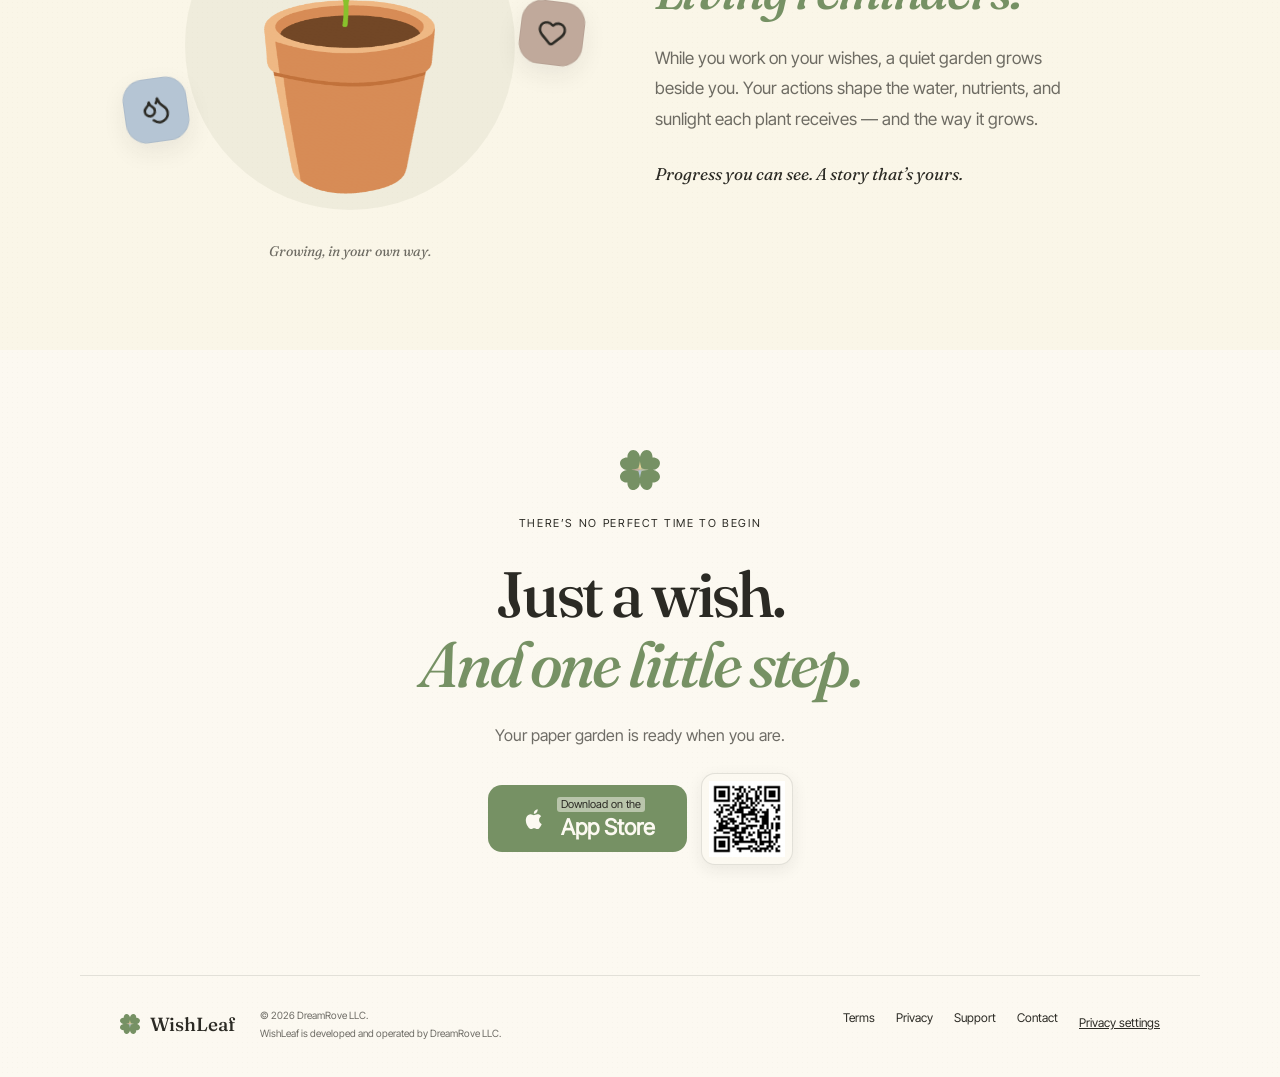
==== commit 80c30930: "Clarify daily planning and explain how to get started" ====
--- a/index.html
+++ b/index.html
@@ -2,6 +2,7 @@
 <html lang="en">
 <head>
   <meta charset="utf-8">
+  <meta name="google-site-verification" content="2UMPYzjKpsY1HqoAd7MnsdxkqQfmGdvSIKydGeC1eKA" />
   <meta name="viewport" content="width=device-width,initial-scale=1">
   <meta name="theme-color" content="#FCF9F1">
   <meta name="description" content="Plan your day. Make progress your way. WishLeaf helps you find doable daily steps, adapt your plan, and grow a quiet garden with your progress.">
@@ -85,13 +86,14 @@
       <div class="feature-menu-panel">
         <a href="./features/action-start/">Find your start</a>
         <a href="./features/goal-progress/">See your progress</a>
+        <a href="./features/ai-coach/">Talk with AI Coach</a>
       </div>
     </details>
     <a class="wl-download" href="https://apps.apple.com/us/app/wishleaf/id6762046509" target="_blank" rel="noopener noreferrer" data-app-store data-cta-location="navigation">Get WishLeaf <span aria-hidden="true">↗</span></a>
   </nav>
 </header>
 <main id="main">
-<section class="hero container"><div class="hero-copy"><p class="eyebrow">● &nbsp; A PAPER GARDEN FOR YOUR WISHES</p><h1>Plan your day.<br>Make progress<br><em>your way.</em></h1><p class="description">WishLeaf helps you plan your day with clear, doable steps. Adjust your plan as life changes, and make progress in a way that works for you.</p><div class="download-cta"><a class="store" href="https://apps.apple.com/us/app/wishleaf/id6762046509" target="_blank" rel="noopener noreferrer" aria-label="Download WishLeaf on the App Store" data-app-store data-cta-location="hero"><span class="apple" aria-hidden="true">●</span><span><small>Download on the</small><strong>App Store</strong></span></a><a class="qr-link" href="https://apps.apple.com/us/app/wishleaf/id6762046509" target="_blank" rel="noopener noreferrer" aria-label="Open WishLeaf on the App Store" data-app-store data-cta-location="hero"><img src="./images/qr-code.png" alt="QR code to download WishLeaf from the App Store" width="92" height="92"></a></div><p class="availability">Scan or tap to download. For your wishes, at your pace.</p></div><div class="hero-art"><div class="orbit"></div><div class="orbit outline"></div><span class="spark one">✧</span><span class="spark two">✦</span><div class="phone"><div class="screen"><img src="./images/tab1.png" alt="WishLeaf app home screen, first tab" fetchpriority="high"><img class="alternate" src="./images/tab2.png" alt="WishLeaf app home screen, second tab"><i class="island"></i></div></div><span class="hand-note">Good things take a little tending.</span></div><a class="scroll-hint" href="#wish">HOW YOUR WISH TAKES ROOT <span>↓</span></a></section>
+<section class="hero container"><div class="hero-copy"><p class="eyebrow">● &nbsp; A PAPER GARDEN FOR YOUR WISHES</p><h1>Plan your day.<br>Make progress<br><em>your way.</em></h1><p class="description">WishLeaf is an AI goal and daily planner for iPhone. It helps you turn long-term goals into milestones and choose manageable tasks for today. Make room for what matters, at your own pace.</p><div class="download-cta"><a class="store" href="https://apps.apple.com/us/app/wishleaf/id6762046509" target="_blank" rel="noopener noreferrer" aria-label="Download WishLeaf on the App Store" data-app-store data-cta-location="hero"><span class="apple" aria-hidden="true">●</span><span><small>Download on the</small><strong>App Store</strong></span></a><a class="qr-link" href="https://apps.apple.com/us/app/wishleaf/id6762046509" target="_blank" rel="noopener noreferrer" aria-label="Open WishLeaf on the App Store" data-app-store data-cta-location="hero"><img src="./images/qr-code.png" alt="QR code to download WishLeaf from the App Store" width="92" height="92"></a></div><p class="availability">Scan or tap to download. For your wishes, at your pace.</p></div><div class="hero-art"><div class="orbit"></div><div class="orbit outline"></div><span class="spark one">✧</span><span class="spark two">✦</span><div class="phone"><div class="screen"><img src="./images/tab1.png" alt="WishLeaf app home screen, first tab" fetchpriority="high"><img class="alternate" src="./images/tab2.png" alt="WishLeaf app home screen, second tab"><i class="island"></i></div></div><span class="hand-note">Good things take a little tending.</span></div><a class="scroll-hint" href="#wish">HOW YOUR WISH TAKES ROOT <span>↓</span></a></section>
 <section class="chapter container" id="wish"><div class="copy"><p class="eyebrow">01 / A PLACE TO BEGIN</p><h2>A plan for today.<br><em>A small first step.</em></h2><p>Somewhere between “one day” and today, there’s a path you can actually follow. WishLeaf helps you find it — then brings it down to one small thing you can do next.</p><aside>Less overwhelming. More possible.</aside></div><div class="visual begin-visual" role="region" aria-roledescription="carousel" aria-label="WishLeaf goal flow">
   <div class="begin-slide begin-goal-slide active" aria-hidden="false">
     <div class="begin-goal-card">
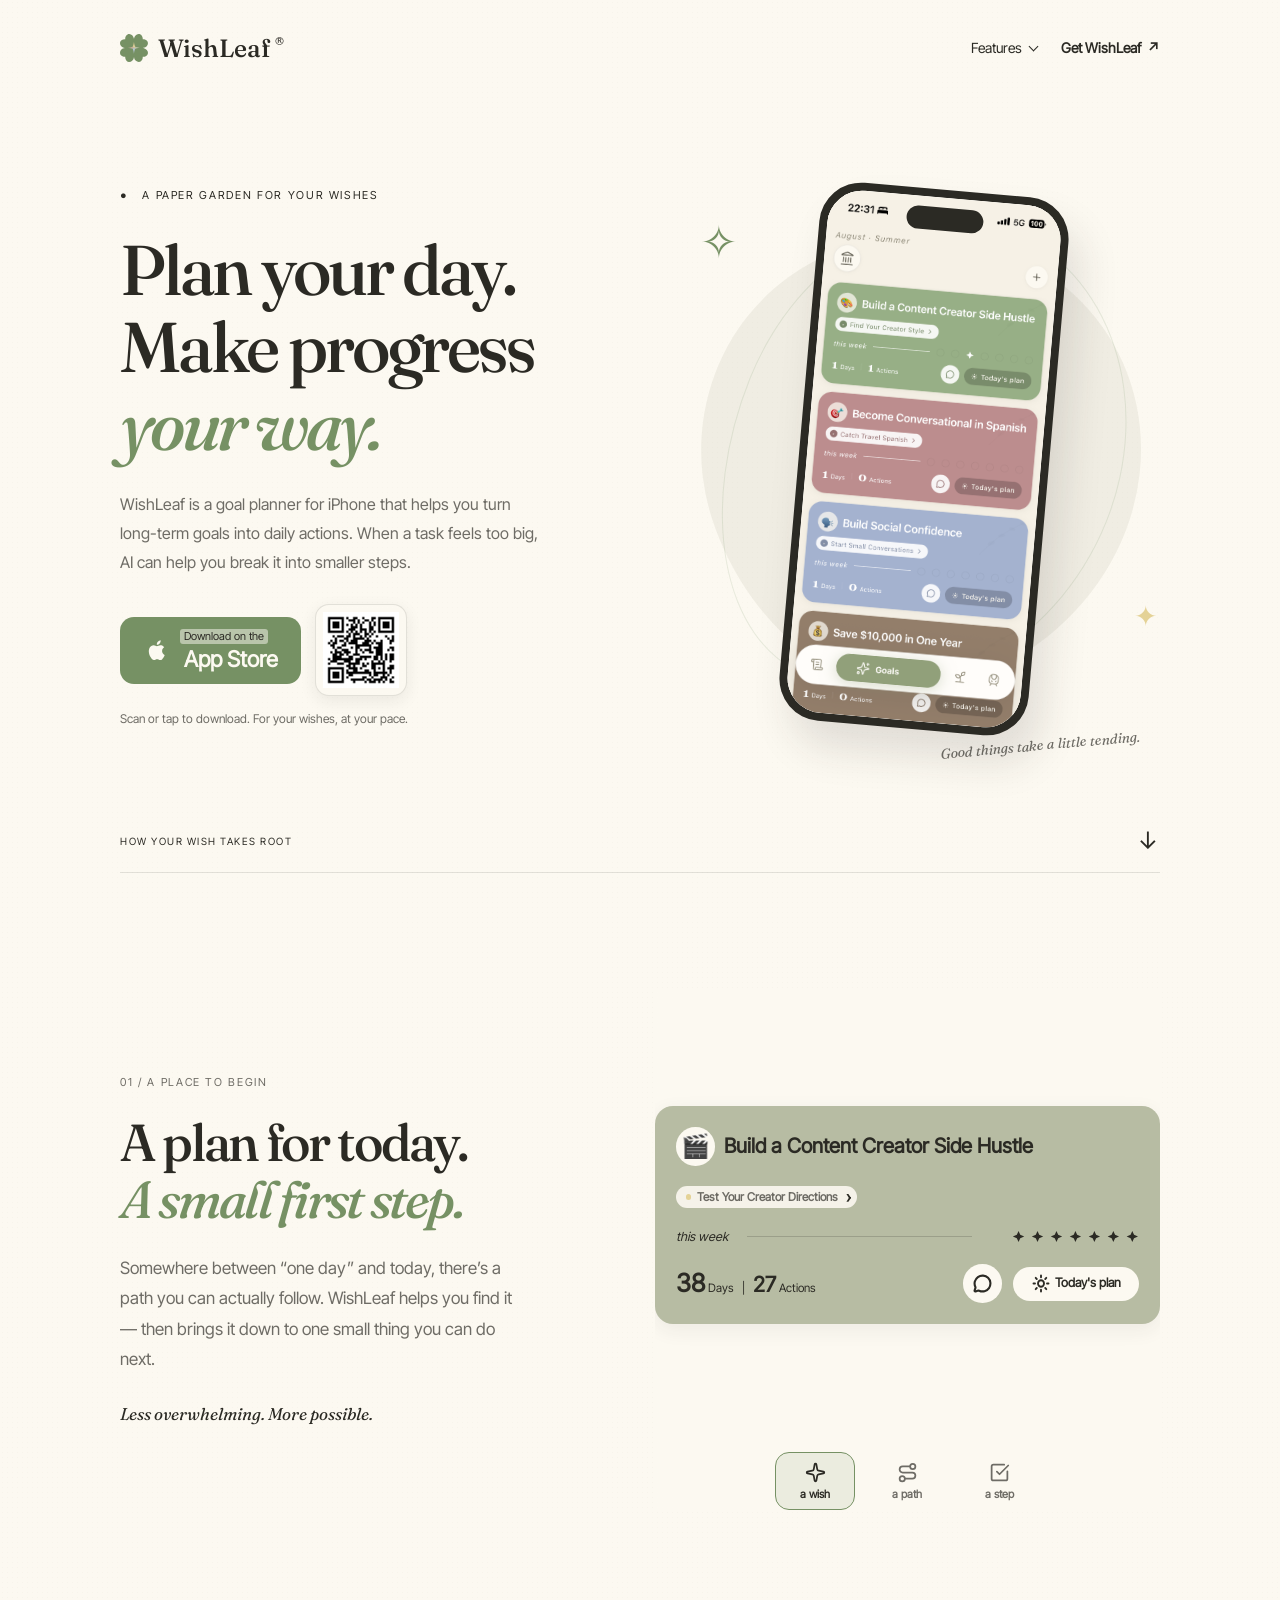
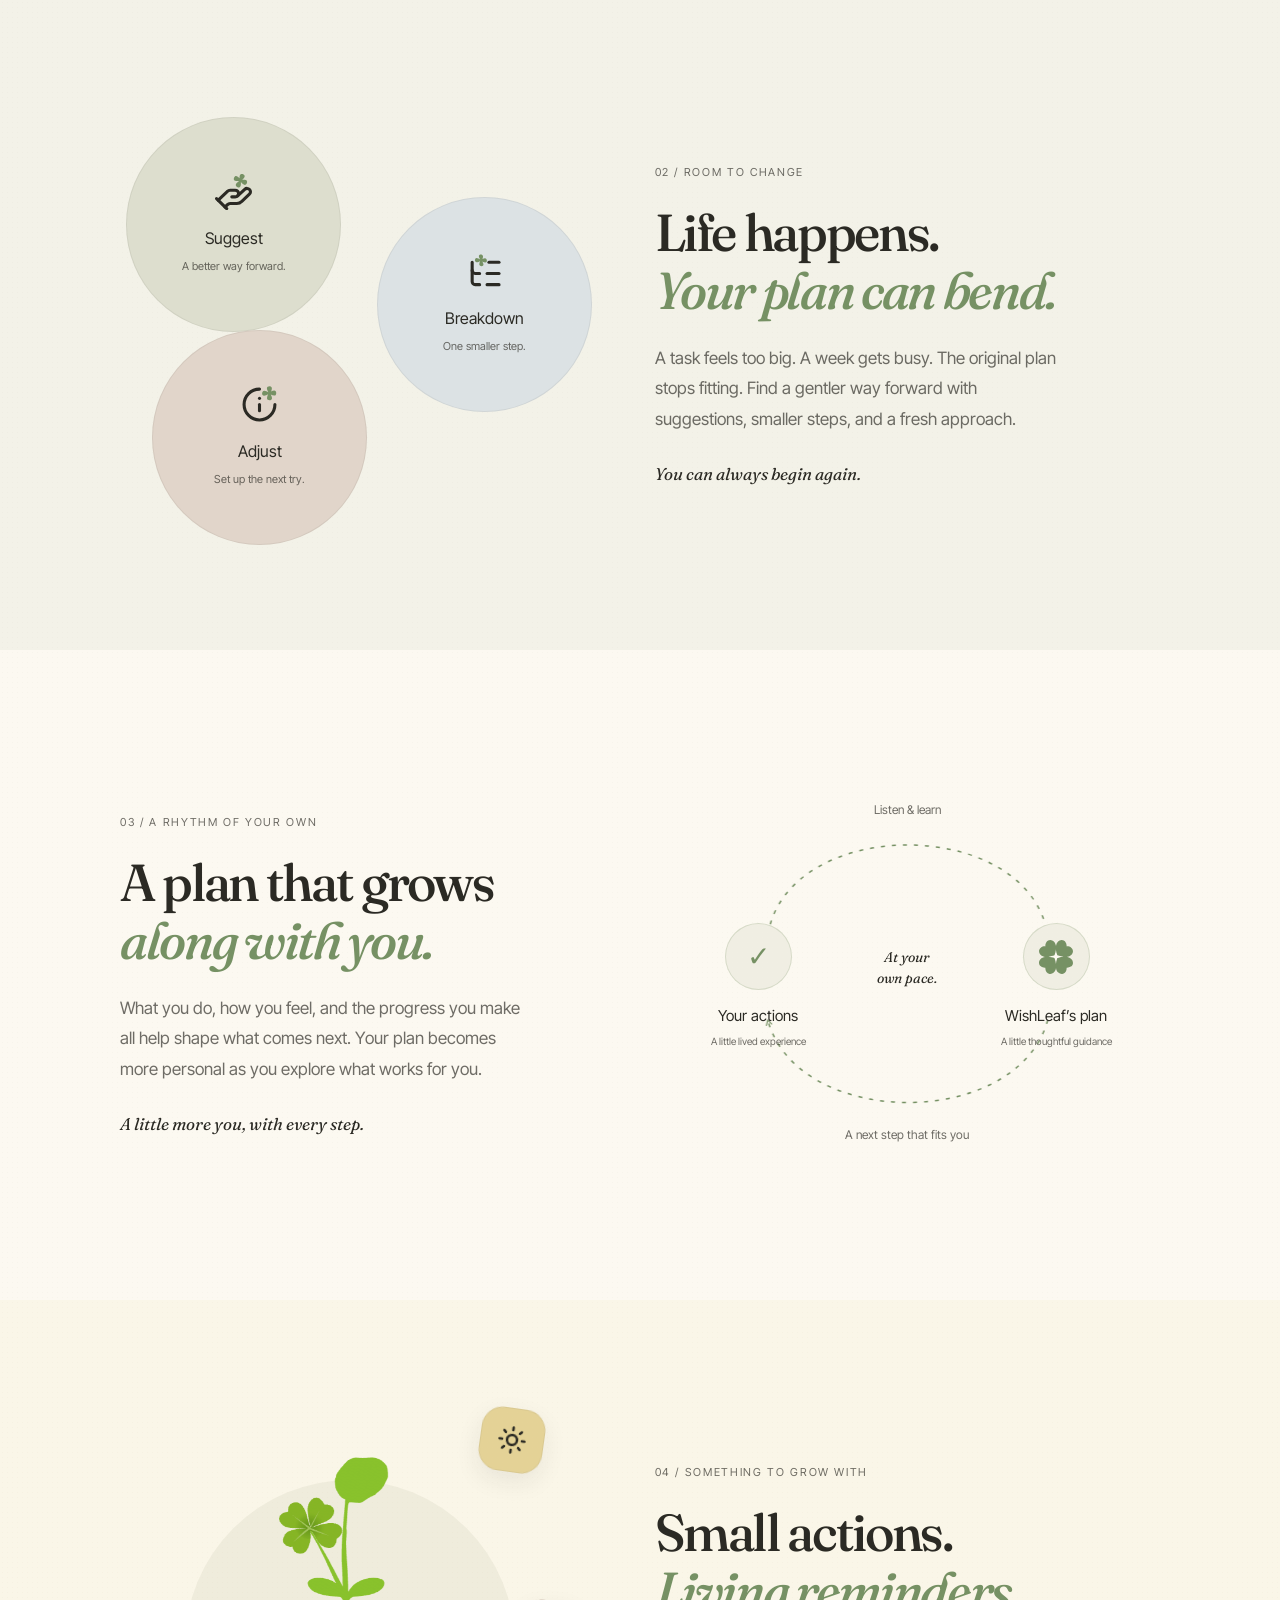
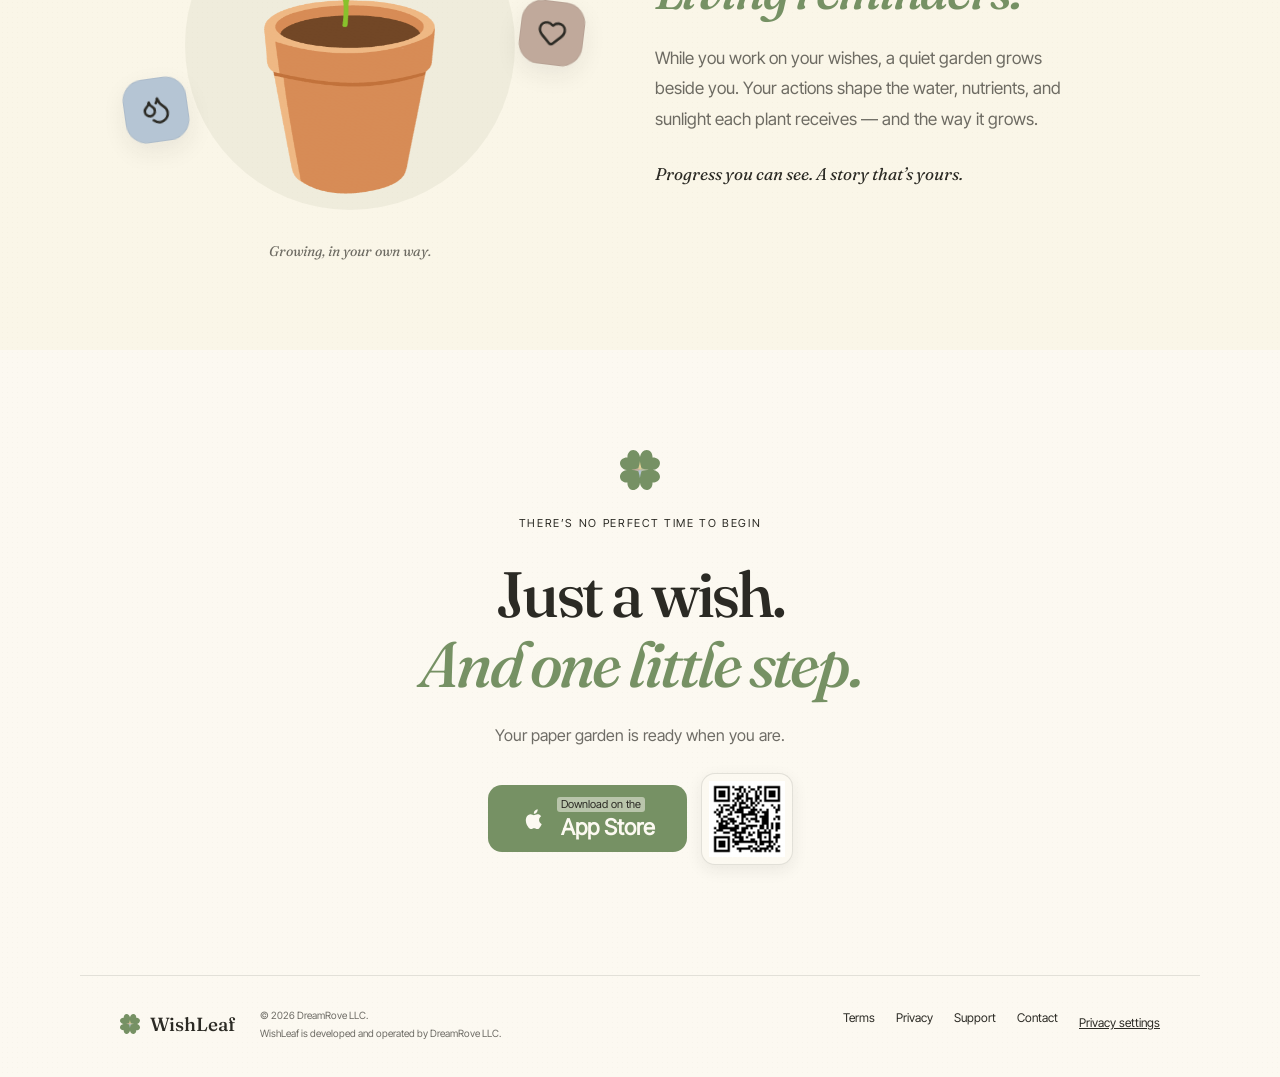
==== commit 322020a8: "Introduce WishLeaf as a goal planner on the homepage" ====
--- a/index.html
+++ b/index.html
@@ -93,7 +93,7 @@
   </nav>
 </header>
 <main id="main">
-<section class="hero container"><div class="hero-copy"><p class="eyebrow">● &nbsp; A PAPER GARDEN FOR YOUR WISHES</p><h1>Plan your day.<br>Make progress<br><em>your way.</em></h1><p class="description">WishLeaf is an AI goal and daily planner for iPhone. It helps you turn long-term goals into milestones and choose manageable tasks for today. Make room for what matters, at your own pace.</p><div class="download-cta"><a class="store" href="https://apps.apple.com/us/app/wishleaf/id6762046509" target="_blank" rel="noopener noreferrer" aria-label="Download WishLeaf on the App Store" data-app-store data-cta-location="hero"><span class="apple" aria-hidden="true">●</span><span><small>Download on the</small><strong>App Store</strong></span></a><a class="qr-link" href="https://apps.apple.com/us/app/wishleaf/id6762046509" target="_blank" rel="noopener noreferrer" aria-label="Open WishLeaf on the App Store" data-app-store data-cta-location="hero"><img src="./images/qr-code.png" alt="QR code to download WishLeaf from the App Store" width="92" height="92"></a></div><p class="availability">Scan or tap to download. For your wishes, at your pace.</p></div><div class="hero-art"><div class="orbit"></div><div class="orbit outline"></div><span class="spark one">✧</span><span class="spark two">✦</span><div class="phone"><div class="screen"><img src="./images/tab1.png" alt="WishLeaf app home screen, first tab" fetchpriority="high"><img class="alternate" src="./images/tab2.png" alt="WishLeaf app home screen, second tab"><i class="island"></i></div></div><span class="hand-note">Good things take a little tending.</span></div><a class="scroll-hint" href="#wish">HOW YOUR WISH TAKES ROOT <span>↓</span></a></section>
+<section class="hero container"><div class="hero-copy"><p class="eyebrow">● &nbsp; A PAPER GARDEN FOR YOUR WISHES</p><h1>Plan your day.<br>Make progress<br><em>your way.</em></h1><p class="description">WishLeaf is a goal planner for iPhone that helps you turn long-term goals into daily actions. When a task feels too big, AI can help you break it into smaller steps.</p><div class="download-cta"><a class="store" href="https://apps.apple.com/us/app/wishleaf/id6762046509" target="_blank" rel="noopener noreferrer" aria-label="Download WishLeaf on the App Store" data-app-store data-cta-location="hero"><span class="apple" aria-hidden="true">●</span><span><small>Download on the</small><strong>App Store</strong></span></a><a class="qr-link" href="https://apps.apple.com/us/app/wishleaf/id6762046509" target="_blank" rel="noopener noreferrer" aria-label="Open WishLeaf on the App Store" data-app-store data-cta-location="hero"><img src="./images/qr-code.png" alt="QR code to download WishLeaf from the App Store" width="92" height="92"></a></div><p class="availability">Scan or tap to download. For your wishes, at your pace.</p></div><div class="hero-art"><div class="orbit"></div><div class="orbit outline"></div><span class="spark one">✧</span><span class="spark two">✦</span><div class="phone"><div class="screen"><img src="./images/tab1.png" alt="WishLeaf app home screen, first tab" fetchpriority="high"><img class="alternate" src="./images/tab2.png" alt="WishLeaf app home screen, second tab"><i class="island"></i></div></div><span class="hand-note">Good things take a little tending.</span></div><a class="scroll-hint" href="#wish">HOW YOUR WISH TAKES ROOT <span>↓</span></a></section>
 <section class="chapter container" id="wish"><div class="copy"><p class="eyebrow">01 / A PLACE TO BEGIN</p><h2>A plan for today.<br><em>A small first step.</em></h2><p>Somewhere between “one day” and today, there’s a path you can actually follow. WishLeaf helps you find it — then brings it down to one small thing you can do next.</p><aside>Less overwhelming. More possible.</aside></div><div class="visual begin-visual" role="region" aria-roledescription="carousel" aria-label="WishLeaf goal flow">
   <div class="begin-slide begin-goal-slide active" aria-hidden="false">
     <div class="begin-goal-card">
